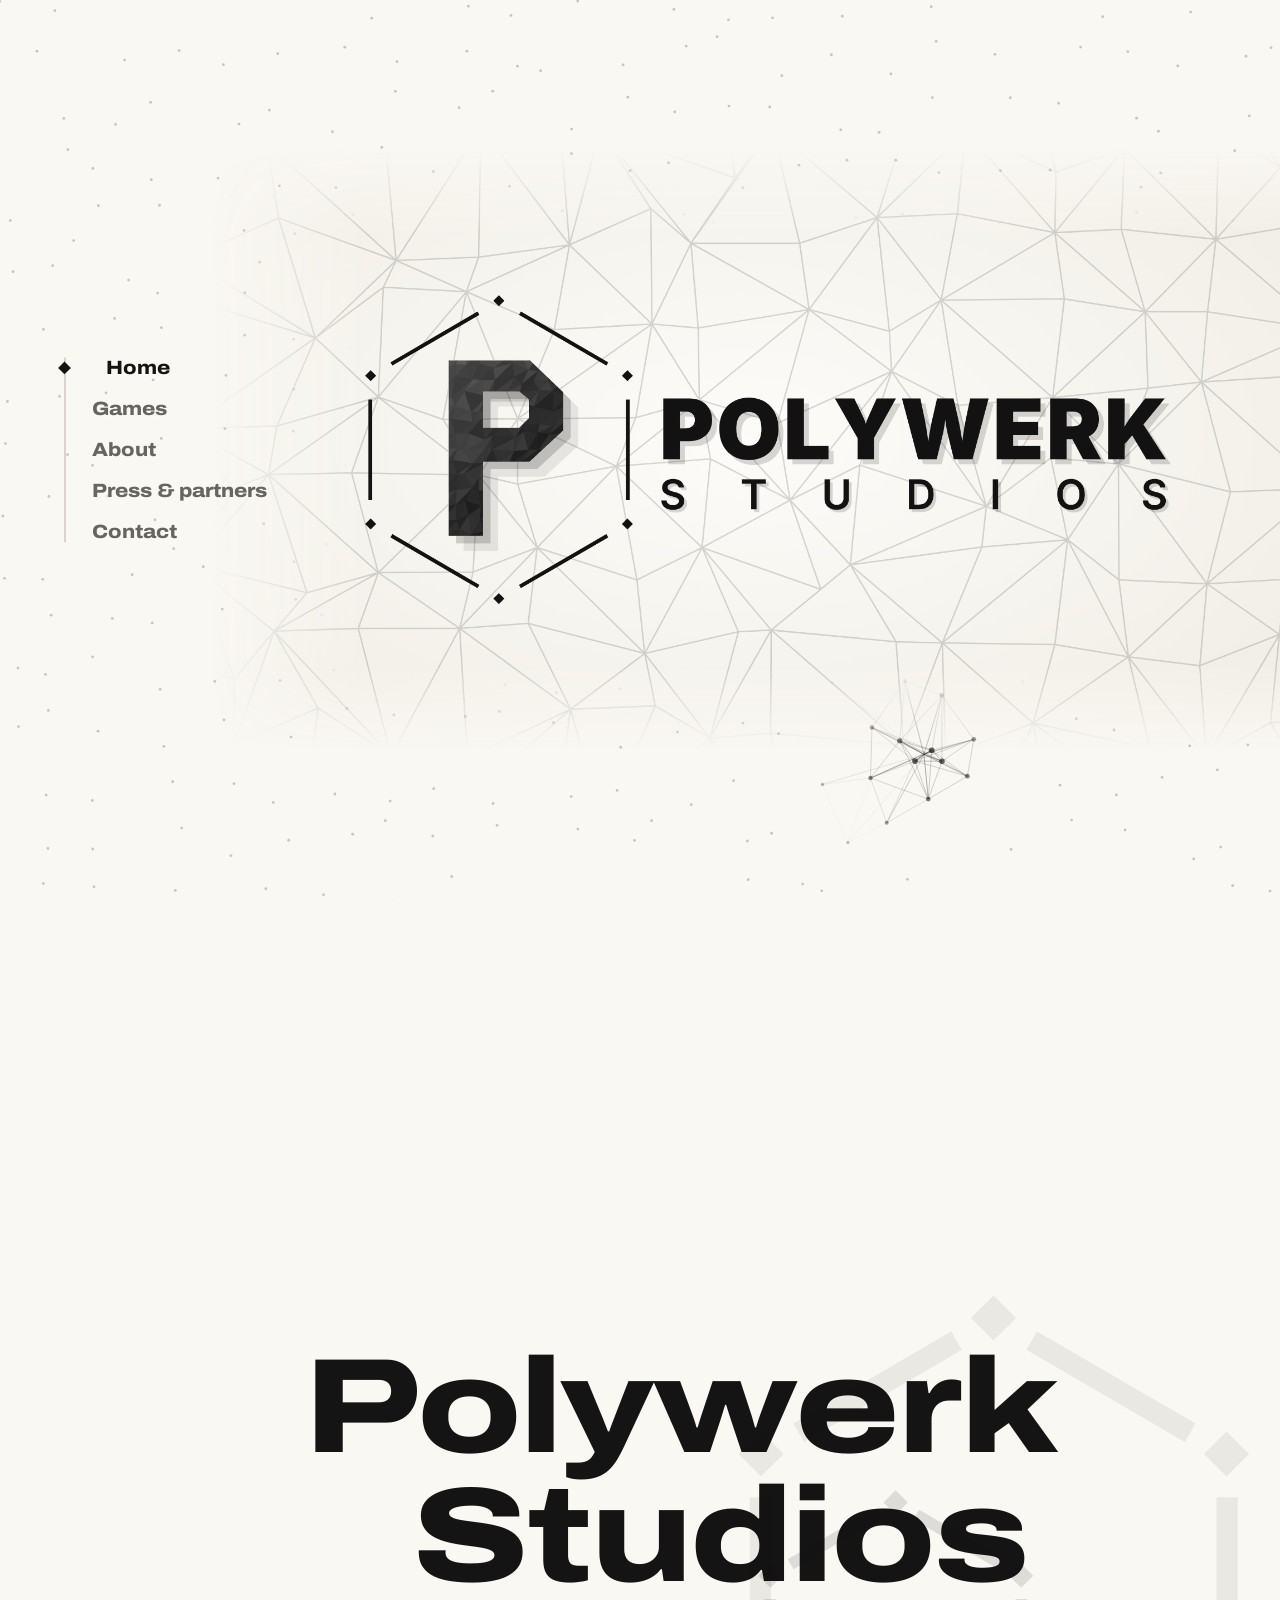
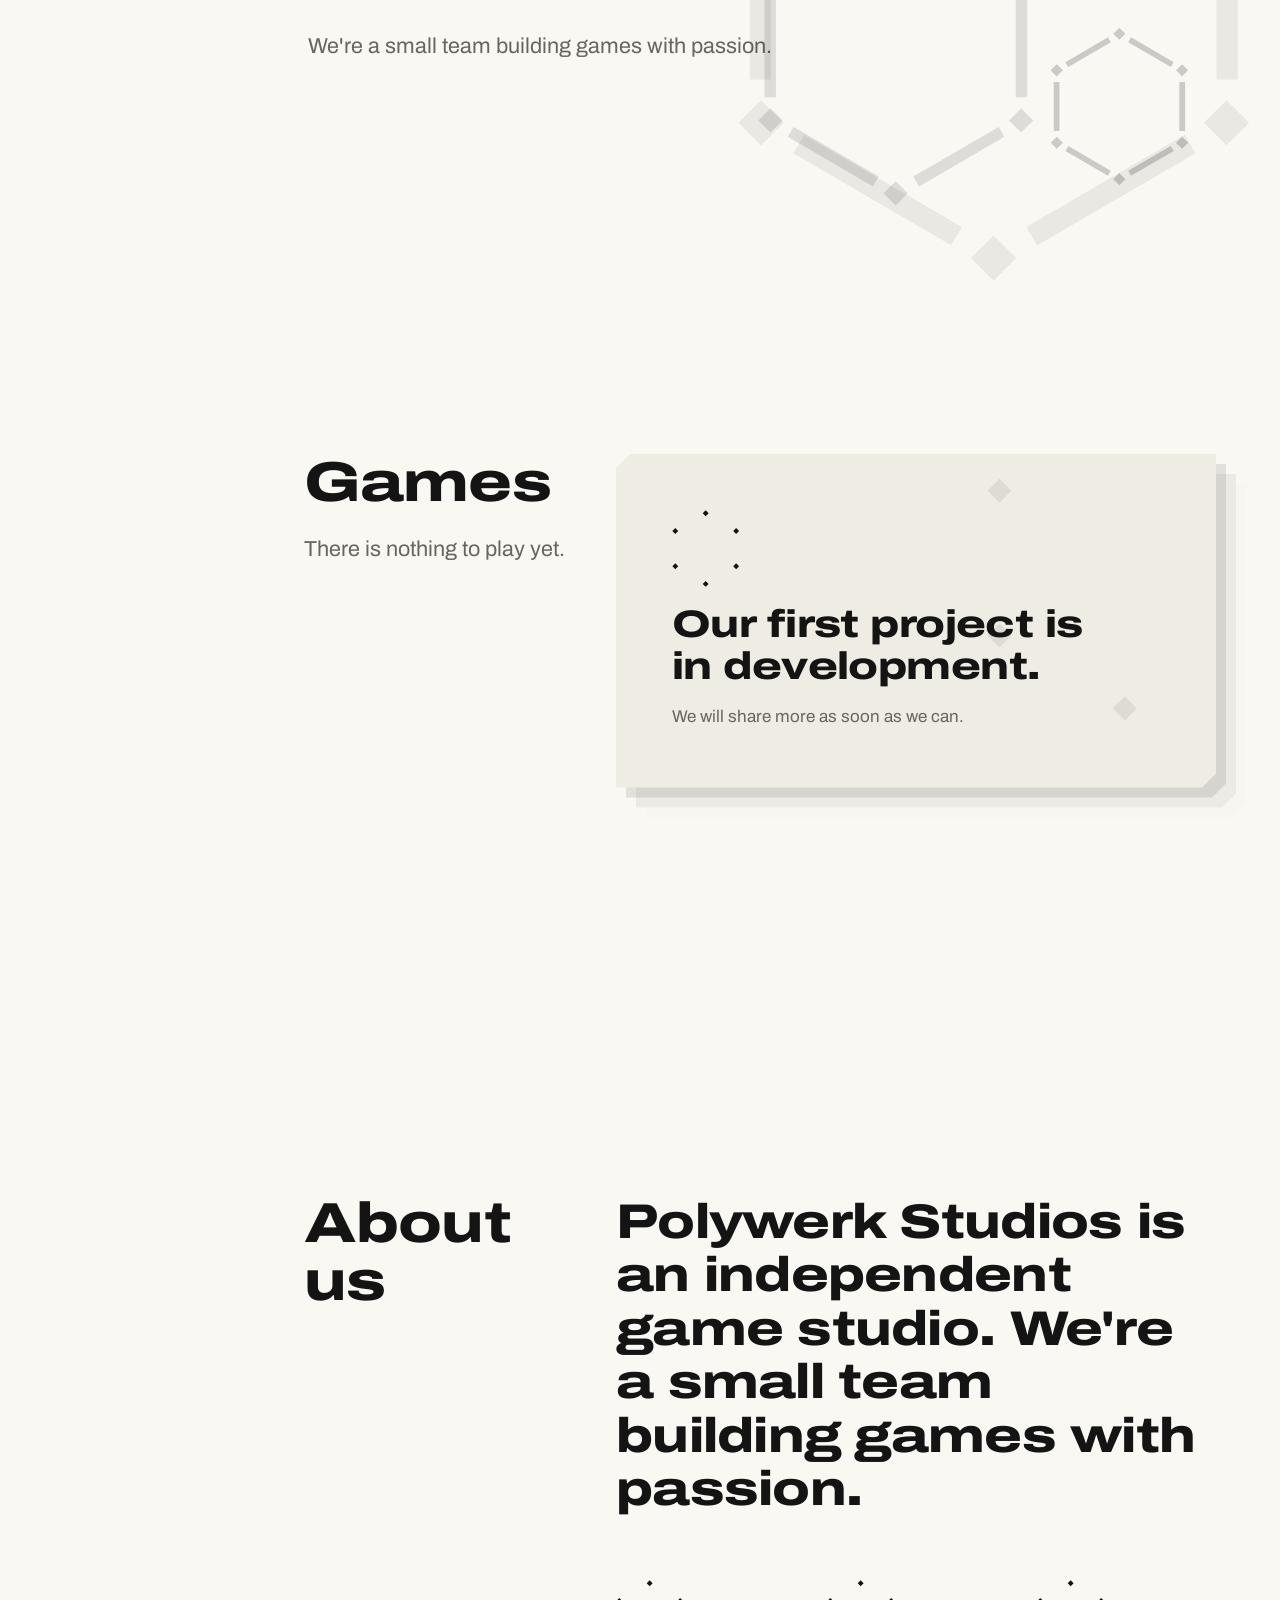
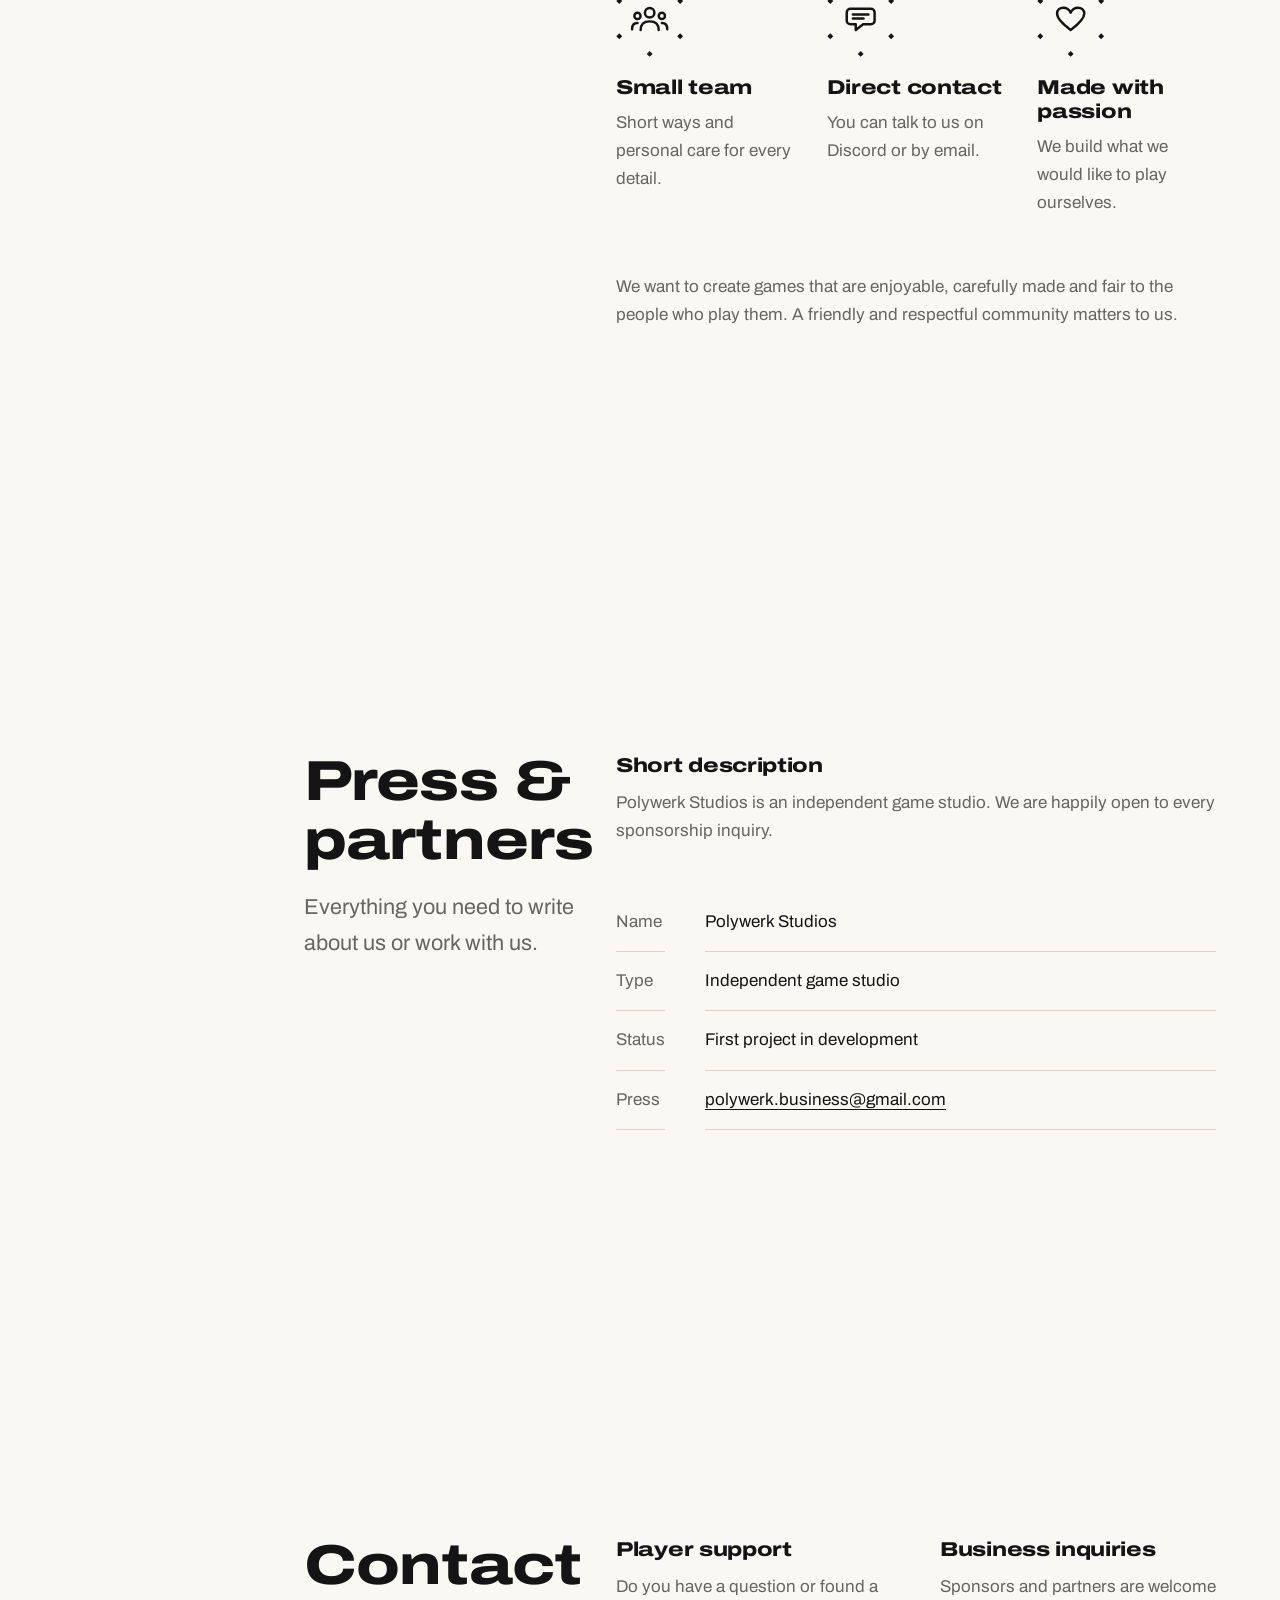
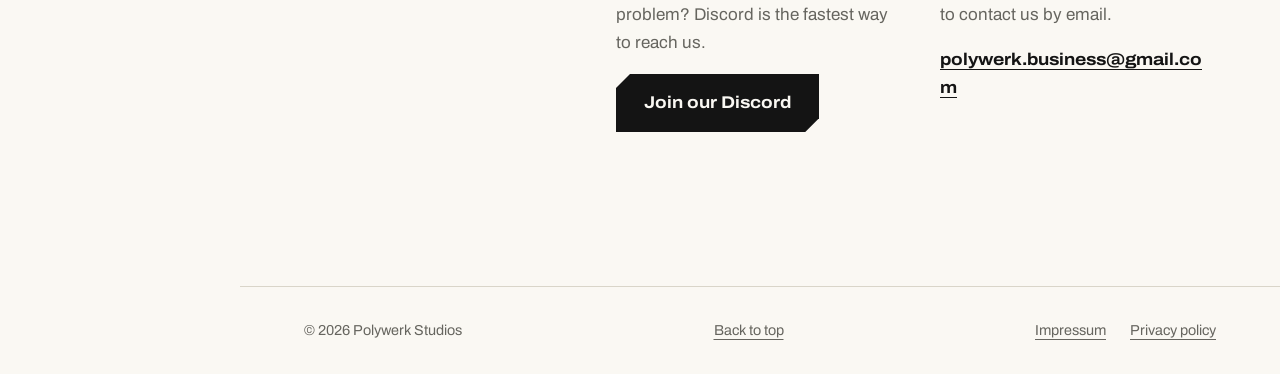
==== index.html @ fc14a281 "Banner intro, permanent animated left TOC, contact shortcut button, icons in hexagons; remove scroll" ====
<!doctype html>
<html lang="en"><head><meta charset="utf-8"><meta name="viewport" content="width=device-width,initial-scale=1">
<title>Polywerk Studios</title><meta name="description" content="We're a small team building games with passion.">
<meta name="robots" content="noindex"><!-- remove before launch -->
<meta property="og:title" content="Polywerk Studios"><meta property="og:description" content="We're a small team building games with passion."><meta property="og:image" content="assets/polywerk-banner.png">
<meta name="theme-color" content="#FAF8F3">
<script>document.documentElement.className+=" js"</script>
<link rel="icon" href="assets/polywerk-icon.svg" type="image/svg+xml"><link rel="preload" href="assets/archivo.woff2" as="font" type="font/woff2" crossorigin>
<link rel="stylesheet" href="assets/style.css"></head>
<body>
<canvas id="net" aria-hidden="true"></canvas><div class="progress" aria-hidden="true"></div>
<a class="logo" href="#home" aria-label="Polywerk Studios, home"><img src="assets/polywerk-mark.svg" alt="" width="52" height="58"></a>
<nav class="rail" aria-label="Main"><button class="rail-btn" type="button" aria-expanded="false">Menu</button><ul><li style="--i:0"><a href="#home"><span class="lbl">Home</span><i></i></a></li><li style="--i:1"><a href="#games"><span class="lbl">Games</span><i></i></a></li><li style="--i:2"><a href="#about"><span class="lbl">About</span><i></i></a></li><li style="--i:3"><a href="#press"><span class="lbl">Press & partners</span><i></i></a></li><li style="--i:4"><a href="#contact"><span class="lbl">Contact</span><i></i></a></li></ul></nav>
<a class="fab" href="#contact">Contact us <svg viewBox="0 0 24 24" fill="none" stroke="currentColor" stroke-width="2.6" stroke-linecap="round" stroke-linejoin="round" aria-hidden="true"><path d="M12 4v15M6 13l6 6 6-6"/></svg></a>
<main>

<section id="home">
<div class="intro"><img src="assets/polywerk-banner.png" alt="Polywerk Studios" width="1920" height="1080" fetchpriority="high"></div>
<div class="hero"><div class="wrap">
<div class="hx hx1" data-depth="0.5" aria-hidden="true"><svg class="hexmark" viewBox="100 40 830 940" aria-hidden="true"><g stroke="currentColor" stroke-width="34" fill="none"><path pathLength="1" d="M200,263 L452,116M572,116 L825,263M139,366 L139,657M884,366 L884,657M200,760 L452,907M572,907 L825,760"/></g><g fill="currentColor"><path d="M511,44 L547,80 L511,116 L475,80Z M140,261 L176,297 L140,333 L104,297Z M883,261 L919,297 L883,333 L847,297Z M140,690 L176,726 L140,762 L104,726Z M883,690 L919,726 L883,762 L847,726Z M511,906 L547,942 L511,978 L475,942Z"/></g></svg></div>
<div class="hx hx2" data-depth="1" aria-hidden="true"><svg class="hexmark" viewBox="100 40 830 940" aria-hidden="true"><g stroke="currentColor" stroke-width="34" fill="none"><path pathLength="1" d="M200,263 L452,116M572,116 L825,263M139,366 L139,657M884,366 L884,657M200,760 L452,907M572,907 L825,760"/></g><g fill="currentColor"><path d="M511,44 L547,80 L511,116 L475,80Z M140,261 L176,297 L140,333 L104,297Z M883,261 L919,297 L883,333 L847,297Z M140,690 L176,726 L140,762 L104,726Z M883,690 L919,726 L883,762 L847,726Z M511,906 L547,942 L511,978 L475,942Z"/></g></svg></div>
<div class="hx hx3" data-depth="1.8" aria-hidden="true"><svg class="hexmark" viewBox="100 40 830 940" aria-hidden="true"><g stroke="currentColor" stroke-width="34" fill="none"><path pathLength="1" d="M200,263 L452,116M572,116 L825,263M139,366 L139,657M884,366 L884,657M200,760 L452,907M572,907 L825,760"/></g><g fill="currentColor"><path d="M511,44 L547,80 L511,116 L475,80Z M140,261 L176,297 L140,333 L104,297Z M883,261 L919,297 L883,333 L847,297Z M140,690 L176,726 L140,762 L104,726Z M883,690 L919,726 L883,762 L847,726Z M511,906 L547,942 L511,978 L475,942Z"/></g></svg></div>
<h1 data-r><span>Polywerk</span><span>Studios</span></h1>
<p class="lead" data-r style="--d:.15s">We're a small team building games with passion.</p>
</div></div>
</section>

<section id="games"><div class="wrap sec">
<span class="rule" data-r></span>
<div class="col-s"><h2 data-r>Games</h2><p class="lead" data-r style="--d:.1s;margin-top:20px">There is nothing to play yet.</p></div>
<div class="col-m"><div class="tile3d" data-r style="--d:.15s"><div class="tile"><span class="ghost" aria-hidden="true"><svg class="hexmark" viewBox="100 40 830 940" aria-hidden="true"><g stroke="currentColor" stroke-width="34" fill="none"><path pathLength="1" d="M200,263 L452,116M572,116 L825,263M139,366 L139,657M884,366 L884,657M200,760 L452,907M572,907 L825,760"/></g><g fill="currentColor"><path d="M511,44 L547,80 L511,116 L475,80Z M140,261 L176,297 L140,333 L104,297Z M883,261 L919,297 L883,333 L847,297Z M140,690 L176,726 L140,762 L104,726Z M883,690 L919,726 L883,762 L847,726Z M511,906 L547,942 L511,978 L475,942Z"/></g></svg></span><svg class="hexmark" viewBox="100 40 830 940" aria-hidden="true"><g stroke="currentColor" stroke-width="34" fill="none"><path pathLength="1" d="M200,263 L452,116M572,116 L825,263M139,366 L139,657M884,366 L884,657M200,760 L452,907M572,907 L825,760"/></g><g fill="currentColor"><path d="M511,44 L547,80 L511,116 L475,80Z M140,261 L176,297 L140,333 L104,297Z M883,261 L919,297 L883,333 L847,297Z M140,690 L176,726 L140,762 L104,726Z M883,690 L919,726 L883,762 L847,726Z M511,906 L547,942 L511,978 L475,942Z"/></g></svg><h3 class="statement" style="font-size:clamp(1.5rem,3vw,2.4rem)">Our first project is in development.</h3><p class="muted">We will share more as soon as we can.</p></div></div></div>
</div></section>

<section id="about"><div class="wrap sec">
<span class="rule" data-r></span>
<div class="col-s"><h2 data-r>About us</h2></div>
<div class="col-m">
<p class="statement" data-r style="--d:.1s">Polywerk Studios is an independent game studio. We're a small team building games with passion.</p>
<div class="three">
<div class="princ" data-r><svg class="hexmark" viewBox="100 40 830 940" aria-hidden="true"><g stroke="currentColor" stroke-width="34" fill="none"><path pathLength="1" d="M200,263 L452,116M572,116 L825,263M139,366 L139,657M884,366 L884,657M200,760 L452,907M572,907 L825,760"/></g><g class="ic" fill="none" stroke="currentColor" stroke-width="30" stroke-linecap="round" stroke-linejoin="round"><circle cx="511" cy="440" r="58"/><path d="M401,650 C401,570 450,545 511,545 C572,545 621,570 621,650"/><circle cx="362" cy="478" r="38"/><path d="M296,640 C296,590 322,566 362,566"/><circle cx="660" cy="478" r="38"/><path d="M726,640 C726,590 700,566 660,566"/></g><g fill="currentColor"><path d="M511,44 L547,80 L511,116 L475,80Z M140,261 L176,297 L140,333 L104,297Z M883,261 L919,297 L883,333 L847,297Z M140,690 L176,726 L140,762 L104,726Z M883,690 L919,726 L883,762 L847,726Z M511,906 L547,942 L511,978 L475,942Z"/></g></svg><h3>Small team</h3><p class="muted">Short ways and personal care for every detail.</p></div>
<div class="princ" data-r style="--d:.12s"><svg class="hexmark" viewBox="100 40 830 940" aria-hidden="true"><g stroke="currentColor" stroke-width="34" fill="none"><path pathLength="1" d="M200,263 L452,116M572,116 L825,263M139,366 L139,657M884,366 L884,657M200,760 L452,907M572,907 L825,760"/></g><g class="ic" fill="none" stroke="currentColor" stroke-width="30" stroke-linecap="round" stroke-linejoin="round"><path d="M386,391 H636 A45,45 0 0 1 681,436 V536 A45,45 0 0 1 636,581 H541 L451,651 V581 H386 A45,45 0 0 1 341,536 V436 A45,45 0 0 1 386,391 Z"/><path d="M416,461 H606 M416,511 H546"/></g><g fill="currentColor"><path d="M511,44 L547,80 L511,116 L475,80Z M140,261 L176,297 L140,333 L104,297Z M883,261 L919,297 L883,333 L847,297Z M140,690 L176,726 L140,762 L104,726Z M883,690 L919,726 L883,762 L847,726Z M511,906 L547,942 L511,978 L475,942Z"/></g></svg><h3>Direct contact</h3><p class="muted">You can talk to us on Discord or by email.</p></div>
<div class="princ" data-r style="--d:.24s"><svg class="hexmark" viewBox="100 40 830 940" aria-hidden="true"><g stroke="currentColor" stroke-width="34" fill="none"><path pathLength="1" d="M200,263 L452,116M572,116 L825,263M139,366 L139,657M884,366 L884,657M200,760 L452,907M572,907 L825,760"/></g><g class="ic" fill="none" stroke="currentColor" stroke-width="30" stroke-linecap="round" stroke-linejoin="round"><path d="M511,650 C395,565 345,505 345,450 C345,405 380,378 422,378 C462,378 494,402 511,438 C528,402 560,378 600,378 C642,378 677,405 677,450 C677,505 627,565 511,650 Z"/></g><g fill="currentColor"><path d="M511,44 L547,80 L511,116 L475,80Z M140,261 L176,297 L140,333 L104,297Z M883,261 L919,297 L883,333 L847,297Z M140,690 L176,726 L140,762 L104,726Z M883,690 L919,726 L883,762 L847,726Z M511,906 L547,942 L511,978 L475,942Z"/></g></svg><h3>Made with passion</h3><p class="muted">We build what we would like to play ourselves.</p></div>
</div>
<p class="muted" data-r style="margin-top:56px">We want to create games that are enjoyable, carefully made and fair to the people who play them. A friendly and respectful community matters to us.</p>
</div>
</div></section>

<section id="press"><div class="wrap sec">
<span class="rule" data-r></span>
<div class="col-s"><h2 data-r>Press &amp; partners</h2><p class="lead" data-r style="--d:.1s;margin-top:20px">Everything you need to write about us or work with us.</p></div>
<div class="col-m">
<div data-r><h3>Short description</h3><p class="muted" style="margin-top:12px">Polywerk Studios is an independent game studio. We are happily open to every sponsorship inquiry.</p></div>
<dl class="facts" data-r style="margin-top:48px;--d:.12s">
<dt>Name</dt><dd>Polywerk Studios</dd><dt>Type</dt><dd>Independent game studio</dd>
<dt>Status</dt><dd>First project in development</dd><dt>Press</dt><dd><a href="mailto:polywerk.business@gmail.com">polywerk.business@gmail.com</a></dd></dl>
</div>
</div></section>

<section id="contact"><div class="wrap sec">
<span class="rule" data-r></span>
<div class="col-s"><h2 data-r>Contact</h2></div>
<div class="col-m two">
<div data-r><h3>Player support</h3><p class="muted" style="margin-top:12px">Do you have a question or found a problem? Discord is the fastest way to reach us.</p>
<div class="actions"><a class="btn" href="https://discord.gg/nbb7JpqRh4">Join our Discord</a></div></div>
<div data-r style="--d:.12s"><h3>Business inquiries</h3><p class="muted" style="margin-top:12px">Sponsors and partners are welcome to contact us by email.</p>
<p><a class="mail" href="mailto:polywerk.business@gmail.com">polywerk.business@gmail.com</a></p></div>
</div>
</div></section>

</main>
<footer><div class="wrap"><span>&copy; 2026 Polywerk Studios</span><a class="back" href="#home">Back to top</a><nav aria-label="Legal"><a href="impressum.html">Impressum</a><a href="datenschutz.html">Privacy policy</a></nav></div></footer>
<script src="assets/site.js" defer></script>
</body></html>
---- assets/style.css ----
@font-face{font-family:Archivo;src:url(archivo.woff2) format("woff2");font-weight:100 900;font-stretch:62% 125%;font-display:swap}
:root{
  --bg:#FAF8F3;--surface:#EFECE3;--line:#D9D5C9;
  --text:#141414;--muted:#66655F;
  --wide:125%;--pad:clamp(20px,5vw,64px);--max:1180px;
  --chamfer:polygon(14px 0,100% 0,100% calc(100% - 14px),calc(100% - 14px) 100%,0 100%,0 14px);
  --ease:cubic-bezier(.2,.7,.2,1);
}
*{box-sizing:border-box}
html{background:var(--bg)}
body{margin:0;background:var(--bg);color:var(--text);font:400 1.0625rem/1.65 Archivo,system-ui,sans-serif;-webkit-font-smoothing:antialiased;overflow-x:hidden}
a{color:inherit;text-decoration-thickness:1px;text-underline-offset:.25em}
a:hover{text-decoration-thickness:2px}
:focus-visible{outline:2px solid var(--text);outline-offset:4px}
.wrap{max-width:var(--max);margin:0 auto;padding:0 var(--pad)}
#net{position:fixed;inset:0;width:100%;height:100%;z-index:0;pointer-events:none}
main,footer,.logo,.bar{position:relative;z-index:1}

/* type */
h1,h2,h3{font-stretch:var(--wide);font-weight:800;line-height:1.04;letter-spacing:-.015em;margin:0;text-wrap:balance}
h1{font-size:clamp(3rem,10.5vw,9rem);line-height:.96}
h2{font-size:clamp(2rem,4.4vw,3.6rem)}
h3{font-size:1.25rem;line-height:1.2}
p{margin:0 0 1em;max-width:36em}
.lead{font-size:clamp(1.1rem,1.8vw,1.35rem);color:var(--muted)}
.muted{color:var(--muted)}
.statement{font-size:clamp(1.7rem,3.8vw,3.1rem);font-stretch:var(--wide);font-weight:800;line-height:1.1;letter-spacing:-.015em;max-width:15em;margin:0}

/* corner logo + side rail */
.logo{position:fixed;top:22px;left:var(--pad);z-index:25;display:block;line-height:0;opacity:0;pointer-events:none;transition:opacity .5s}
body.past .logo{opacity:1;pointer-events:auto}
.logo img{width:52px;height:58px;display:block}
.rail{position:fixed;left:var(--pad);top:50%;transform:translateY(-50%);z-index:20}
.rail ul{--p:0;list-style:none;margin:0;padding:0 0 0 28px;position:relative;display:flex;flex-direction:column;gap:4px}
.rail ul::before,.rail ul::after{content:"";position:absolute;left:0;top:8px;bottom:8px;width:2px}
.rail ul::before{background:var(--line)}
.rail ul::after{background:var(--text);transform-origin:top;transform:scaleY(var(--p));transition:transform .2s linear}
.rail li{position:relative;opacity:0;transform:translateX(-34px);animation:railIn .8s var(--ease) forwards;animation-delay:calc(.5s + var(--i)*.09s)}
@keyframes railIn{to{opacity:1;transform:none}}
.rail li::before{content:"";position:absolute;left:-32px;top:50%;width:9px;height:9px;margin-top:-4.5px;background:var(--text);transform:rotate(45deg) scale(0);transition:transform .5s cubic-bezier(.34,1.56,.64,1)}
.rail li:has(a.on)::before{transform:rotate(45deg) scale(1)}
.rail a{display:block;padding:7px 0;font-weight:800;font-stretch:112%;font-size:1.2rem;line-height:1.2;text-decoration:none;color:var(--muted);text-shadow:0 0 10px var(--bg),0 0 3px var(--bg);transition:color .25s,transform .5s cubic-bezier(.34,1.56,.64,1)}
.rail a:hover{color:var(--text);transform:translateX(8px)}
.rail a.on{color:var(--text);transform:translateX(14px)}
.rail-btn{display:none;font:inherit;font-weight:700;font-stretch:112%;font-size:.9rem;color:var(--text);background:var(--bg);border:1px solid var(--text);padding:8px 16px;cursor:pointer}
@media (min-width:1000px){main>section:not(#home),.hero,footer{padding-left:240px}}
@media (max-width:999px){
  .rail{left:auto;top:14px;right:14px;transform:none}
  .rail-btn{display:block;margin-left:auto}
  .rail ul{display:none;margin-top:8px;padding:18px 22px;background:var(--bg);border:1px solid var(--text)}
  .rail ul::before,.rail ul::after,.rail li::before{display:none}
  .rail.open ul{display:flex}
  .rail li{animation:none;opacity:1;transform:none}
  .rail a{font-size:1.05rem}
}

/* contact shortcut */
.fab{position:fixed;right:var(--pad);bottom:26px;z-index:20;display:flex;align-items:center;gap:12px;padding:14px 22px;isolation:isolate;color:var(--bg);font-weight:700;font-stretch:112%;text-decoration:none;opacity:0;transform:translateY(28px);pointer-events:none;transition:opacity .5s var(--ease),transform .5s var(--ease)}
.fab::before{content:"";position:absolute;inset:0;z-index:-1;background:var(--text);clip-path:var(--chamfer);transition:transform .2s var(--ease)}
.fab:hover::before{transform:scale(1.06)}
body.past .fab{opacity:1;transform:none;pointer-events:auto}
body.at-contact .fab{opacity:0;transform:translateY(28px);pointer-events:none}
.fab svg{width:18px;height:18px;animation:bob 1.6s ease-in-out infinite}
.fab:hover svg{animation-duration:.6s}
@keyframes bob{50%{transform:translateY(5px)}}

/* banner intro */
#home{padding:0}
.intro{position:relative;height:100svh;overflow:hidden}
.intro img{position:absolute;inset:0;width:100%;height:100%;object-fit:cover;will-change:transform,opacity}
@media (max-aspect-ratio:1/1){.intro img{object-fit:contain;-webkit-mask-image:linear-gradient(transparent,#000 14%,#000 86%,transparent);mask-image:linear-gradient(transparent,#000 14%,#000 86%,transparent)}}

/* hero */
.hero{min-height:100svh;display:flex;align-items:flex-end}
.hero .wrap{width:100%;padding-block:120px 11vh}
.hero h1 span{display:block}
.hero h1 span+span{margin-left:.8em}
.hero .lead{margin:28px 0 36px 4px}

/* actions */
.actions{display:flex;flex-wrap:wrap;align-items:center;gap:16px 28px}
.btn{position:relative;isolation:isolate;display:inline-block;padding:15px 28px;color:var(--bg);font-weight:700;font-stretch:112%;text-decoration:none}
.btn::before{content:"";position:absolute;inset:0;z-index:-1;background:var(--text);clip-path:var(--chamfer);transition:transform .2s var(--ease)}
.btn:hover::before{transform:scale(1.05)}

/* sections: 12-column grid, items sit at different offsets */
section{padding-block:clamp(88px,12vw,170px)}
.sec{display:grid;grid-template-columns:repeat(12,1fr);column-gap:24px;row-gap:48px}
.col-s{grid-column:1/5}
.col-m{grid-column:5/13}
.hexmark{width:68px;height:77px;display:block;color:var(--text)}
.three{display:grid;grid-template-columns:repeat(3,1fr);gap:32px;margin-top:64px}
.two{display:grid;grid-template-columns:1fr 1fr;gap:48px}
.princ h3{margin:18px 0 10px}
.princ p{margin:0}
.tile{background:var(--surface);clip-path:var(--chamfer);padding:clamp(28px,5vw,56px);min-height:300px;display:flex;flex-direction:column;justify-content:flex-end;gap:16px}
.tile p{margin:0}
.facts{margin:0;display:grid;grid-template-columns:max-content 1fr;gap:0 40px}
.facts dt,.facts dd{margin:0;padding:15px 0;border-bottom:1px solid var(--line)}
.facts dt{color:var(--muted)}
.mail{font-weight:700;font-stretch:112%;word-break:break-all}

footer .wrap{display:flex;flex-wrap:wrap;justify-content:space-between;gap:12px 24px;padding-block:32px;color:var(--muted);font-size:.9rem;border-top:1px solid var(--line)}
footer nav{display:flex;gap:24px}

/* legal pages */
.bar{display:flex;align-items:center;justify-content:space-between;padding-block:22px}
.bar .logo{position:static;opacity:1;pointer-events:auto}
.legal{padding-block:56px 120px}
.legal h1{font-size:clamp(2.4rem,6vw,4.6rem);margin-bottom:28px}

/* scroll reveal: plays every time an element enters the screen */
.js [data-r]{opacity:0;transform:translateY(36px);transition:opacity .8s var(--ease),transform .8s var(--ease);transition-delay:var(--d,0s)}
.js [data-r].in{opacity:1;transform:none}

@media (max-width:760px){
  .col-s,.col-m{grid-column:1/-1}
  .sec{row-gap:32px}
  .three,.two{grid-template-columns:1fr}
  .three{gap:36px;margin-top:48px}
  .facts{grid-template-columns:1fr}
  .facts dt{border-bottom:0;padding-bottom:0}
}
@media (prefers-reduced-motion:reduce){
  .js [data-r]{opacity:1;transform:none;transition:none}
  .btn::before,.lbl,.rail a i{transition:none}
}

/* depth */
.progress{position:fixed;left:0;top:0;height:2px;width:100%;background:var(--text);transform:scaleX(0);transform-origin:left;z-index:30;pointer-events:none}
.hero .wrap{position:relative}
.hx{position:absolute;pointer-events:none;color:var(--text);will-change:transform}
.hx svg{display:block;width:100%;height:auto}
.hx1{right:calc(var(--pad) - 40px);top:12%;width:min(46vw,520px);opacity:.07}
.hx2{right:calc(var(--pad) + 14vw);top:46%;width:min(24vw,280px);opacity:.12}
.hx3{right:calc(var(--pad) + 2vw);top:70%;width:min(12vw,140px);opacity:.2}
.rule{grid-column:1/-1;display:block;height:1px;background:var(--text);opacity:.22;margin-bottom:clamp(24px,4vw,56px)}
.js .rule[data-r]{opacity:.22;transform:scaleX(0);transform-origin:left;transition:transform 1.2s var(--ease)}
.js .rule[data-r].in{transform:none}
.tile3d{filter:drop-shadow(10px 10px 0 rgba(20,20,20,.1)) drop-shadow(20px 20px 0 rgba(20,20,20,.06));transition:transform .5s var(--ease);will-change:transform}
.tile{position:relative;overflow:hidden}
.tile .ghost{position:absolute;right:-50px;top:-50px;width:280px;opacity:.07;color:var(--text)}
.tile>*{position:relative}
.tile>.ghost{position:absolute}
.hexmark{transition:transform .8s var(--ease)}
.princ:hover .hexmark{transform:rotate(60deg)}
.js .hexmark g:first-child path{stroke-dasharray:1;stroke-dashoffset:1;transition:stroke-dashoffset 1.3s var(--ease) .25s}
.js .hexmark g:last-child{opacity:0;transition:opacity .6s .9s}
.js .in .hexmark g:first-child path,.js .hexmark.in g:first-child path{stroke-dashoffset:0}
.js .in .hexmark g:last-child{opacity:1}
.back{color:var(--muted)}
@media (max-width:760px){.hx1{opacity:.05}.hx2,.hx3{display:none}}
@media (prefers-reduced-motion:reduce){
  .js .rule[data-r]{transform:none}.rail li{animation:none;opacity:1;transform:none}
  .js .hexmark g:first-child path{stroke-dashoffset:0;transition:none}.js .hexmark g:last-child{opacity:1;transition:none}
  .tile3d{transition:none}
}
.js .hx g:first-child path{stroke-dashoffset:0;transition:none}
.js .hx g:last-child{opacity:1;transition:none}
.ghost svg{width:100%;height:auto}
.js .hexmark .ic{opacity:0;transition:opacity .7s 1.1s}
.js .in .hexmark .ic{opacity:1}
.js .hx .ic{opacity:1}
@media (prefers-reduced-motion:reduce){.js .hexmark .ic{opacity:1;transition:none}}
.hero{overflow-x:clip}
@media (min-width:1000px){.intro img{inset:auto;left:210px;width:calc(100% - 210px);height:auto;aspect-ratio:16/9;max-height:100svh;object-fit:cover;top:calc(50% - (100vw - 210px) * 9 / 32);-webkit-mask-image:linear-gradient(90deg,transparent,#000 150px),linear-gradient(transparent,#000 14%,#000 86%,transparent);-webkit-mask-composite:source-in;mask-image:linear-gradient(90deg,transparent,#000 150px),linear-gradient(transparent,#000 14%,#000 86%,transparent);mask-composite:intersect}}
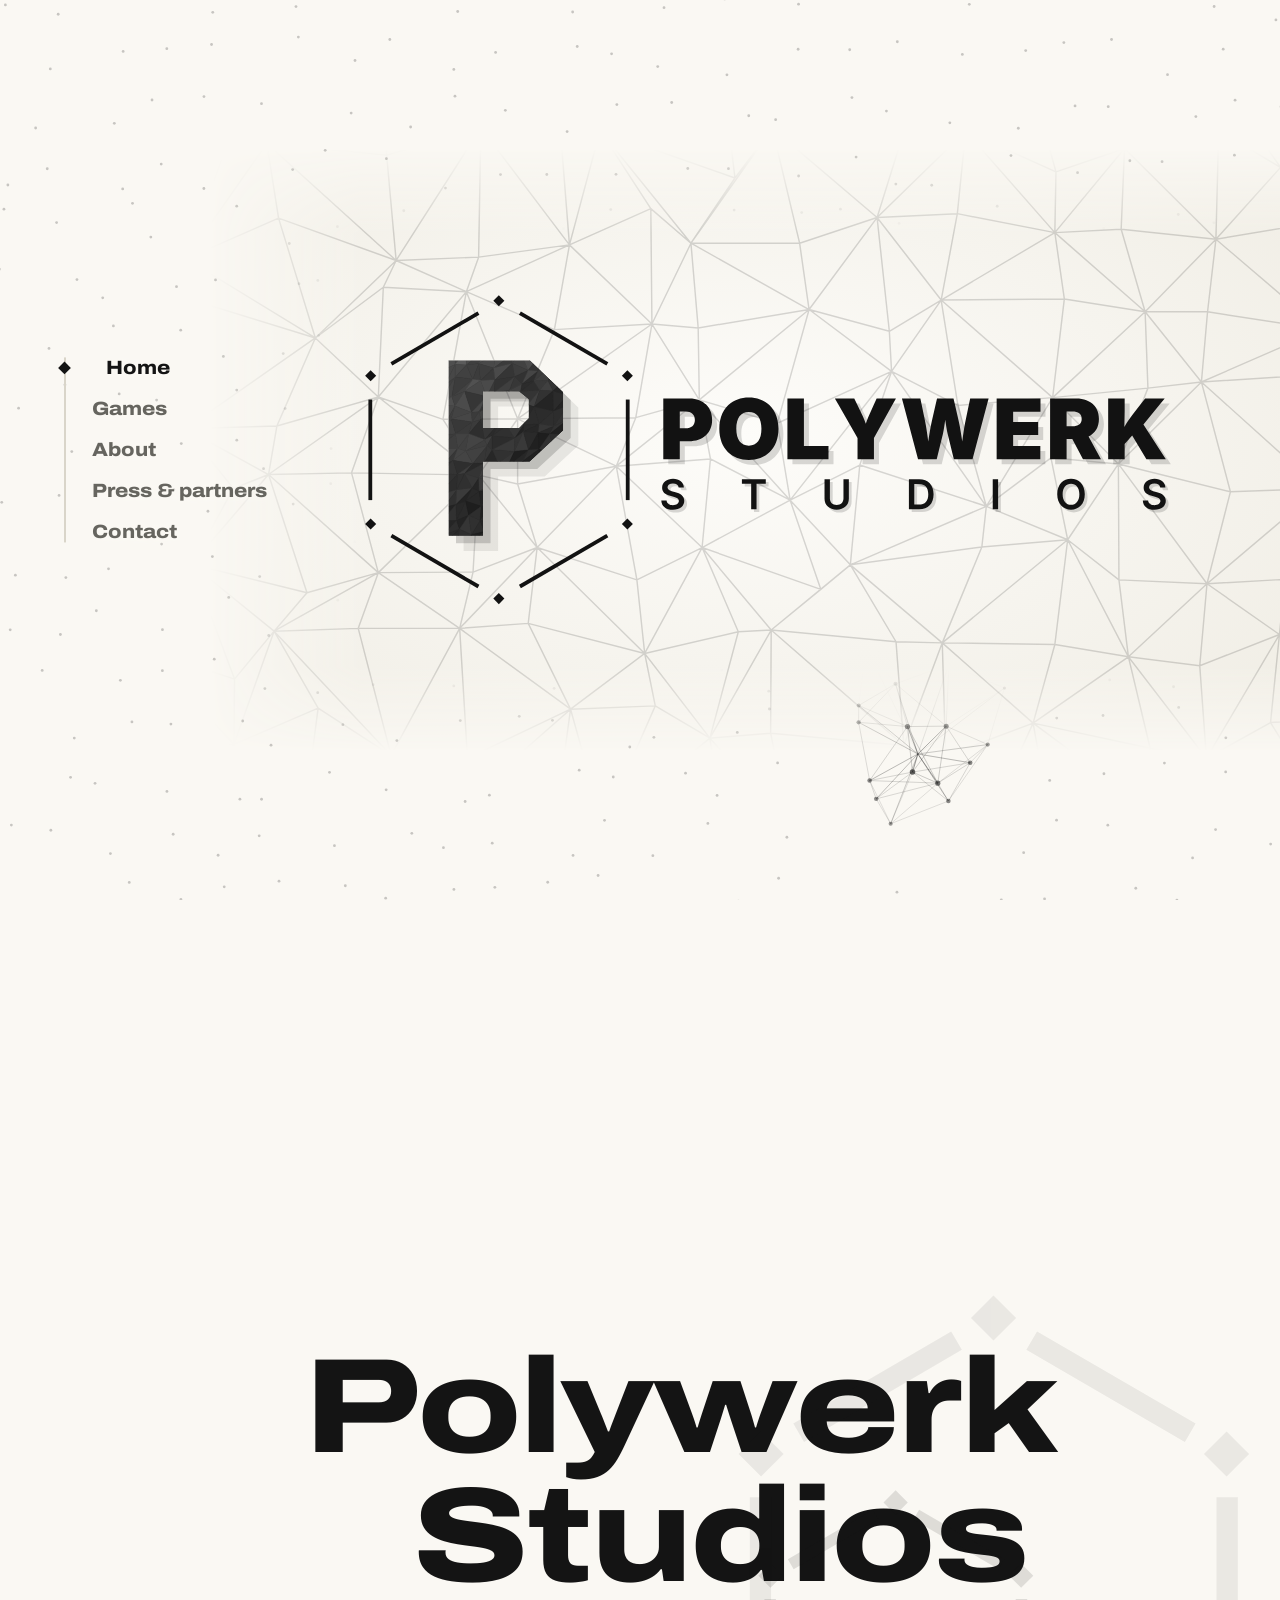
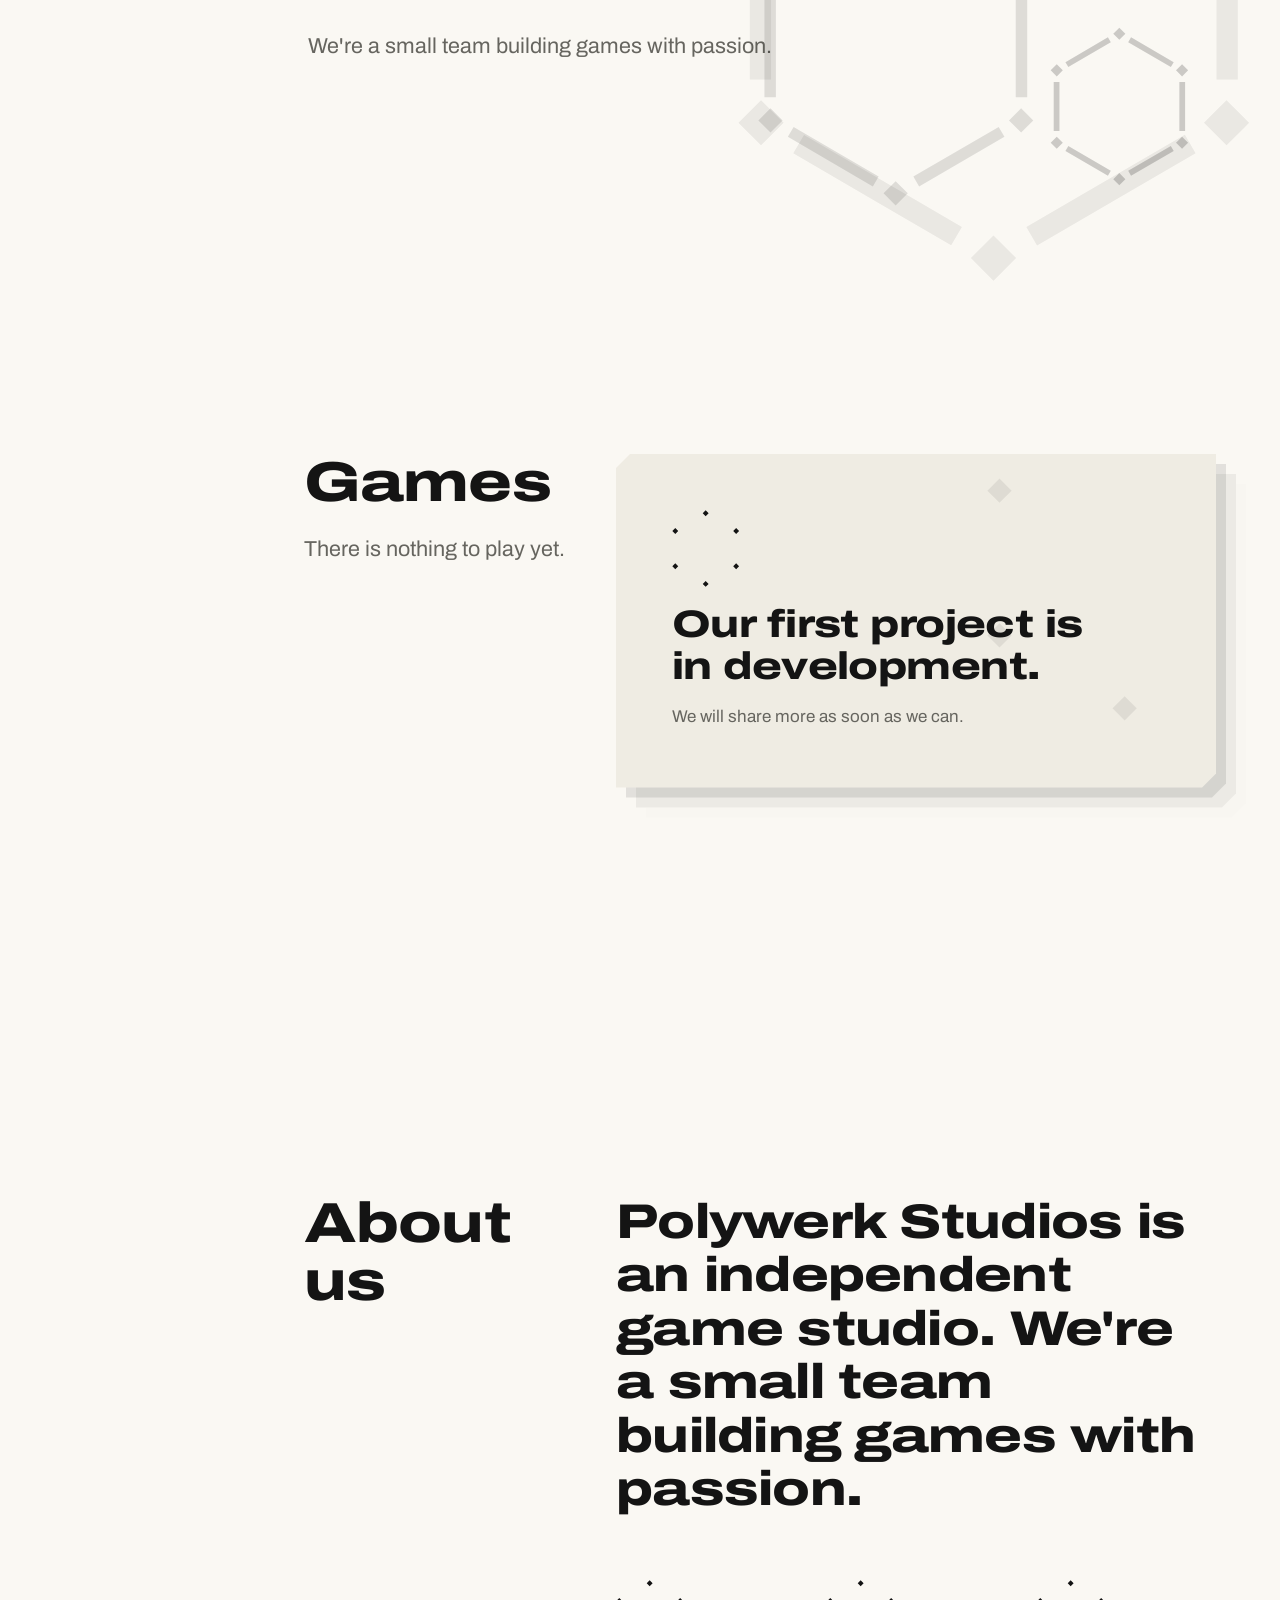
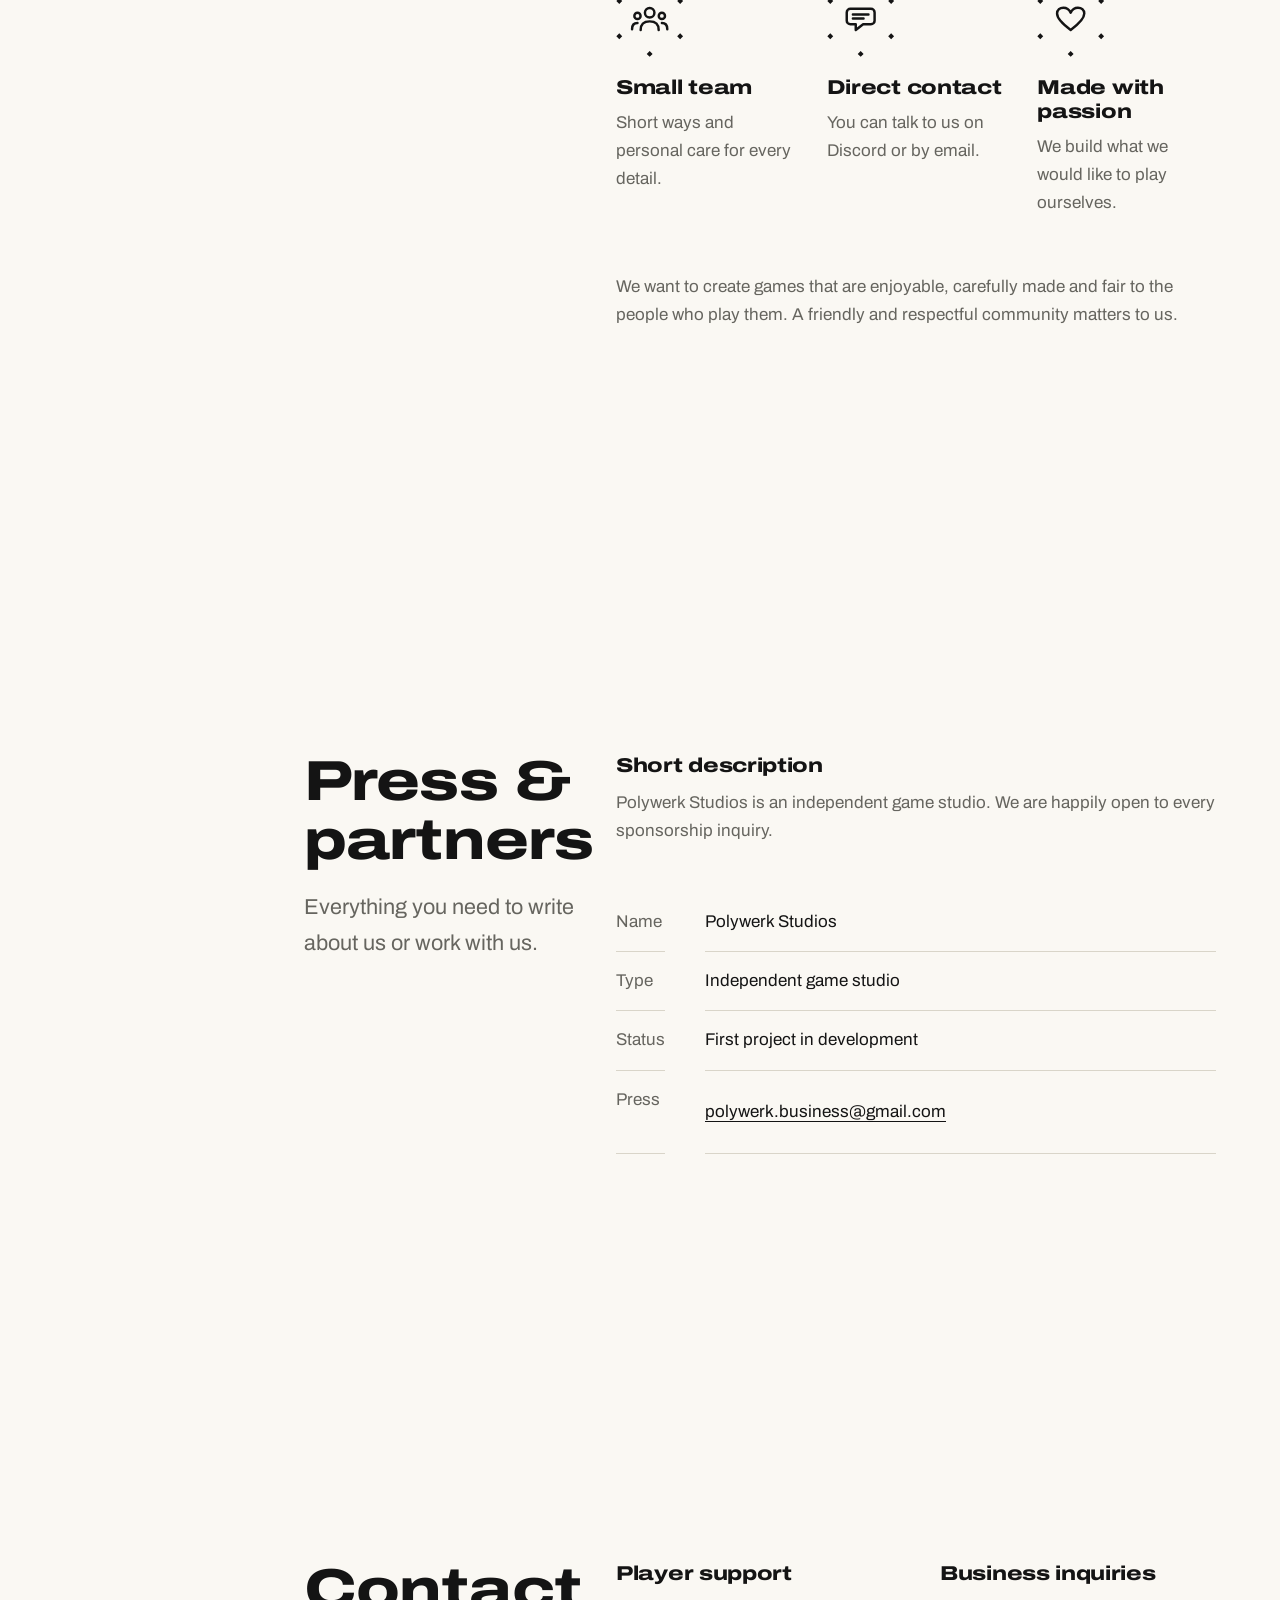
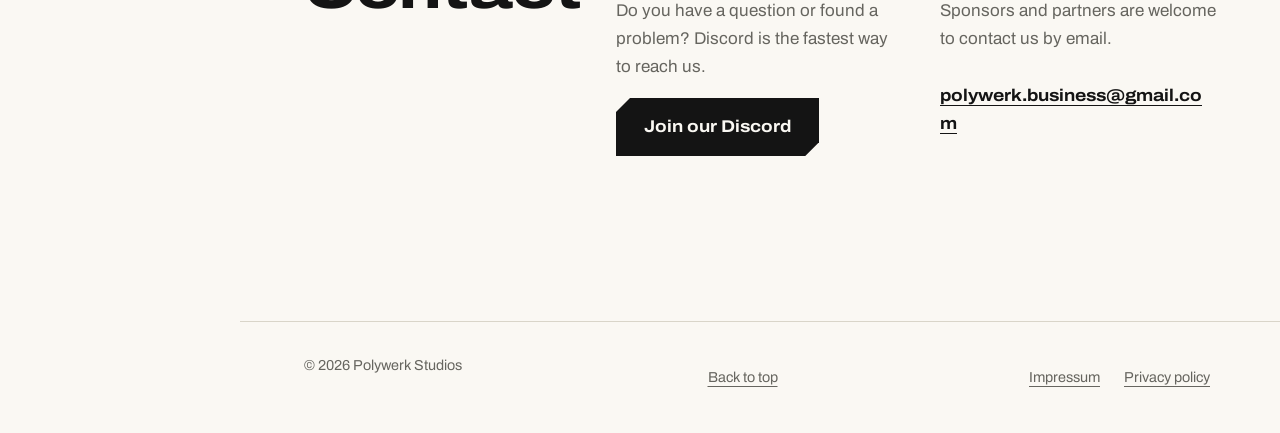
==== commit 107071e5: "Review fixes: phone/tablet intro with big mark, SVG banner, small contact button, hidden fab not foc" ====
--- a/index.html
+++ b/index.html
@@ -11,11 +11,11 @@
 <canvas id="net" aria-hidden="true"></canvas><div class="progress" aria-hidden="true"></div>
 <a class="logo" href="#home" aria-label="Polywerk Studios, home"><img src="assets/polywerk-mark.svg" alt="" width="52" height="58"></a>
 <nav class="rail" aria-label="Main"><button class="rail-btn" type="button" aria-expanded="false">Menu</button><ul><li style="--i:0"><a href="#home"><span class="lbl">Home</span><i></i></a></li><li style="--i:1"><a href="#games"><span class="lbl">Games</span><i></i></a></li><li style="--i:2"><a href="#about"><span class="lbl">About</span><i></i></a></li><li style="--i:3"><a href="#press"><span class="lbl">Press & partners</span><i></i></a></li><li style="--i:4"><a href="#contact"><span class="lbl">Contact</span><i></i></a></li></ul></nav>
-<a class="fab" href="#contact">Contact us <svg viewBox="0 0 24 24" fill="none" stroke="currentColor" stroke-width="2.6" stroke-linecap="round" stroke-linejoin="round" aria-hidden="true"><path d="M12 4v15M6 13l6 6 6-6"/></svg></a>
+<a class="fab" href="#contact" aria-label="Contact us"><span>Contact us</span> <svg viewBox="0 0 24 24" fill="none" stroke="currentColor" stroke-width="2.6" stroke-linecap="round" stroke-linejoin="round" aria-hidden="true"><path d="M12 4v15M6 13l6 6 6-6"/></svg></a>
 <main>
 
 <section id="home">
-<div class="intro"><img src="assets/polywerk-banner.png" alt="Polywerk Studios" width="1920" height="1080" fetchpriority="high"></div>
+<div class="intro"><img data-fade class="intro-d" src="assets/polywerk-banner.svg" alt="Polywerk Studios" width="1920" height="1080" fetchpriority="high"><div class="intro-m"><img data-fade src="assets/polywerk-mark.svg" alt="Polywerk Studios" width="1024" height="1024"></div></div>
 <div class="hero"><div class="wrap">
 <div class="hx hx1" data-depth="0.5" aria-hidden="true"><svg class="hexmark" viewBox="100 40 830 940" aria-hidden="true"><g stroke="currentColor" stroke-width="34" fill="none"><path pathLength="1" d="M200,263 L452,116M572,116 L825,263M139,366 L139,657M884,366 L884,657M200,760 L452,907M572,907 L825,760"/></g><g fill="currentColor"><path d="M511,44 L547,80 L511,116 L475,80Z M140,261 L176,297 L140,333 L104,297Z M883,261 L919,297 L883,333 L847,297Z M140,690 L176,726 L140,762 L104,726Z M883,690 L919,726 L883,762 L847,726Z M511,906 L547,942 L511,978 L475,942Z"/></g></svg></div>
 <div class="hx hx2" data-depth="1" aria-hidden="true"><svg class="hexmark" viewBox="100 40 830 940" aria-hidden="true"><g stroke="currentColor" stroke-width="34" fill="none"><path pathLength="1" d="M200,263 L452,116M572,116 L825,263M139,366 L139,657M884,366 L884,657M200,760 L452,907M572,907 L825,760"/></g><g fill="currentColor"><path d="M511,44 L547,80 L511,116 L475,80Z M140,261 L176,297 L140,333 L104,297Z M883,261 L919,297 L883,333 L847,297Z M140,690 L176,726 L140,762 L104,726Z M883,690 L919,726 L883,762 L847,726Z M511,906 L547,942 L511,978 L475,942Z"/></g></svg></div>
--- a/assets/style.css
+++ b/assets/style.css
@@ -55,11 +55,11 @@
 }
 
 /* contact shortcut */
-.fab{position:fixed;right:var(--pad);bottom:26px;z-index:20;display:flex;align-items:center;gap:12px;padding:14px 22px;isolation:isolate;color:var(--bg);font-weight:700;font-stretch:112%;text-decoration:none;opacity:0;transform:translateY(28px);pointer-events:none;transition:opacity .5s var(--ease),transform .5s var(--ease)}
+.fab{visibility:hidden;position:fixed;right:var(--pad);bottom:26px;z-index:20;display:flex;align-items:center;gap:12px;padding:14px 22px;isolation:isolate;color:var(--bg);font-weight:700;font-stretch:112%;text-decoration:none;opacity:0;transform:translateY(28px);pointer-events:none;transition:opacity .5s var(--ease),transform .5s var(--ease),visibility 0s .5s}
 .fab::before{content:"";position:absolute;inset:0;z-index:-1;background:var(--text);clip-path:var(--chamfer);transition:transform .2s var(--ease)}
 .fab:hover::before{transform:scale(1.06)}
-body.past .fab{opacity:1;transform:none;pointer-events:auto}
-body.at-contact .fab{opacity:0;transform:translateY(28px);pointer-events:none}
+body.past .fab{visibility:visible;opacity:1;transform:none;pointer-events:auto;transition-delay:0s}
+body.at-contact .fab{visibility:hidden;opacity:0;transform:translateY(28px);pointer-events:none;transition-delay:0s,0s,.5s}
 .fab svg{width:18px;height:18px;animation:bob 1.6s ease-in-out infinite}
 .fab:hover svg{animation-duration:.6s}
 @keyframes bob{50%{transform:translateY(5px)}}
@@ -164,3 +164,23 @@
 @media (prefers-reduced-motion:reduce){.js .hexmark .ic{opacity:1;transition:none}}
 .hero{overflow-x:clip}
 @media (min-width:1000px){.intro img{inset:auto;left:210px;width:calc(100% - 210px);height:auto;aspect-ratio:16/9;max-height:100svh;object-fit:cover;top:calc(50% - (100vw - 210px) * 9 / 32);-webkit-mask-image:linear-gradient(90deg,transparent,#000 150px),linear-gradient(transparent,#000 14%,#000 86%,transparent);-webkit-mask-composite:source-in;mask-image:linear-gradient(90deg,transparent,#000 150px),linear-gradient(transparent,#000 14%,#000 86%,transparent);mask-composite:intersect}}
+
+/* review fixes: phone/tablet intro, small contact button, bigger tap targets */
+.intro-m{display:none}
+@media (max-width:999px){
+  .intro .intro-d{display:none}
+  .intro-m{display:flex;position:absolute;inset:0;align-items:center;justify-content:center}
+  .intro .intro-m img{position:static;inset:auto;width:min(64vw,380px);height:auto;object-fit:contain;-webkit-mask-image:none;mask-image:none}
+  .js .intro-m img{animation:markIn 1.3s var(--ease) both}
+}
+@keyframes markIn{from{opacity:0;transform:scale(.9)}}
+@media (max-width:760px){
+  .fab{padding:15px;right:16px;bottom:16px}
+  .fab span{position:absolute;width:1px;height:1px;overflow:hidden;clip:rect(0 0 0 0);white-space:nowrap}
+  .fab svg{width:22px;height:22px}
+}
+.mail,.facts dd a{display:inline-block;padding-block:12px}
+footer nav a,.back{display:inline-block;padding:12px 6px}
+footer nav{gap:12px}
+@media (prefers-reduced-motion:reduce){.js .intro-m img{animation:none}.fab{transition:none}}
+@media (max-width:999px){body.past>.logo{opacity:0;pointer-events:none}}
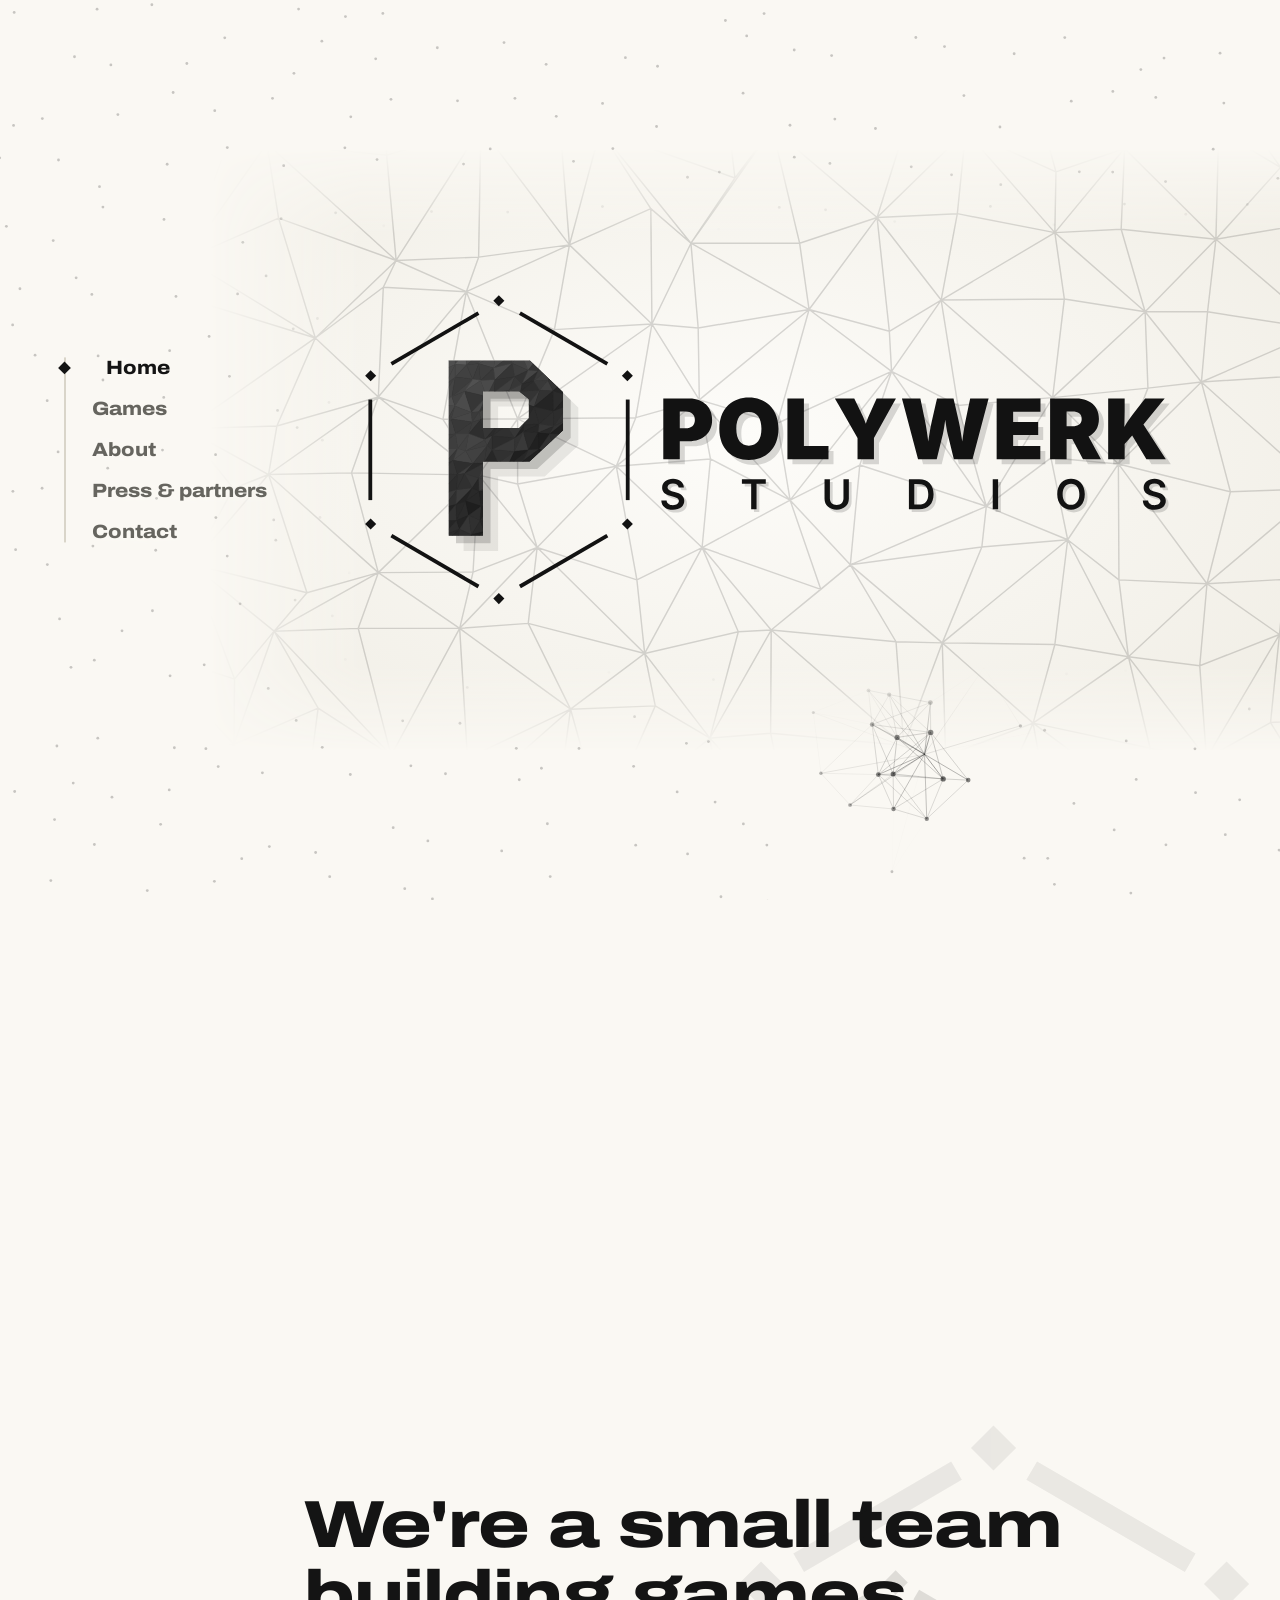
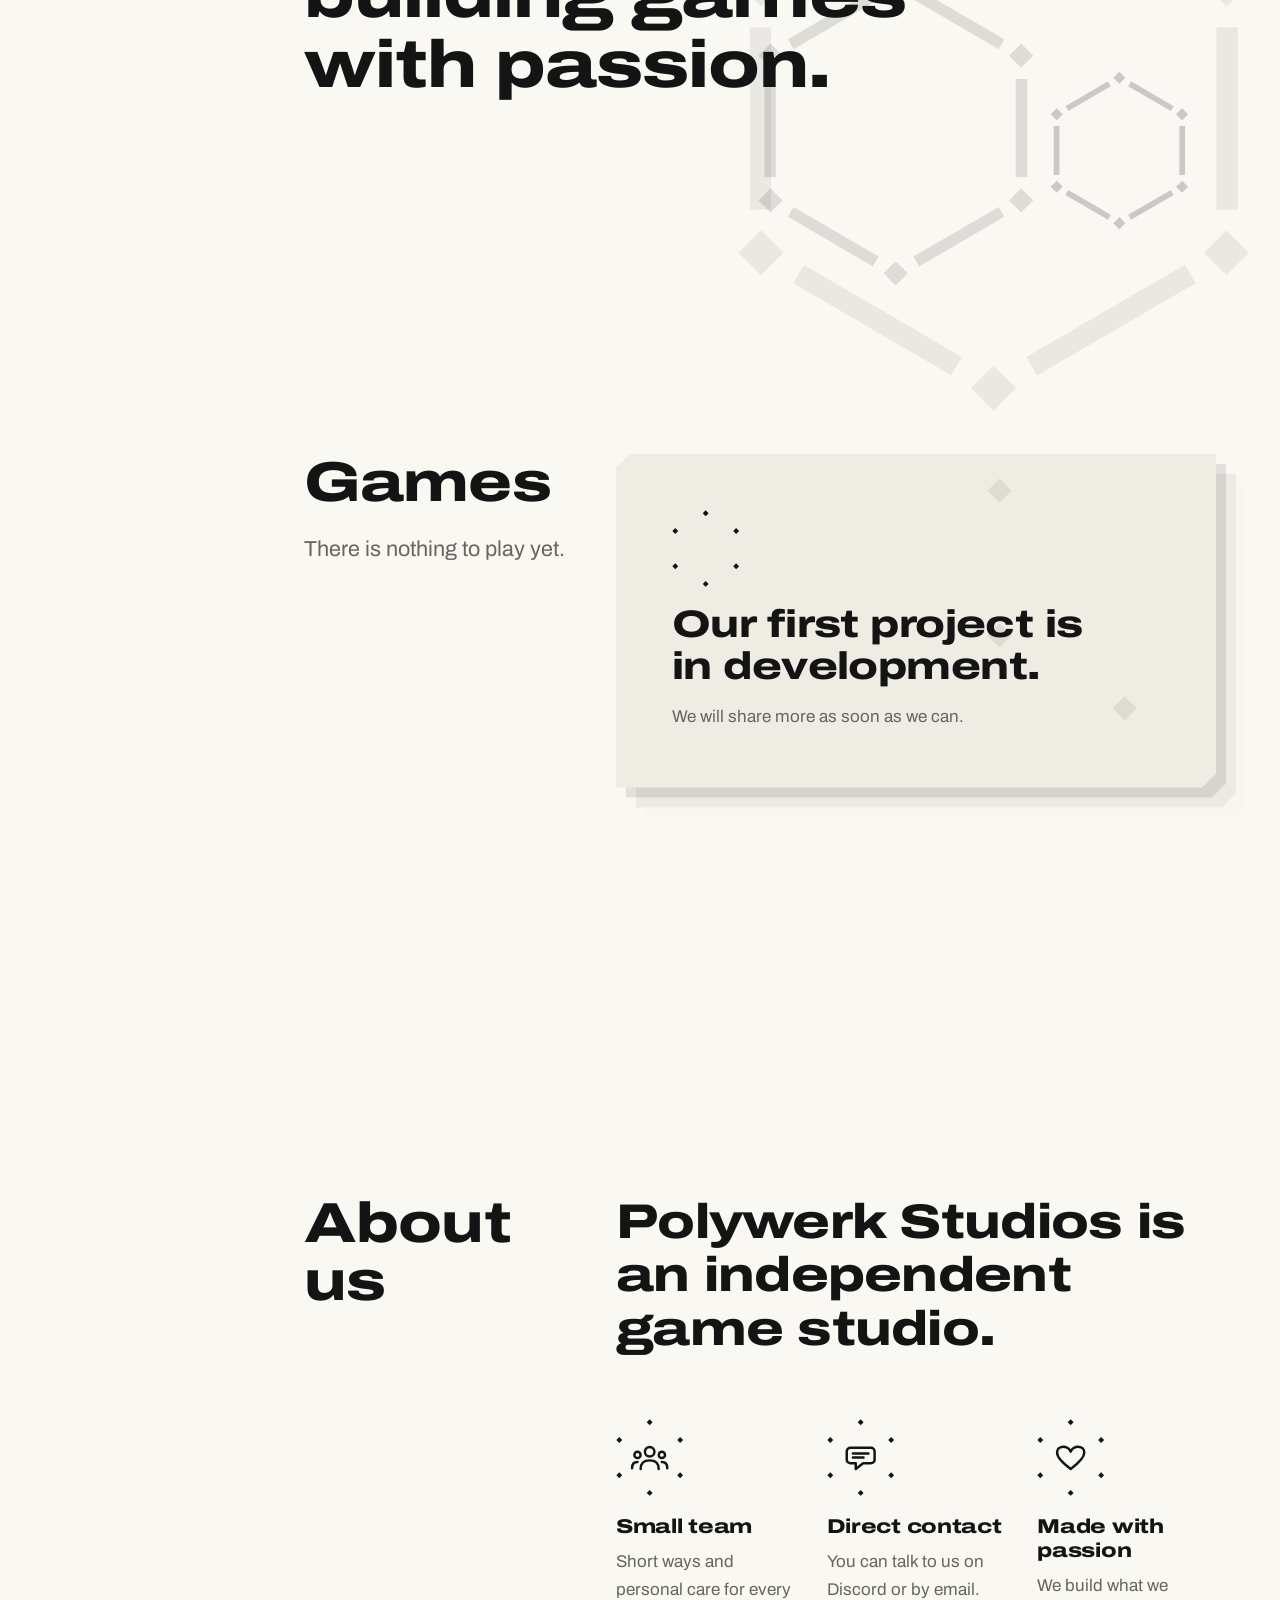
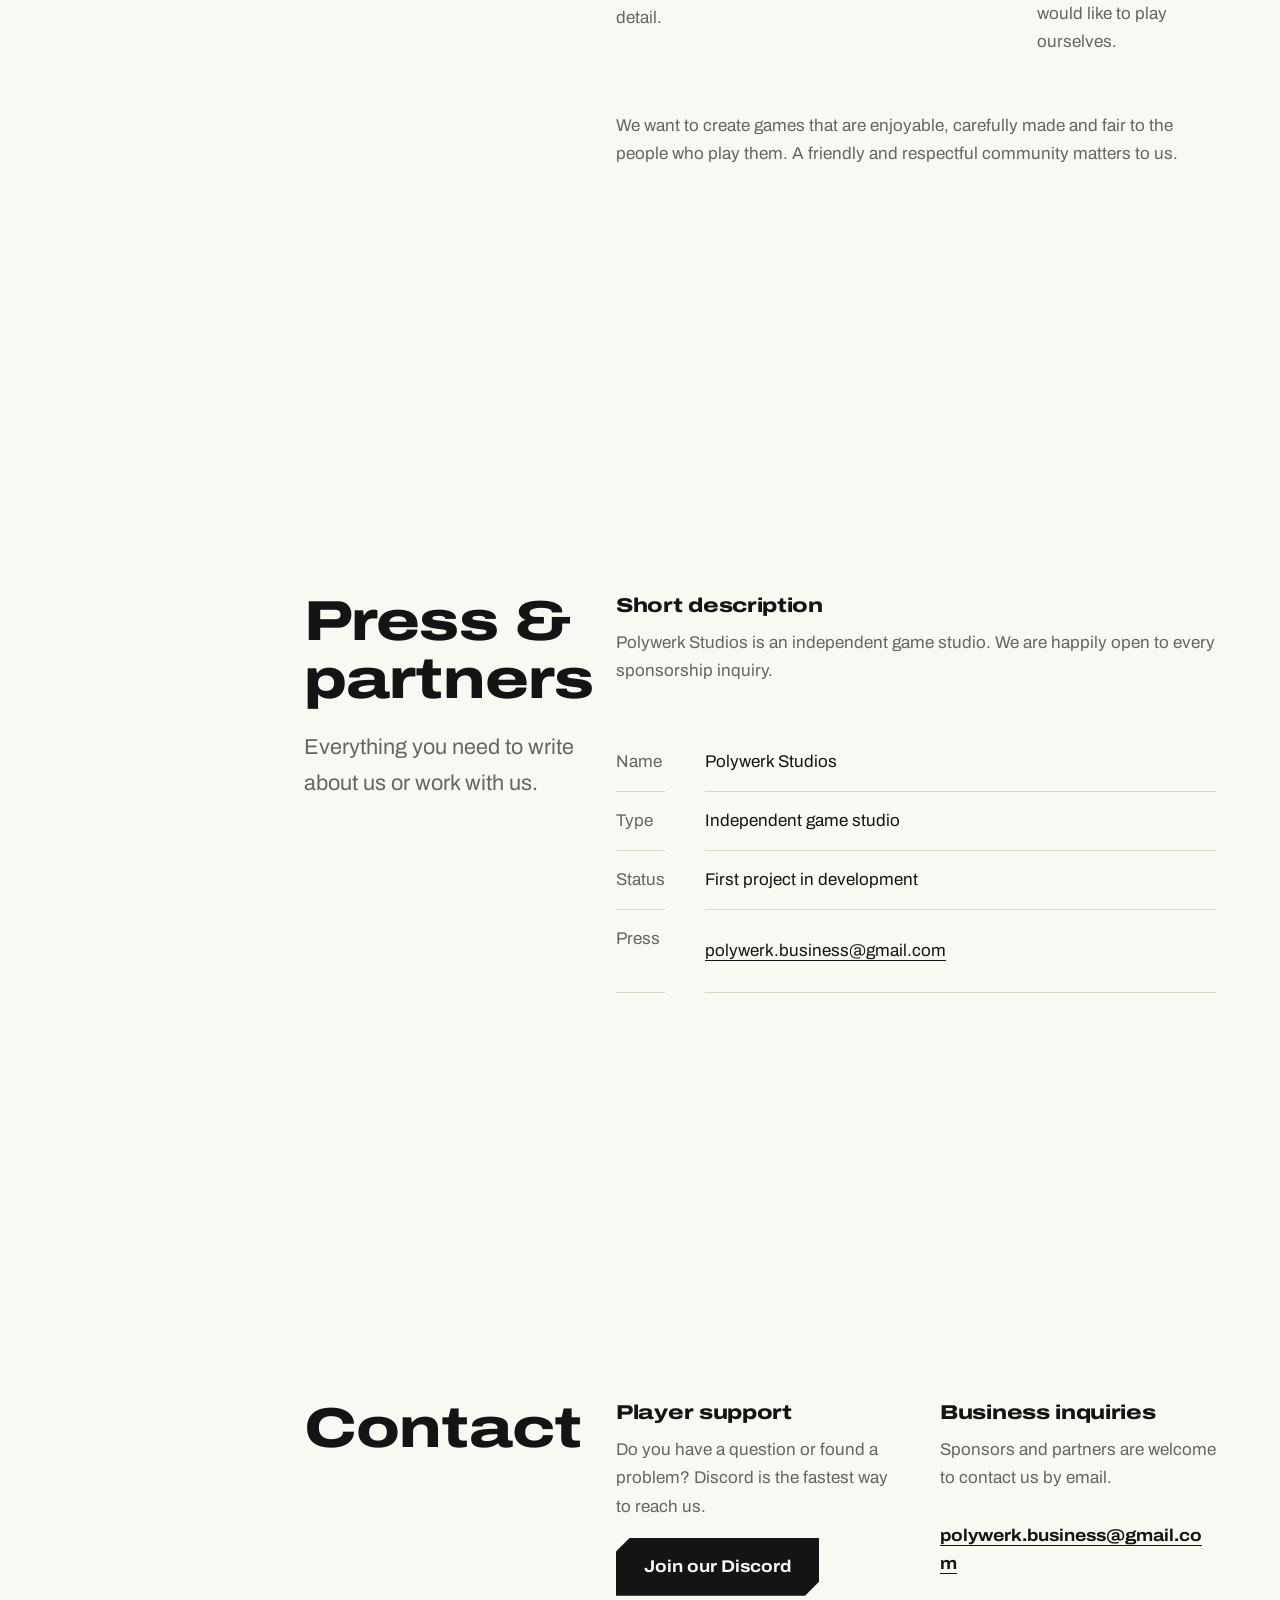
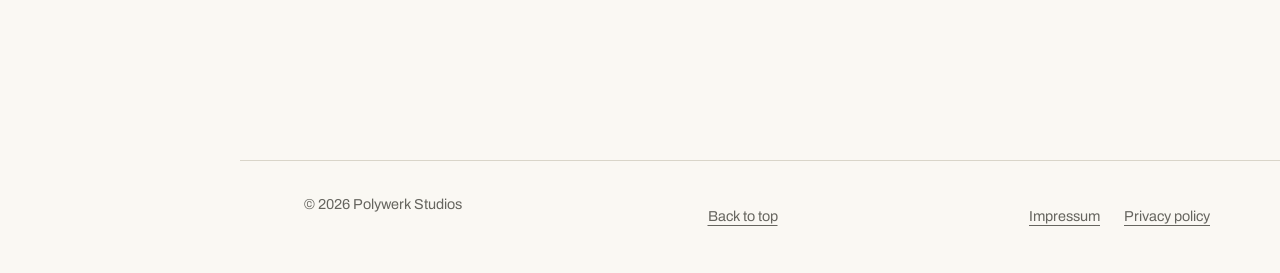
==== commit 33d10e36: "Headline shows slogan instead of repeating the name; drop slogan duplicate in About Co-Authored-By: " ====
--- a/index.html
+++ b/index.html
@@ -20,8 +20,7 @@
 <div class="hx hx1" data-depth="0.5" aria-hidden="true"><svg class="hexmark" viewBox="100 40 830 940" aria-hidden="true"><g stroke="currentColor" stroke-width="34" fill="none"><path pathLength="1" d="M200,263 L452,116M572,116 L825,263M139,366 L139,657M884,366 L884,657M200,760 L452,907M572,907 L825,760"/></g><g fill="currentColor"><path d="M511,44 L547,80 L511,116 L475,80Z M140,261 L176,297 L140,333 L104,297Z M883,261 L919,297 L883,333 L847,297Z M140,690 L176,726 L140,762 L104,726Z M883,690 L919,726 L883,762 L847,726Z M511,906 L547,942 L511,978 L475,942Z"/></g></svg></div>
 <div class="hx hx2" data-depth="1" aria-hidden="true"><svg class="hexmark" viewBox="100 40 830 940" aria-hidden="true"><g stroke="currentColor" stroke-width="34" fill="none"><path pathLength="1" d="M200,263 L452,116M572,116 L825,263M139,366 L139,657M884,366 L884,657M200,760 L452,907M572,907 L825,760"/></g><g fill="currentColor"><path d="M511,44 L547,80 L511,116 L475,80Z M140,261 L176,297 L140,333 L104,297Z M883,261 L919,297 L883,333 L847,297Z M140,690 L176,726 L140,762 L104,726Z M883,690 L919,726 L883,762 L847,726Z M511,906 L547,942 L511,978 L475,942Z"/></g></svg></div>
 <div class="hx hx3" data-depth="1.8" aria-hidden="true"><svg class="hexmark" viewBox="100 40 830 940" aria-hidden="true"><g stroke="currentColor" stroke-width="34" fill="none"><path pathLength="1" d="M200,263 L452,116M572,116 L825,263M139,366 L139,657M884,366 L884,657M200,760 L452,907M572,907 L825,760"/></g><g fill="currentColor"><path d="M511,44 L547,80 L511,116 L475,80Z M140,261 L176,297 L140,333 L104,297Z M883,261 L919,297 L883,333 L847,297Z M140,690 L176,726 L140,762 L104,726Z M883,690 L919,726 L883,762 L847,726Z M511,906 L547,942 L511,978 L475,942Z"/></g></svg></div>
-<h1 data-r><span>Polywerk</span><span>Studios</span></h1>
-<p class="lead" data-r style="--d:.15s">We're a small team building games with passion.</p>
+<h1 data-r>We're a small team building games with passion.</h1>
 </div></div>
 </section>
 
@@ -35,7 +34,7 @@
 <span class="rule" data-r></span>
 <div class="col-s"><h2 data-r>About us</h2></div>
 <div class="col-m">
-<p class="statement" data-r style="--d:.1s">Polywerk Studios is an independent game studio. We're a small team building games with passion.</p>
+<p class="statement" data-r style="--d:.1s">Polywerk Studios is an independent game studio.</p>
 <div class="three">
 <div class="princ" data-r><svg class="hexmark" viewBox="100 40 830 940" aria-hidden="true"><g stroke="currentColor" stroke-width="34" fill="none"><path pathLength="1" d="M200,263 L452,116M572,116 L825,263M139,366 L139,657M884,366 L884,657M200,760 L452,907M572,907 L825,760"/></g><g class="ic" fill="none" stroke="currentColor" stroke-width="30" stroke-linecap="round" stroke-linejoin="round"><circle cx="511" cy="440" r="58"/><path d="M401,650 C401,570 450,545 511,545 C572,545 621,570 621,650"/><circle cx="362" cy="478" r="38"/><path d="M296,640 C296,590 322,566 362,566"/><circle cx="660" cy="478" r="38"/><path d="M726,640 C726,590 700,566 660,566"/></g><g fill="currentColor"><path d="M511,44 L547,80 L511,116 L475,80Z M140,261 L176,297 L140,333 L104,297Z M883,261 L919,297 L883,333 L847,297Z M140,690 L176,726 L140,762 L104,726Z M883,690 L919,726 L883,762 L847,726Z M511,906 L547,942 L511,978 L475,942Z"/></g></svg><h3>Small team</h3><p class="muted">Short ways and personal care for every detail.</p></div>
 <div class="princ" data-r style="--d:.12s"><svg class="hexmark" viewBox="100 40 830 940" aria-hidden="true"><g stroke="currentColor" stroke-width="34" fill="none"><path pathLength="1" d="M200,263 L452,116M572,116 L825,263M139,366 L139,657M884,366 L884,657M200,760 L452,907M572,907 L825,760"/></g><g class="ic" fill="none" stroke="currentColor" stroke-width="30" stroke-linecap="round" stroke-linejoin="round"><path d="M386,391 H636 A45,45 0 0 1 681,436 V536 A45,45 0 0 1 636,581 H541 L451,651 V581 H386 A45,45 0 0 1 341,536 V436 A45,45 0 0 1 386,391 Z"/><path d="M416,461 H606 M416,511 H546"/></g><g fill="currentColor"><path d="M511,44 L547,80 L511,116 L475,80Z M140,261 L176,297 L140,333 L104,297Z M883,261 L919,297 L883,333 L847,297Z M140,690 L176,726 L140,762 L104,726Z M883,690 L919,726 L883,762 L847,726Z M511,906 L547,942 L511,978 L475,942Z"/></g></svg><h3>Direct contact</h3><p class="muted">You can talk to us on Discord or by email.</p></div>
--- a/assets/style.css
+++ b/assets/style.css
@@ -184,3 +184,4 @@
 footer nav{gap:12px}
 @media (prefers-reduced-motion:reduce){.js .intro-m img{animation:none}.fab{transition:none}}
 @media (max-width:999px){body.past>.logo{opacity:0;pointer-events:none}}
+.hero h1{font-size:clamp(2.2rem,5.2vw,4.6rem);line-height:1.05;max-width:12em}
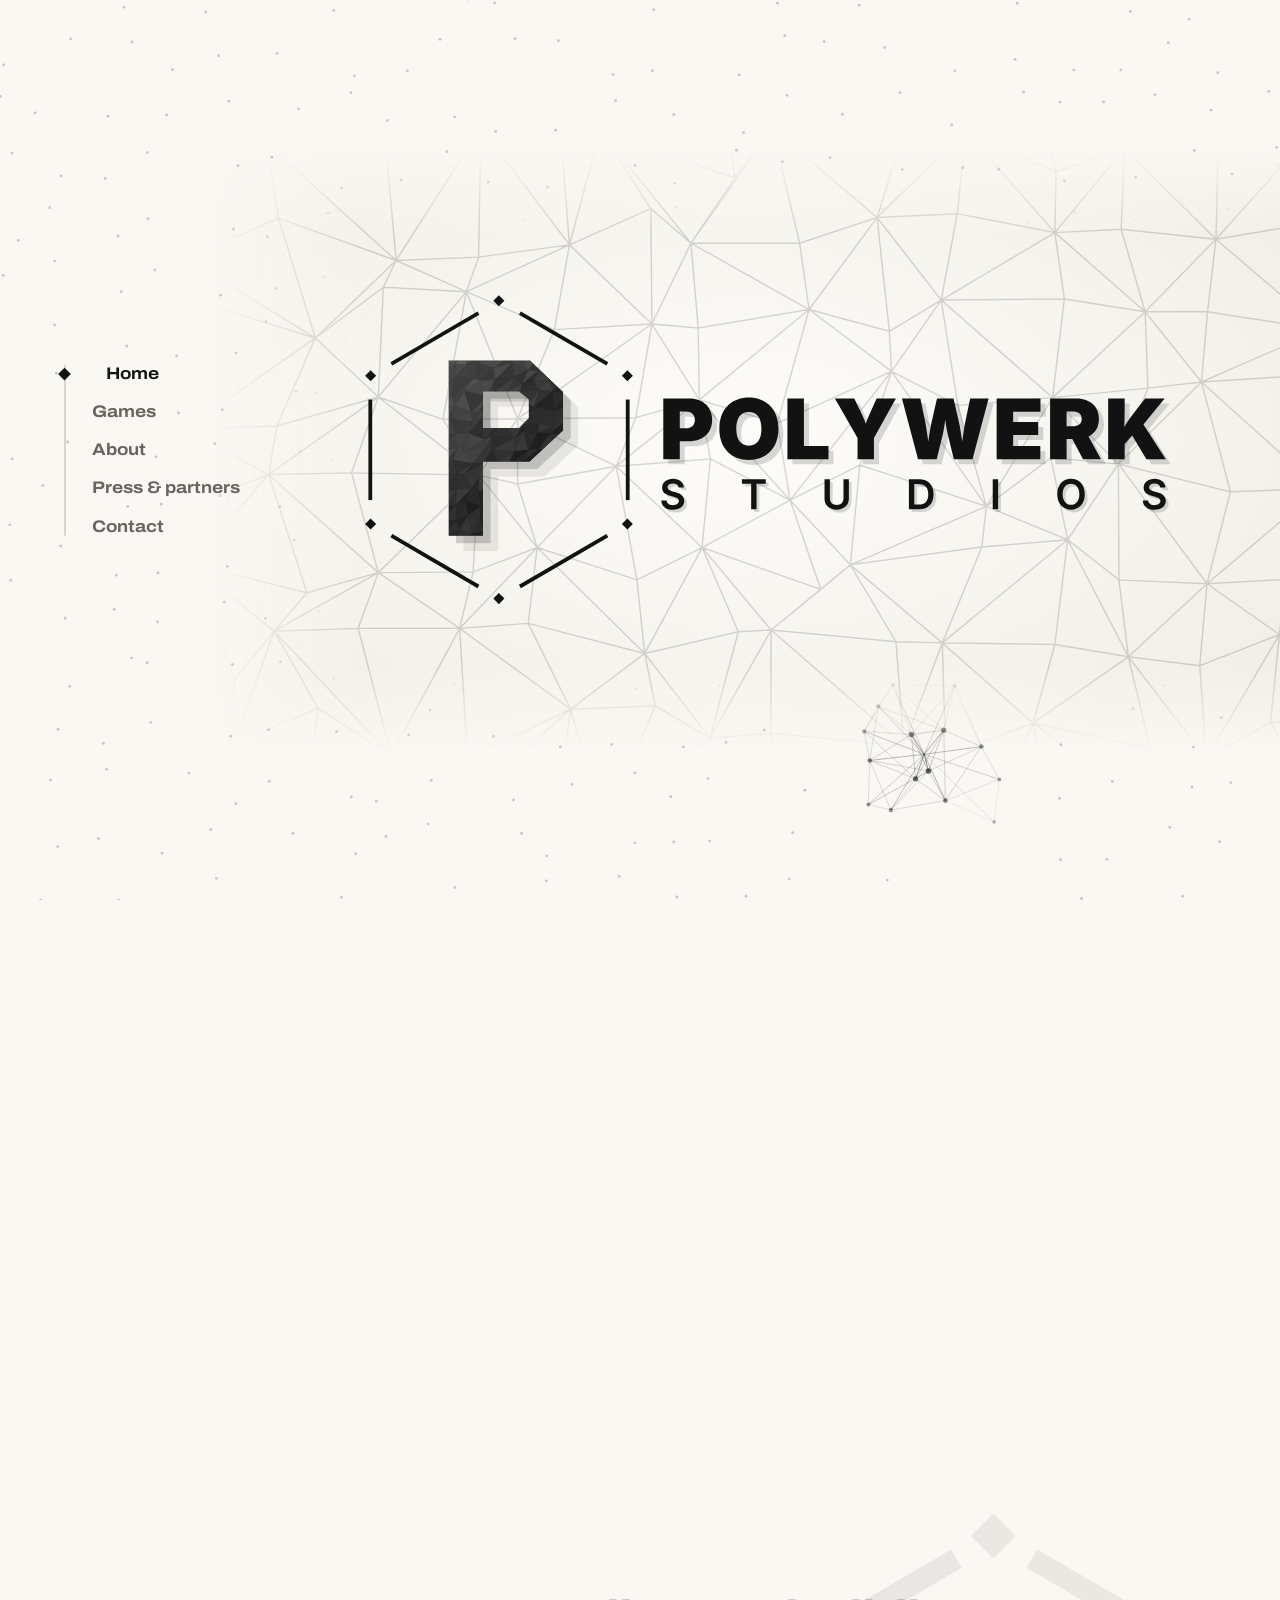
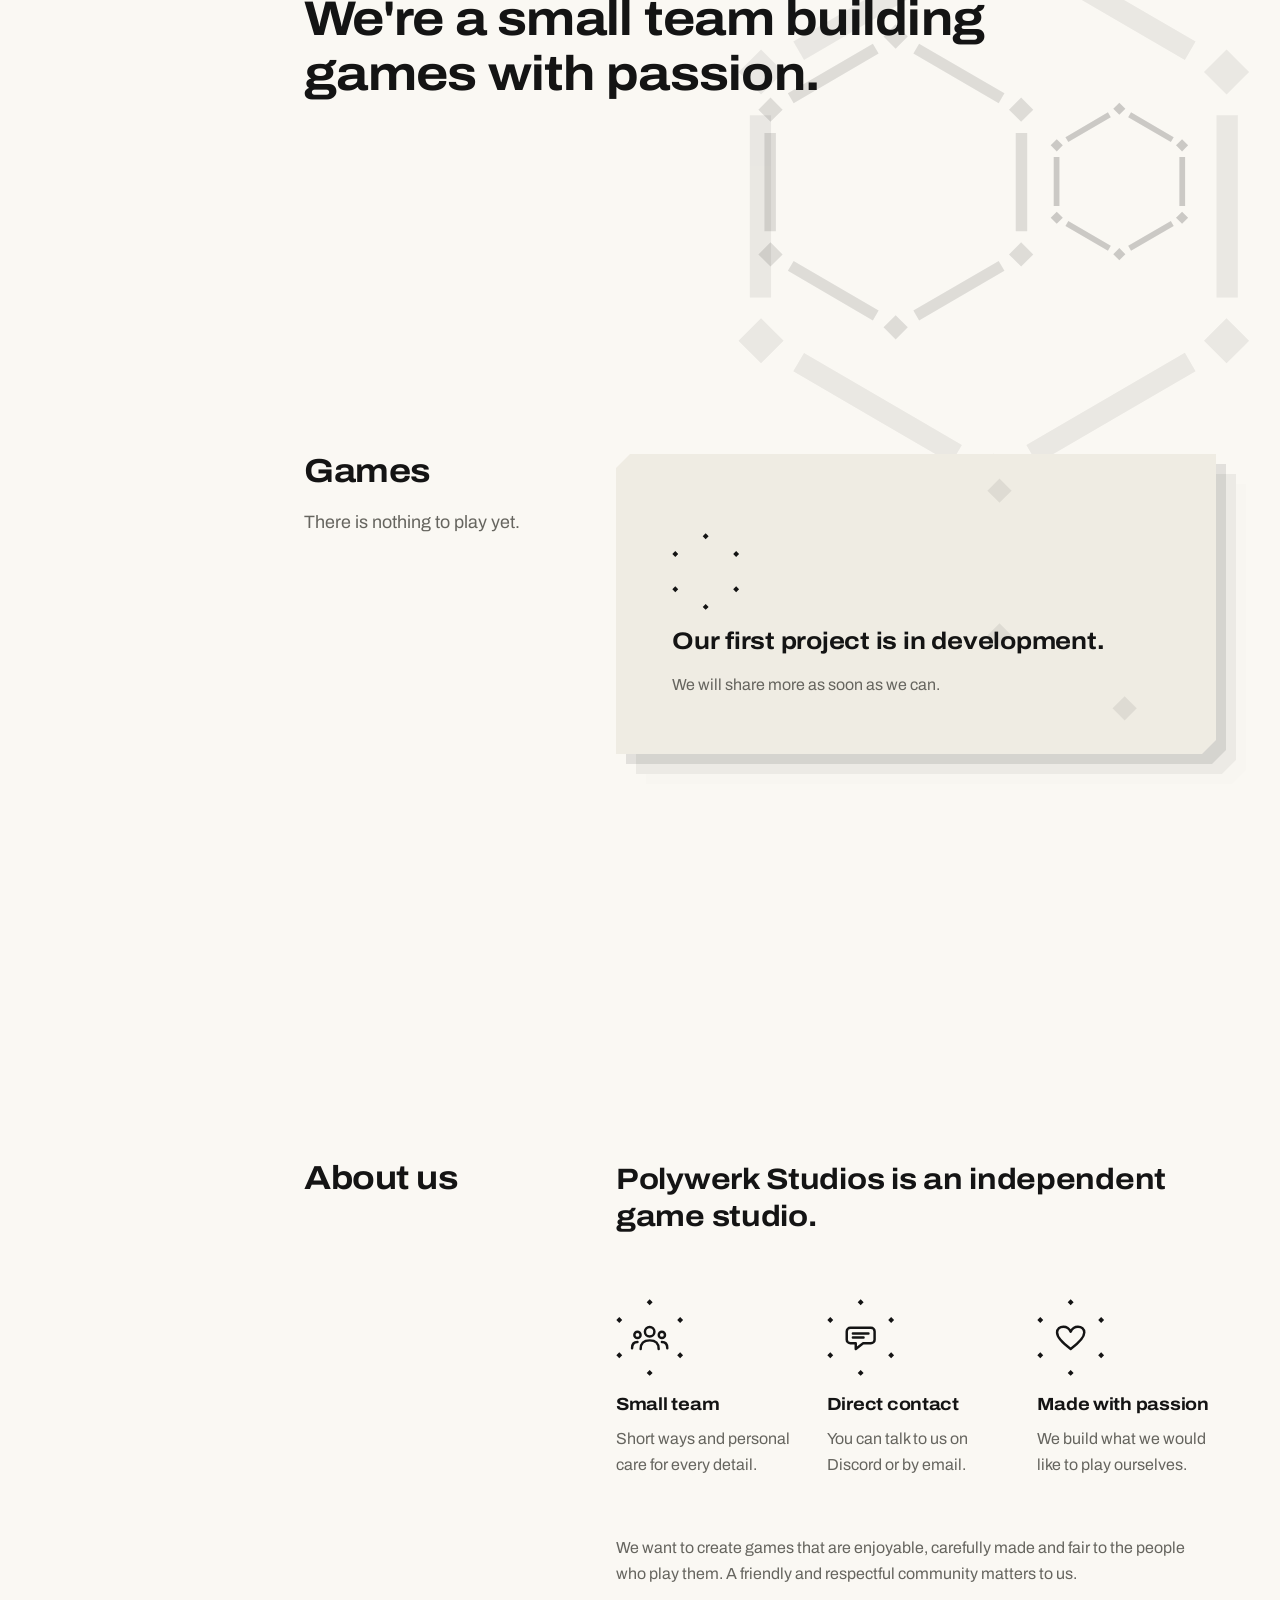
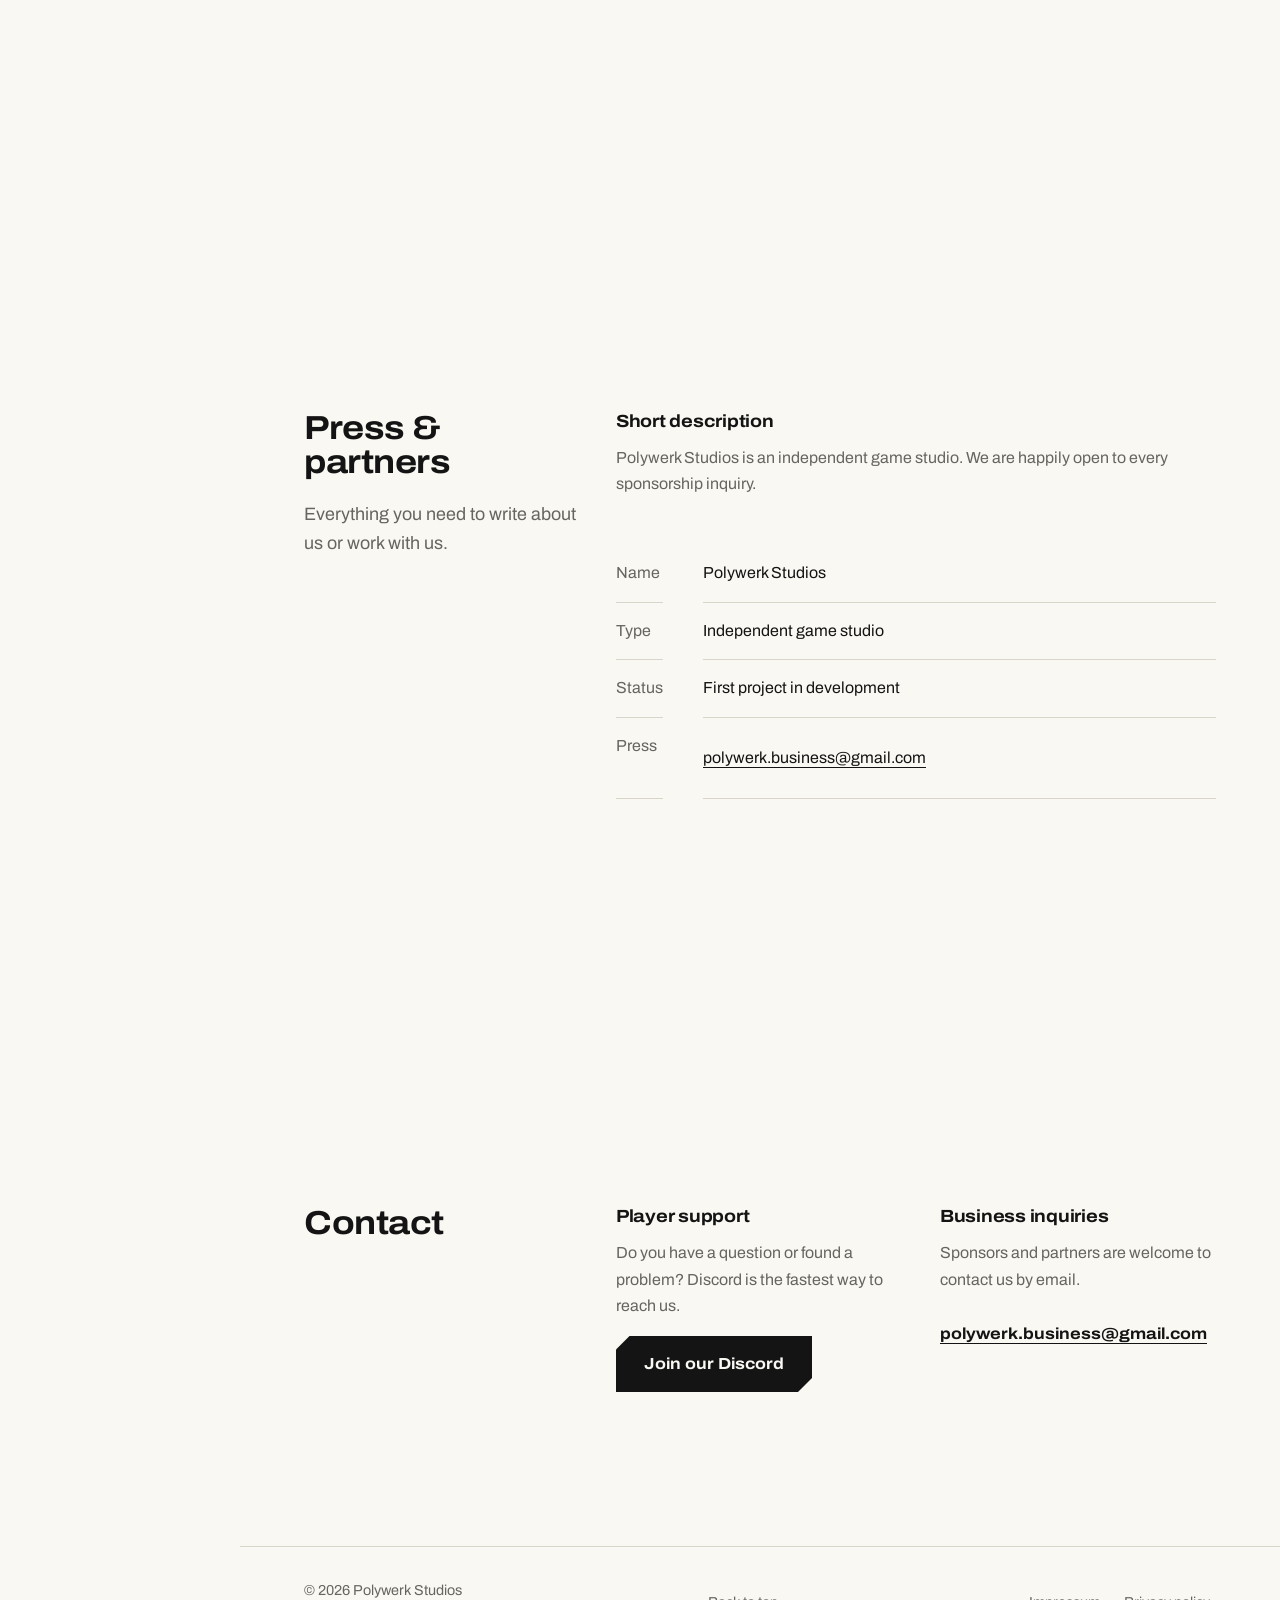
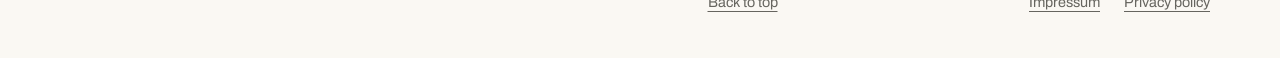
==== commit 9383f7b1: "Calmer typography: smaller, lighter headings and body Co-Authored-By: Claude Sonnet 5.5 <noreply@ant" ====
--- a/index.html
+++ b/index.html
@@ -27,7 +27,7 @@
 <section id="games"><div class="wrap sec">
 <span class="rule" data-r></span>
 <div class="col-s"><h2 data-r>Games</h2><p class="lead" data-r style="--d:.1s;margin-top:20px">There is nothing to play yet.</p></div>
-<div class="col-m"><div class="tile3d" data-r style="--d:.15s"><div class="tile"><span class="ghost" aria-hidden="true"><svg class="hexmark" viewBox="100 40 830 940" aria-hidden="true"><g stroke="currentColor" stroke-width="34" fill="none"><path pathLength="1" d="M200,263 L452,116M572,116 L825,263M139,366 L139,657M884,366 L884,657M200,760 L452,907M572,907 L825,760"/></g><g fill="currentColor"><path d="M511,44 L547,80 L511,116 L475,80Z M140,261 L176,297 L140,333 L104,297Z M883,261 L919,297 L883,333 L847,297Z M140,690 L176,726 L140,762 L104,726Z M883,690 L919,726 L883,762 L847,726Z M511,906 L547,942 L511,978 L475,942Z"/></g></svg></span><svg class="hexmark" viewBox="100 40 830 940" aria-hidden="true"><g stroke="currentColor" stroke-width="34" fill="none"><path pathLength="1" d="M200,263 L452,116M572,116 L825,263M139,366 L139,657M884,366 L884,657M200,760 L452,907M572,907 L825,760"/></g><g fill="currentColor"><path d="M511,44 L547,80 L511,116 L475,80Z M140,261 L176,297 L140,333 L104,297Z M883,261 L919,297 L883,333 L847,297Z M140,690 L176,726 L140,762 L104,726Z M883,690 L919,726 L883,762 L847,726Z M511,906 L547,942 L511,978 L475,942Z"/></g></svg><h3 class="statement" style="font-size:clamp(1.5rem,3vw,2.4rem)">Our first project is in development.</h3><p class="muted">We will share more as soon as we can.</p></div></div></div>
+<div class="col-m"><div class="tile3d" data-r style="--d:.15s"><div class="tile"><span class="ghost" aria-hidden="true"><svg class="hexmark" viewBox="100 40 830 940" aria-hidden="true"><g stroke="currentColor" stroke-width="34" fill="none"><path pathLength="1" d="M200,263 L452,116M572,116 L825,263M139,366 L139,657M884,366 L884,657M200,760 L452,907M572,907 L825,760"/></g><g fill="currentColor"><path d="M511,44 L547,80 L511,116 L475,80Z M140,261 L176,297 L140,333 L104,297Z M883,261 L919,297 L883,333 L847,297Z M140,690 L176,726 L140,762 L104,726Z M883,690 L919,726 L883,762 L847,726Z M511,906 L547,942 L511,978 L475,942Z"/></g></svg></span><svg class="hexmark" viewBox="100 40 830 940" aria-hidden="true"><g stroke="currentColor" stroke-width="34" fill="none"><path pathLength="1" d="M200,263 L452,116M572,116 L825,263M139,366 L139,657M884,366 L884,657M200,760 L452,907M572,907 L825,760"/></g><g fill="currentColor"><path d="M511,44 L547,80 L511,116 L475,80Z M140,261 L176,297 L140,333 L104,297Z M883,261 L919,297 L883,333 L847,297Z M140,690 L176,726 L140,762 L104,726Z M883,690 L919,726 L883,762 L847,726Z M511,906 L547,942 L511,978 L475,942Z"/></g></svg><h3 class="statement" style="font-size:clamp(1.2rem,2vw,1.5rem)">Our first project is in development.</h3><p class="muted">We will share more as soon as we can.</p></div></div></div>
 </div></section>
 
 <section id="about"><div class="wrap sec">
--- a/assets/style.css
+++ b/assets/style.css
@@ -2,13 +2,13 @@
 :root{
   --bg:#FAF8F3;--surface:#EFECE3;--line:#D9D5C9;
   --text:#141414;--muted:#66655F;
-  --wide:125%;--pad:clamp(20px,5vw,64px);--max:1180px;
+  --wide:112%;--pad:clamp(20px,5vw,64px);--max:1180px;
   --chamfer:polygon(14px 0,100% 0,100% calc(100% - 14px),calc(100% - 14px) 100%,0 100%,0 14px);
   --ease:cubic-bezier(.2,.7,.2,1);
 }
 *{box-sizing:border-box}
 html{background:var(--bg)}
-body{margin:0;background:var(--bg);color:var(--text);font:400 1.0625rem/1.65 Archivo,system-ui,sans-serif;-webkit-font-smoothing:antialiased;overflow-x:hidden}
+body{margin:0;background:var(--bg);color:var(--text);font:400 1rem/1.65 Archivo,system-ui,sans-serif;-webkit-font-smoothing:antialiased;overflow-x:hidden}
 a{color:inherit;text-decoration-thickness:1px;text-underline-offset:.25em}
 a:hover{text-decoration-thickness:2px}
 :focus-visible{outline:2px solid var(--text);outline-offset:4px}
@@ -17,14 +17,14 @@
 main,footer,.logo,.bar{position:relative;z-index:1}
 
 /* type */
-h1,h2,h3{font-stretch:var(--wide);font-weight:800;line-height:1.04;letter-spacing:-.015em;margin:0;text-wrap:balance}
-h1{font-size:clamp(3rem,10.5vw,9rem);line-height:.96}
-h2{font-size:clamp(2rem,4.4vw,3.6rem)}
-h3{font-size:1.25rem;line-height:1.2}
+h1,h2,h3{font-stretch:var(--wide);font-weight:700;line-height:1.04;letter-spacing:-.015em;margin:0;text-wrap:balance}
+h1{font-size:clamp(1.9rem,3.8vw,3.1rem);line-height:1.12}
+h2{font-size:clamp(1.6rem,2.6vw,2.3rem)}
+h3{font-size:1.1rem;line-height:1.25}
 p{margin:0 0 1em;max-width:36em}
-.lead{font-size:clamp(1.1rem,1.8vw,1.35rem);color:var(--muted)}
+.lead{font-size:clamp(1rem,1.4vw,1.15rem);color:var(--muted)}
 .muted{color:var(--muted)}
-.statement{font-size:clamp(1.7rem,3.8vw,3.1rem);font-stretch:var(--wide);font-weight:800;line-height:1.1;letter-spacing:-.015em;max-width:15em;margin:0}
+.statement{font-size:clamp(1.35rem,2.3vw,1.9rem);font-stretch:var(--wide);font-weight:700;line-height:1.25;letter-spacing:-.01em;max-width:22em;margin:0}
 
 /* corner logo + side rail */
 .logo{position:fixed;top:22px;left:var(--pad);z-index:25;display:block;line-height:0;opacity:0;pointer-events:none;transition:opacity .5s}
@@ -39,7 +39,7 @@
 @keyframes railIn{to{opacity:1;transform:none}}
 .rail li::before{content:"";position:absolute;left:-32px;top:50%;width:9px;height:9px;margin-top:-4.5px;background:var(--text);transform:rotate(45deg) scale(0);transition:transform .5s cubic-bezier(.34,1.56,.64,1)}
 .rail li:has(a.on)::before{transform:rotate(45deg) scale(1)}
-.rail a{display:block;padding:7px 0;font-weight:800;font-stretch:112%;font-size:1.2rem;line-height:1.2;text-decoration:none;color:var(--muted);text-shadow:0 0 10px var(--bg),0 0 3px var(--bg);transition:color .25s,transform .5s cubic-bezier(.34,1.56,.64,1)}
+.rail a{display:block;padding:7px 0;font-weight:700;font-stretch:112%;font-size:1.05rem;line-height:1.2;text-decoration:none;color:var(--muted);text-shadow:0 0 10px var(--bg),0 0 3px var(--bg);transition:color .25s,transform .5s cubic-bezier(.34,1.56,.64,1)}
 .rail a:hover{color:var(--text);transform:translateX(8px)}
 .rail a.on{color:var(--text);transform:translateX(14px)}
 .rail-btn{display:none;font:inherit;font-weight:700;font-stretch:112%;font-size:.9rem;color:var(--text);background:var(--bg);border:1px solid var(--text);padding:8px 16px;cursor:pointer}
@@ -107,7 +107,7 @@
 .bar{display:flex;align-items:center;justify-content:space-between;padding-block:22px}
 .bar .logo{position:static;opacity:1;pointer-events:auto}
 .legal{padding-block:56px 120px}
-.legal h1{font-size:clamp(2.4rem,6vw,4.6rem);margin-bottom:28px}
+.legal h1{font-size:clamp(1.9rem,3.8vw,3.1rem);margin-bottom:28px}
 
 /* scroll reveal: plays every time an element enters the screen */
 .js [data-r]{opacity:0;transform:translateY(36px);transition:opacity .8s var(--ease),transform .8s var(--ease);transition-delay:var(--d,0s)}
@@ -184,4 +184,4 @@
 footer nav{gap:12px}
 @media (prefers-reduced-motion:reduce){.js .intro-m img{animation:none}.fab{transition:none}}
 @media (max-width:999px){body.past>.logo{opacity:0;pointer-events:none}}
-.hero h1{font-size:clamp(2.2rem,5.2vw,4.6rem);line-height:1.05;max-width:12em}
+.hero h1{font-size:clamp(1.9rem,3.8vw,3.1rem);line-height:1.12;max-width:15em}
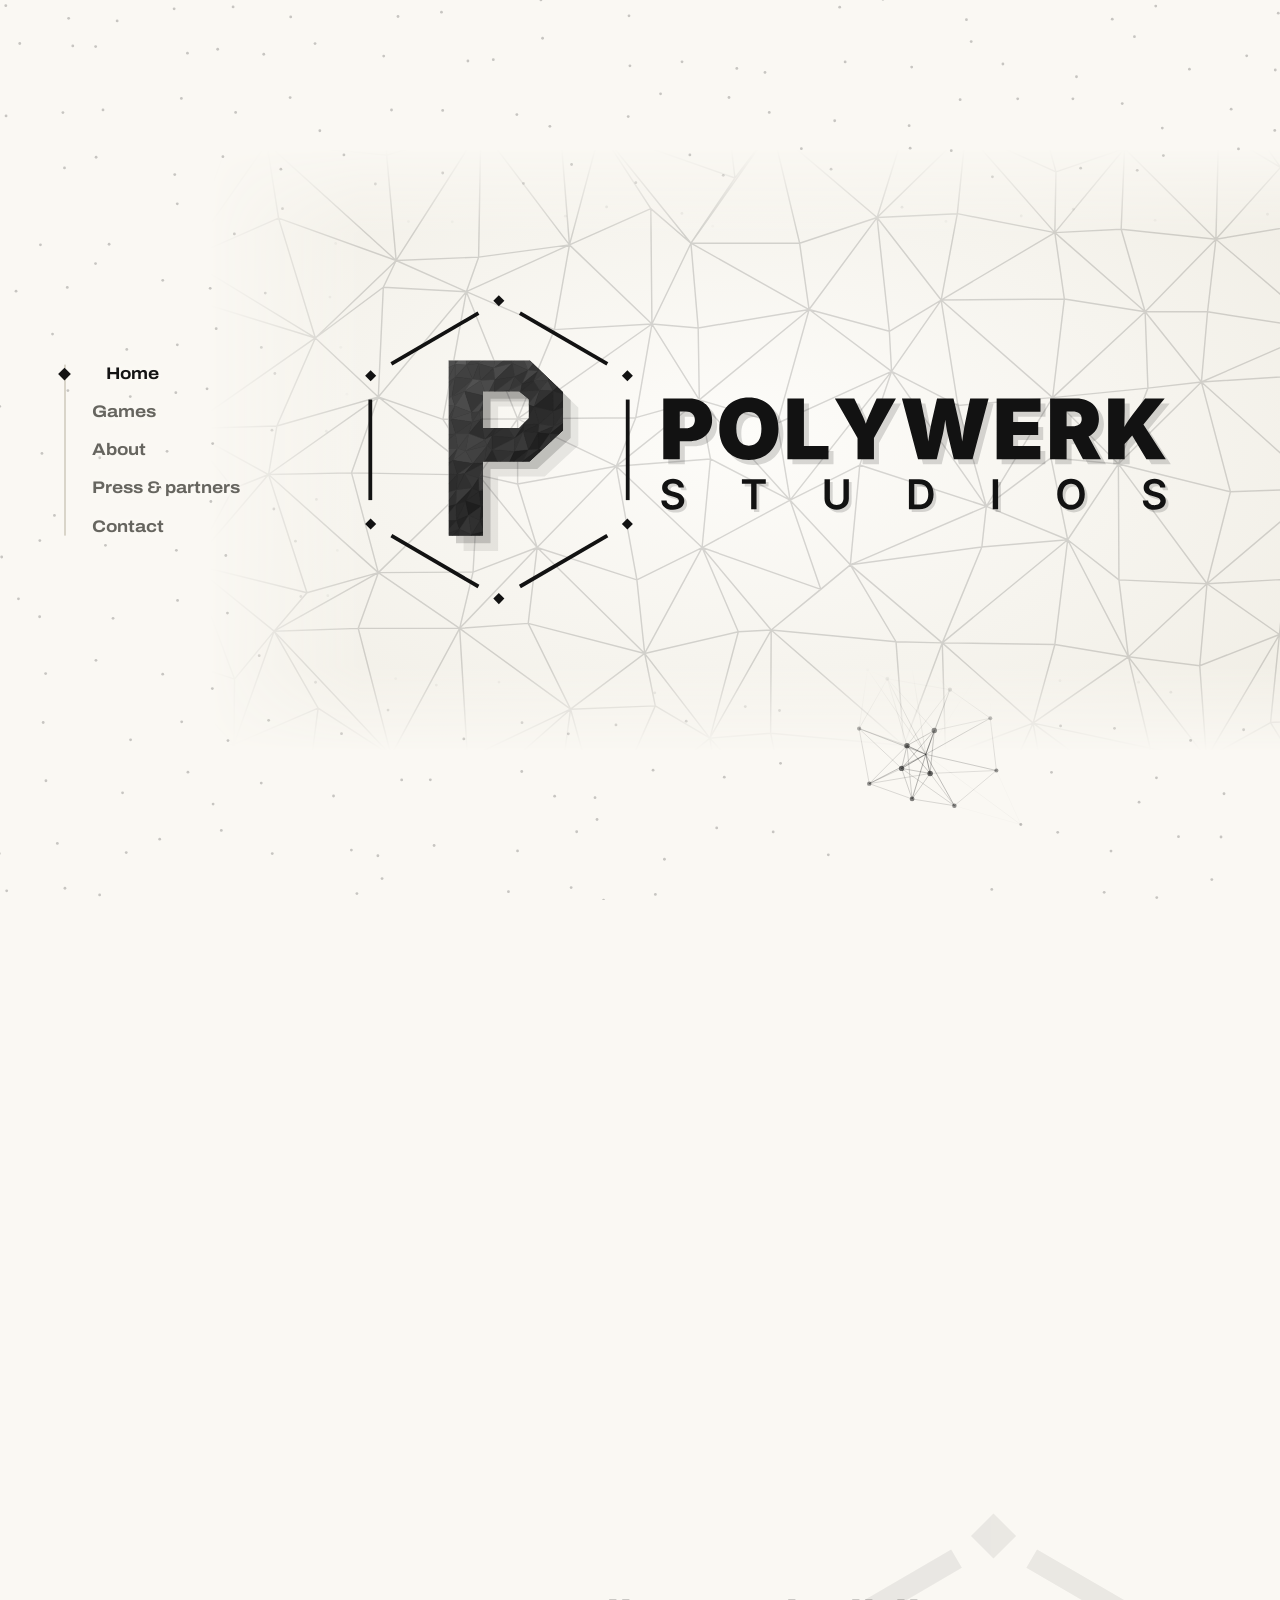
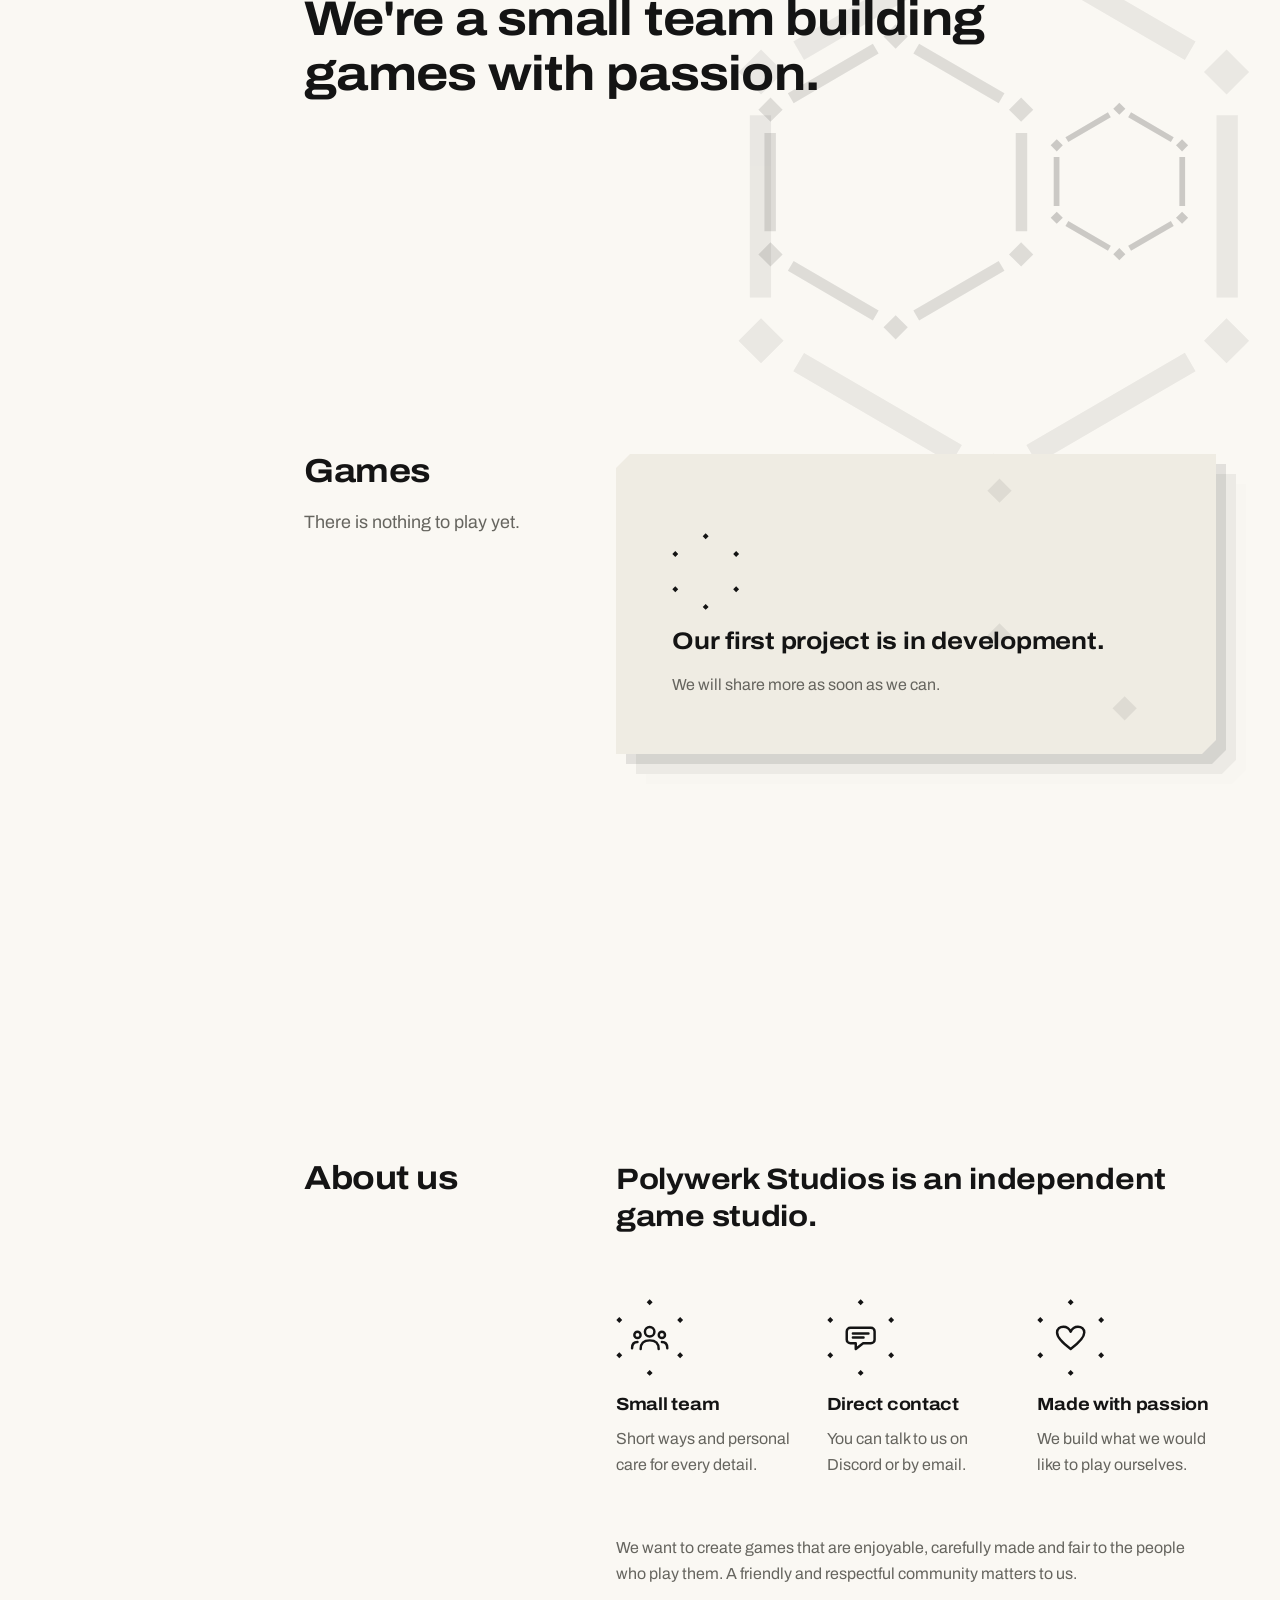
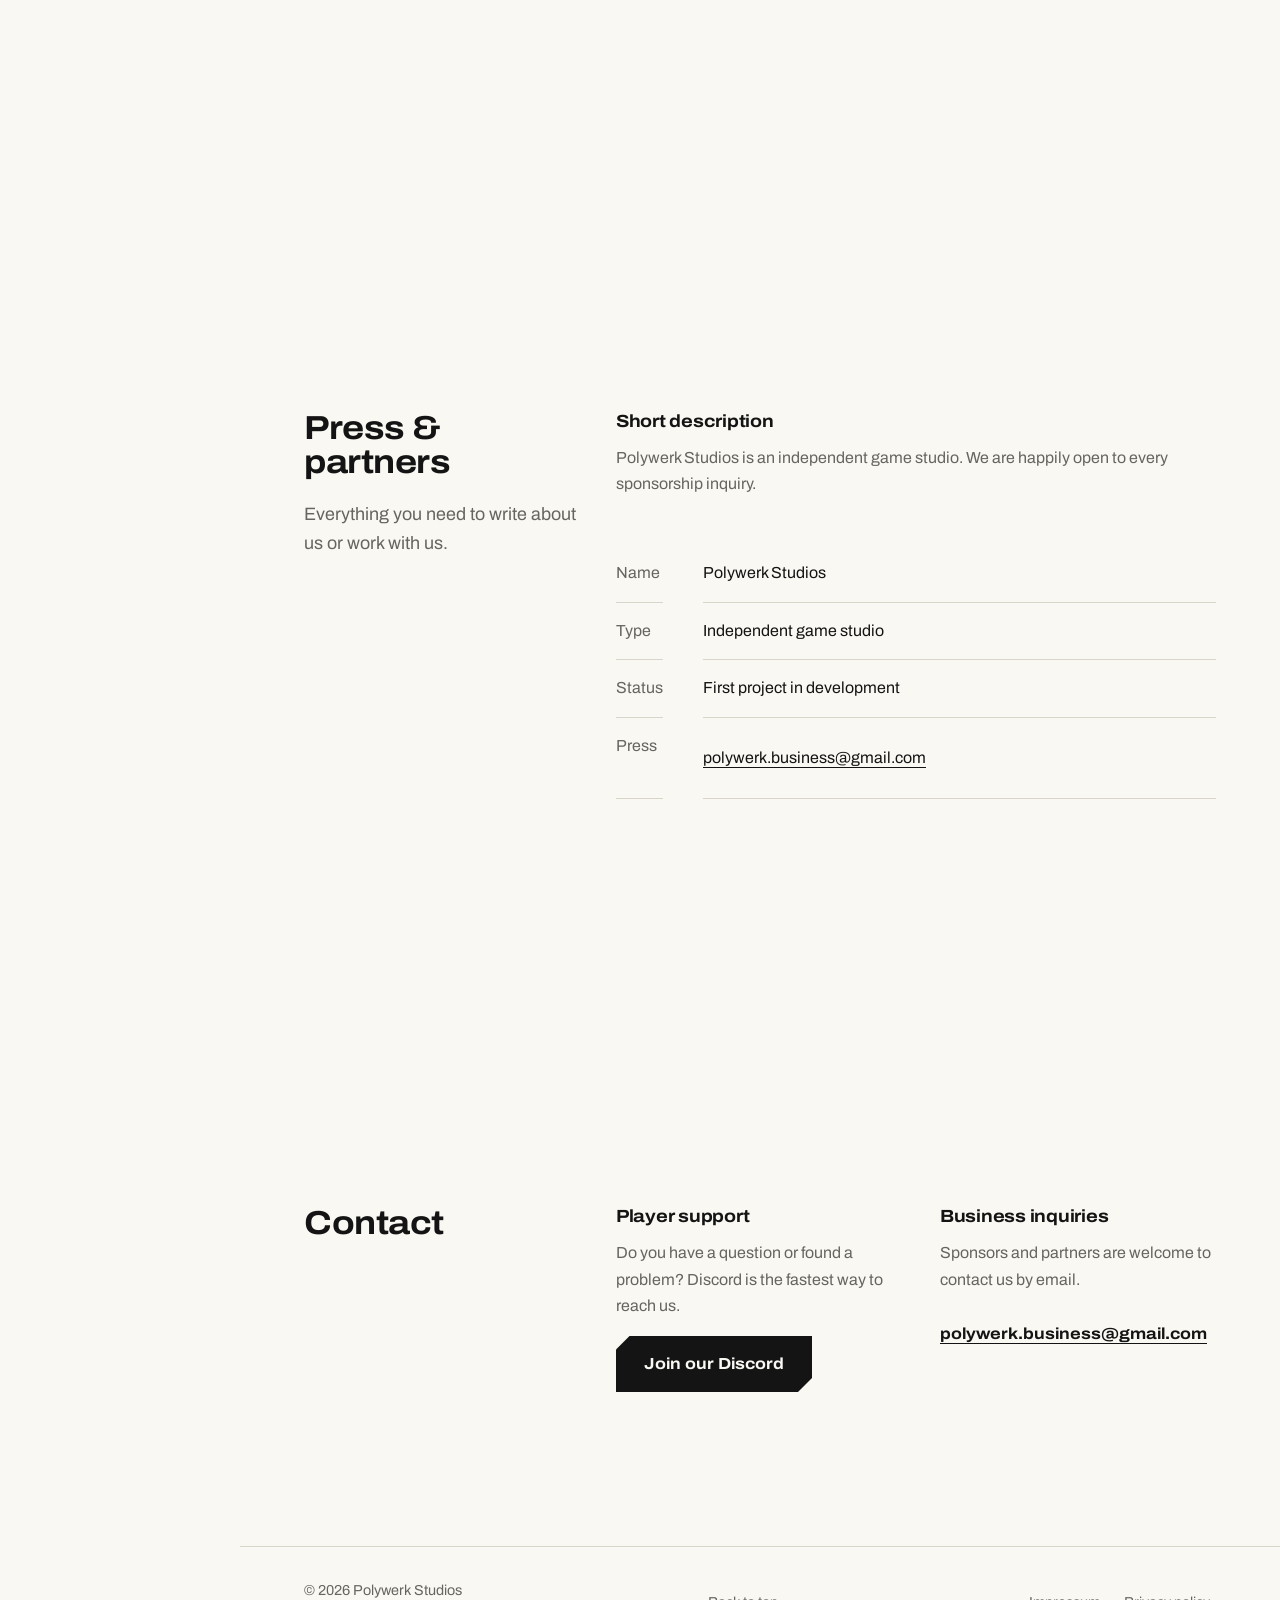
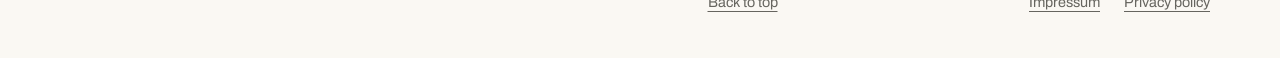
==== commit e2b85ba5: "Add 404 page, playful tab title; footer padding only on home Co-Authored-By: Claude Sonnet 5.5 <nore" ====
--- a/index.html
+++ b/index.html
@@ -67,6 +67,6 @@
 </div></section>
 
 </main>
-<footer><div class="wrap"><span>&copy; 2026 Polywerk Studios</span><a class="back" href="#home">Back to top</a><nav aria-label="Legal"><a href="impressum.html">Impressum</a><a href="datenschutz.html">Privacy policy</a></nav></div></footer>
+<footer class="side"><div class="wrap"><span>&copy; 2026 Polywerk Studios</span><a class="back" href="#home">Back to top</a><nav aria-label="Legal"><a href="impressum.html">Impressum</a><a href="datenschutz.html">Privacy policy</a></nav></div></footer>
 <script src="assets/site.js" defer></script>
 </body></html>
--- a/assets/style.css
+++ b/assets/style.css
@@ -43,7 +43,7 @@
 .rail a:hover{color:var(--text);transform:translateX(8px)}
 .rail a.on{color:var(--text);transform:translateX(14px)}
 .rail-btn{display:none;font:inherit;font-weight:700;font-stretch:112%;font-size:.9rem;color:var(--text);background:var(--bg);border:1px solid var(--text);padding:8px 16px;cursor:pointer}
-@media (min-width:1000px){main>section:not(#home),.hero,footer{padding-left:240px}}
+@media (min-width:1000px){main>section:not(#home),.hero,footer.side{padding-left:240px}}
 @media (max-width:999px){
   .rail{left:auto;top:14px;right:14px;transform:none}
   .rail-btn{display:block;margin-left:auto}
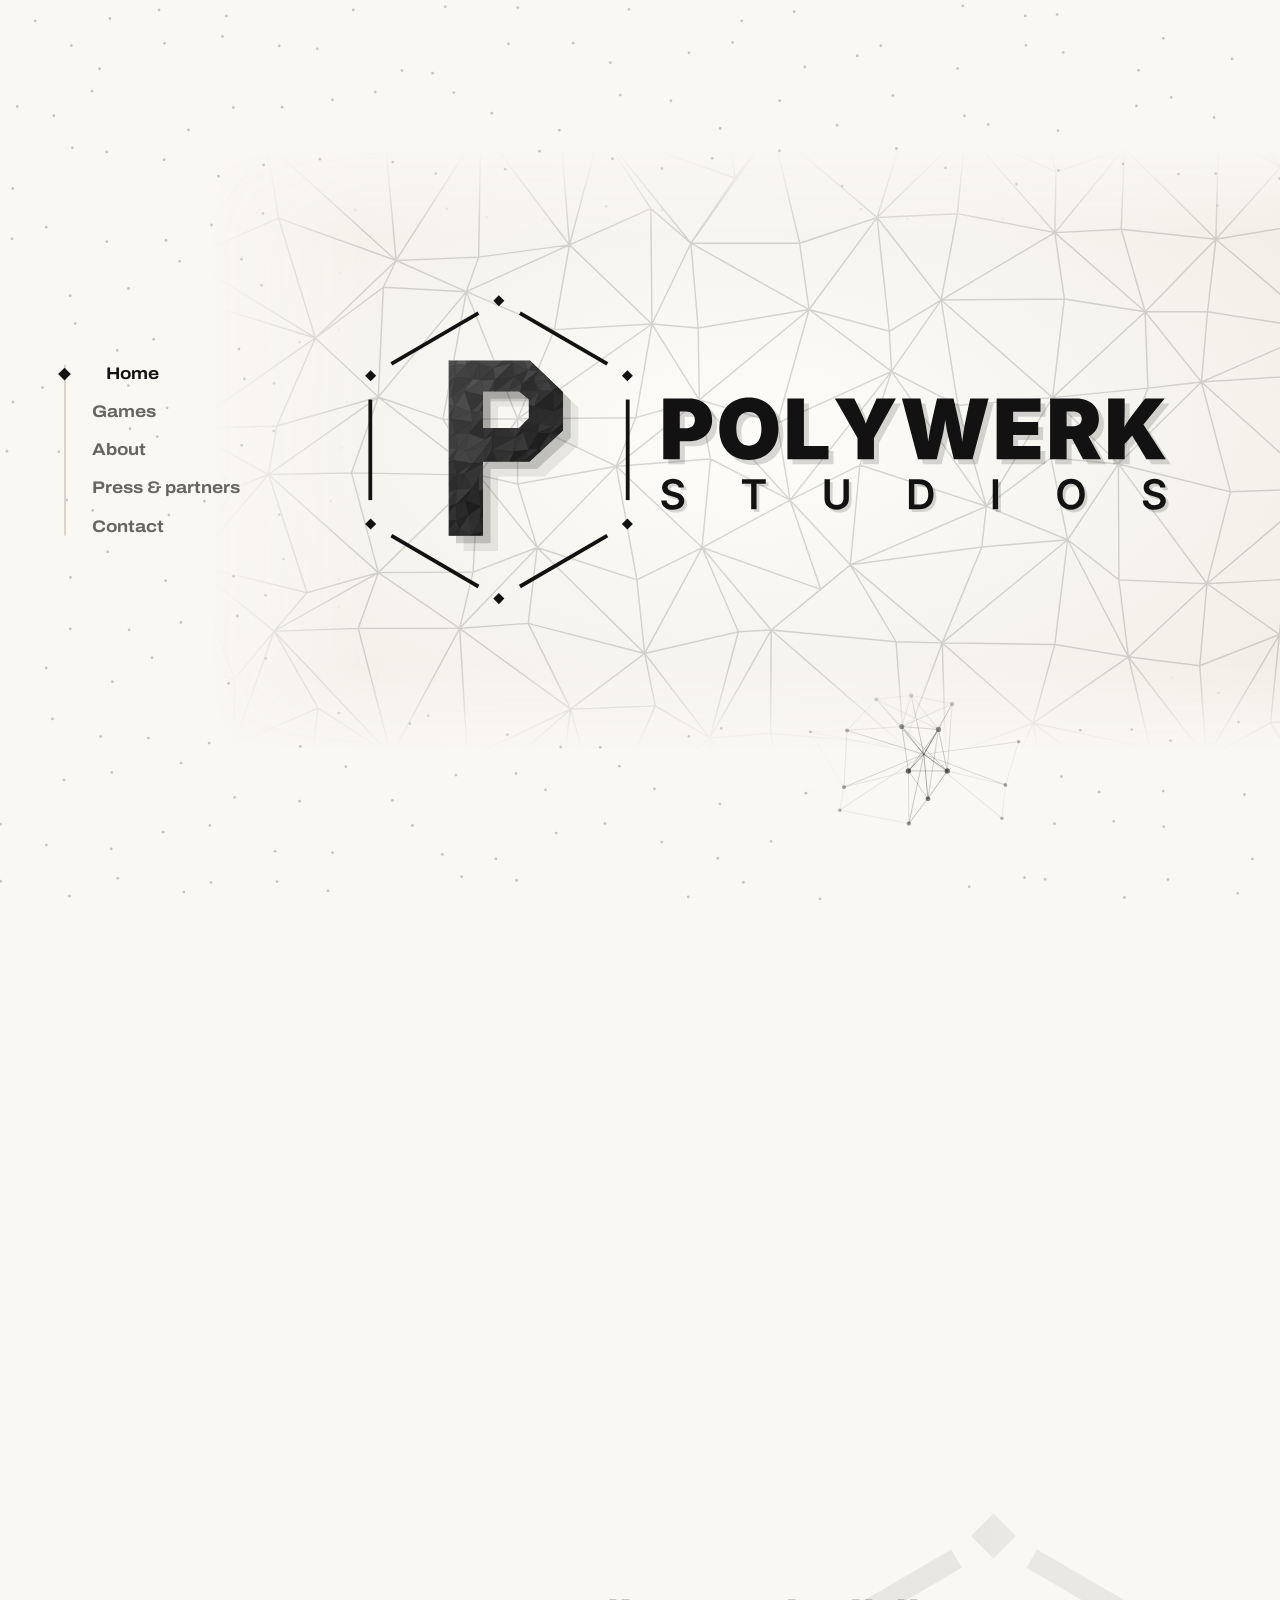
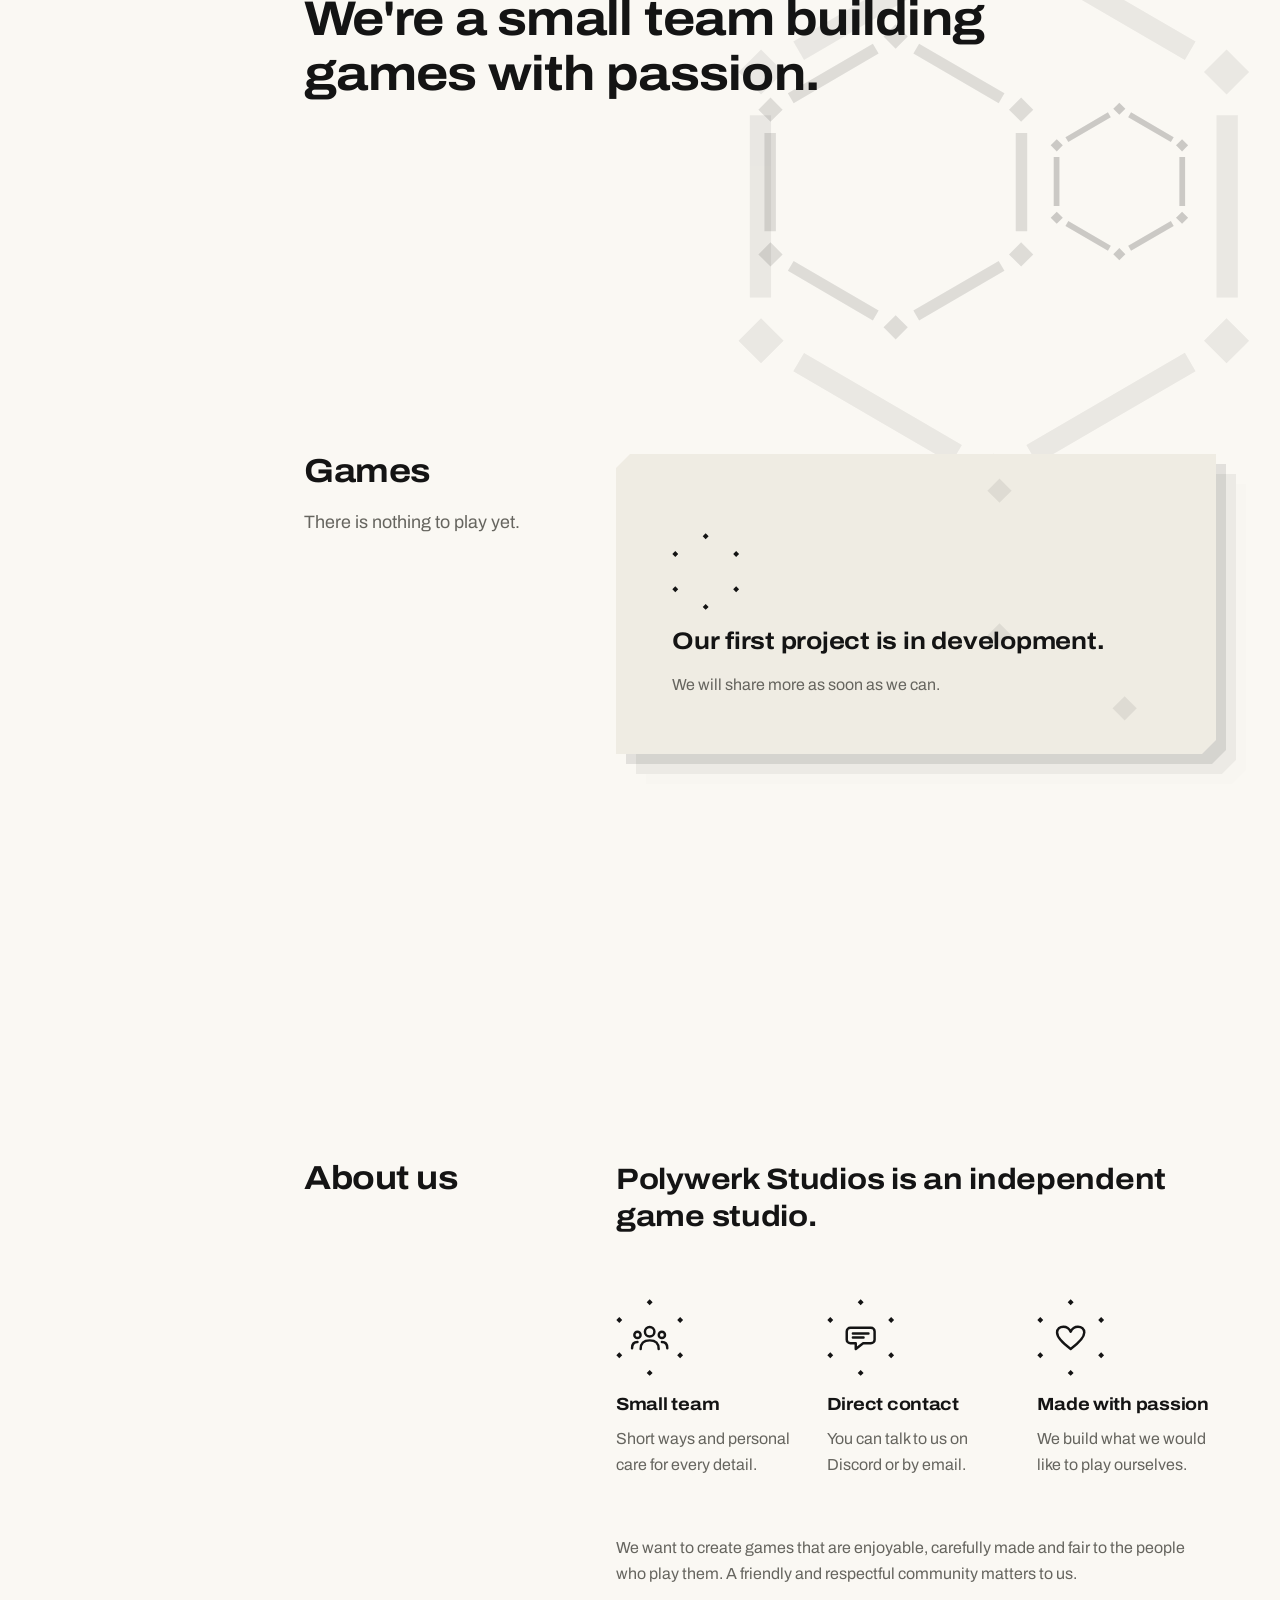
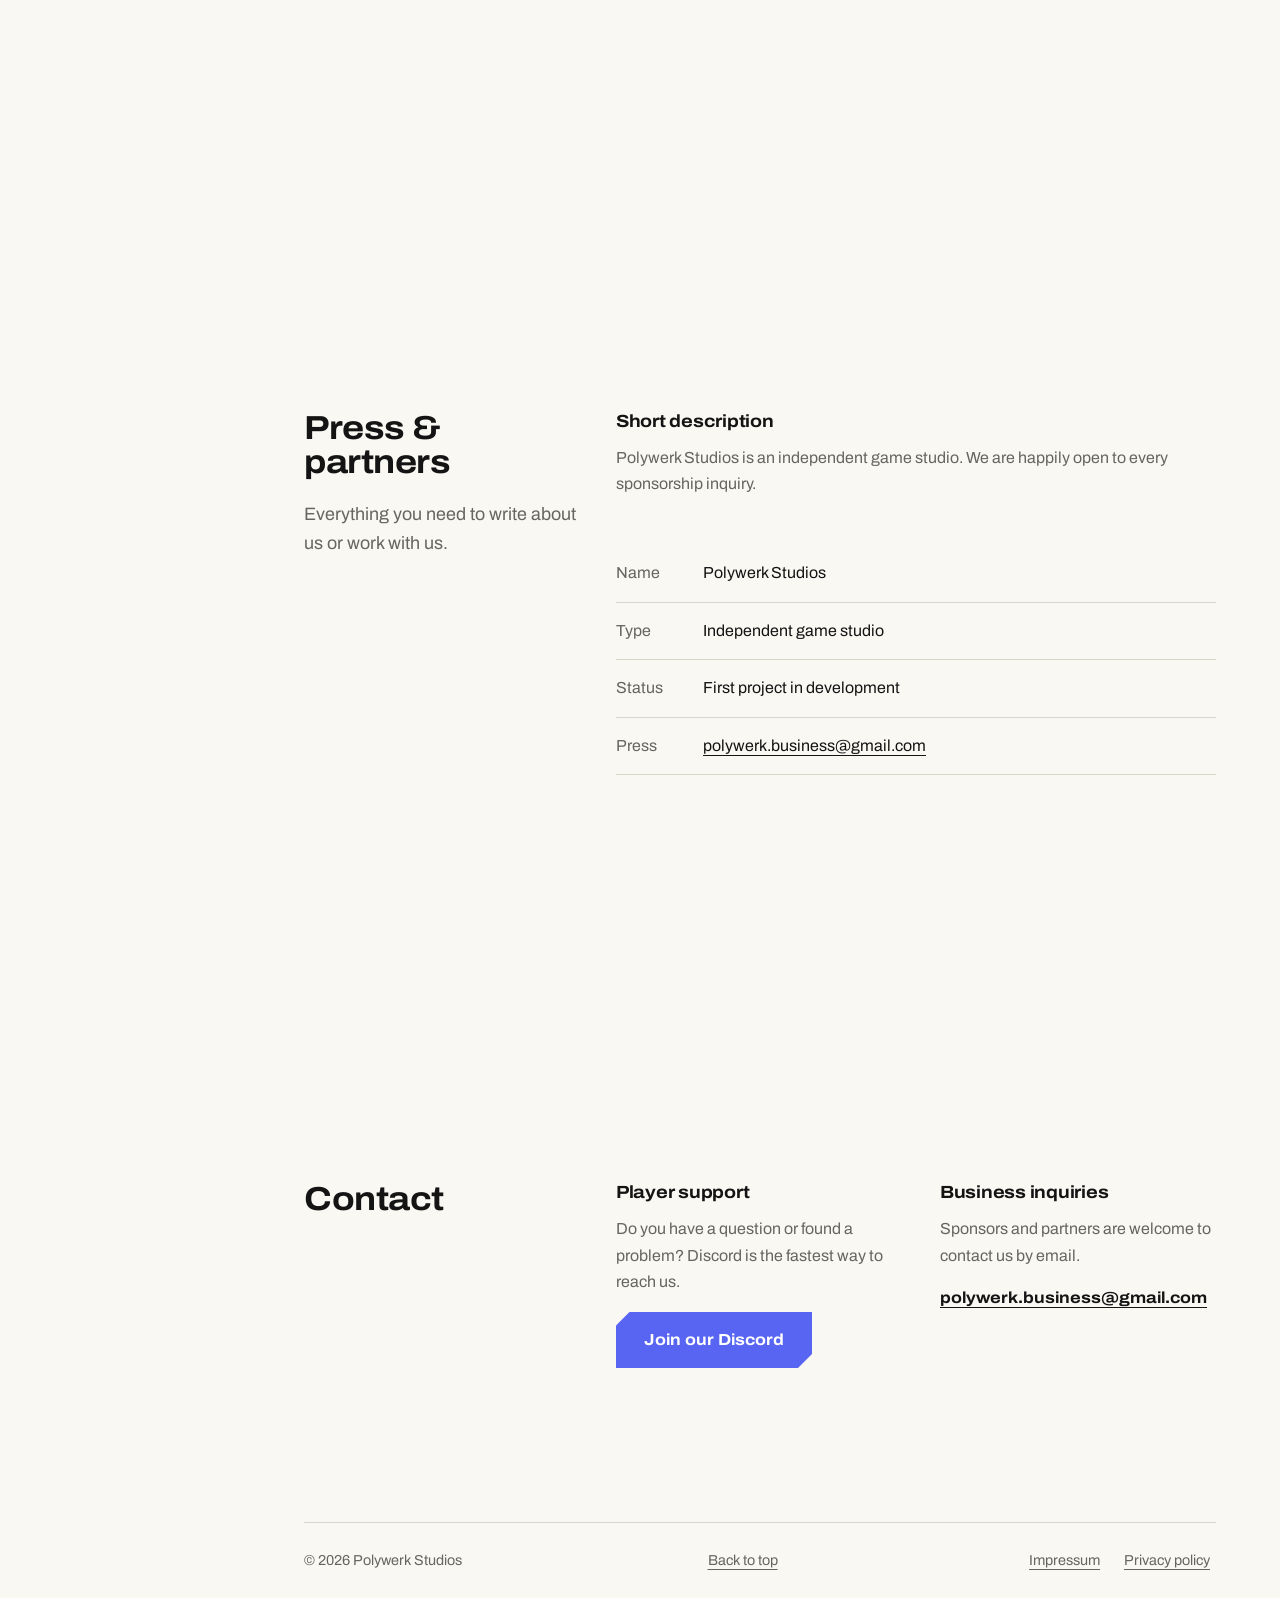
==== commit 0e6447ea: "Fix facts table and footer alignment; Discord-blue join button Co-Authored-By: Claude Sonnet 5.5 <no" ====
--- a/index.html
+++ b/index.html
@@ -60,13 +60,13 @@
 <div class="col-s"><h2 data-r>Contact</h2></div>
 <div class="col-m two">
 <div data-r><h3>Player support</h3><p class="muted" style="margin-top:12px">Do you have a question or found a problem? Discord is the fastest way to reach us.</p>
-<div class="actions"><a class="btn" href="https://discord.gg/nbb7JpqRh4">Join our Discord</a></div></div>
+<div class="actions"><a class="btn discord" href="https://discord.gg/nbb7JpqRh4">Join our Discord</a></div></div>
 <div data-r style="--d:.12s"><h3>Business inquiries</h3><p class="muted" style="margin-top:12px">Sponsors and partners are welcome to contact us by email.</p>
 <p><a class="mail" href="mailto:polywerk.business@gmail.com">polywerk.business@gmail.com</a></p></div>
 </div>
 </div></section>
 
 </main>
-<footer class="side"><div class="wrap"><span>&copy; 2026 Polywerk Studios</span><a class="back" href="#home">Back to top</a><nav aria-label="Legal"><a href="impressum.html">Impressum</a><a href="datenschutz.html">Privacy policy</a></nav></div></footer>
+<footer class="side"><div class="wrap"><div class="foot"><span>&copy; 2026 Polywerk Studios</span><a class="back" href="#home">Back to top</a><nav aria-label="Legal"><a href="impressum.html">Impressum</a><a href="datenschutz.html">Privacy policy</a></nav></div></div></footer>
 <script src="assets/site.js" defer></script>
 </body></html>
--- a/assets/style.css
+++ b/assets/style.css
@@ -95,12 +95,11 @@
 .princ p{margin:0}
 .tile{background:var(--surface);clip-path:var(--chamfer);padding:clamp(28px,5vw,56px);min-height:300px;display:flex;flex-direction:column;justify-content:flex-end;gap:16px}
 .tile p{margin:0}
-.facts{margin:0;display:grid;grid-template-columns:max-content 1fr;gap:0 40px}
+.facts{margin:0;display:grid;grid-template-columns:max-content 1fr;gap:0}
 .facts dt,.facts dd{margin:0;padding:15px 0;border-bottom:1px solid var(--line)}
-.facts dt{color:var(--muted)}
+.facts dt{color:var(--muted);padding-right:40px}
 .mail{font-weight:700;font-stretch:112%;word-break:break-all}
 
-footer .wrap{display:flex;flex-wrap:wrap;justify-content:space-between;gap:12px 24px;padding-block:32px;color:var(--muted);font-size:.9rem;border-top:1px solid var(--line)}
 footer nav{display:flex;gap:24px}
 
 /* legal pages */
@@ -179,9 +178,14 @@
   .fab span{position:absolute;width:1px;height:1px;overflow:hidden;clip:rect(0 0 0 0);white-space:nowrap}
   .fab svg{width:22px;height:22px}
 }
-.mail,.facts dd a{display:inline-block;padding-block:12px}
+.mail,.facts dd a{display:inline-block;padding-block:12px;margin-block:-12px}
 footer nav a,.back{display:inline-block;padding:12px 6px}
+.foot{display:flex;flex-wrap:wrap;align-items:center;justify-content:space-between;gap:0 24px;padding-block:14px;border-top:1px solid var(--line);color:var(--muted);font-size:.9rem}
+.foot>span{display:inline-block;padding:12px 0}
 footer nav{gap:12px}
 @media (prefers-reduced-motion:reduce){.js .intro-m img{animation:none}.fab{transition:none}}
 @media (max-width:999px){body.past>.logo{opacity:0;pointer-events:none}}
 .hero h1{font-size:clamp(1.9rem,3.8vw,3.1rem);line-height:1.12;max-width:15em}
+.btn.discord{color:#fff}
+.btn.discord::before{background:#5865F2}
+.btn.discord:hover::before{background:#4752C4}
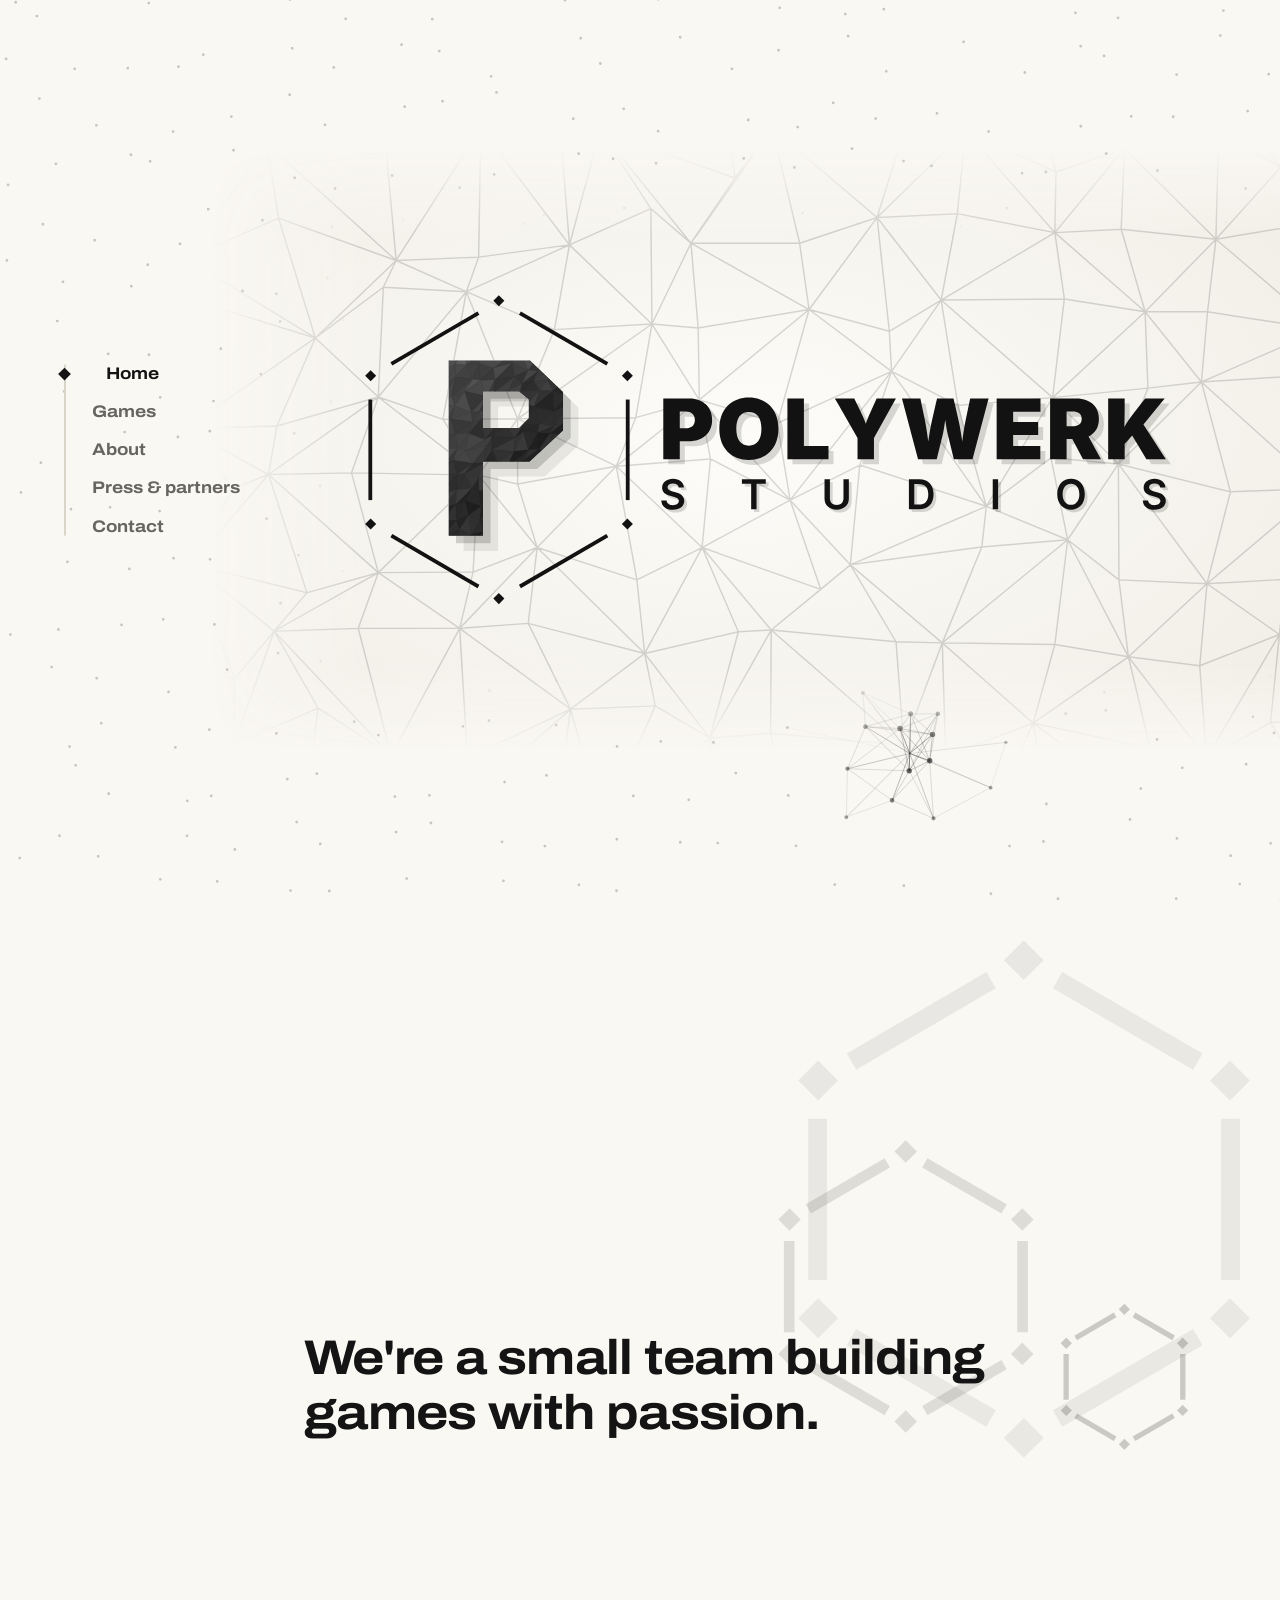
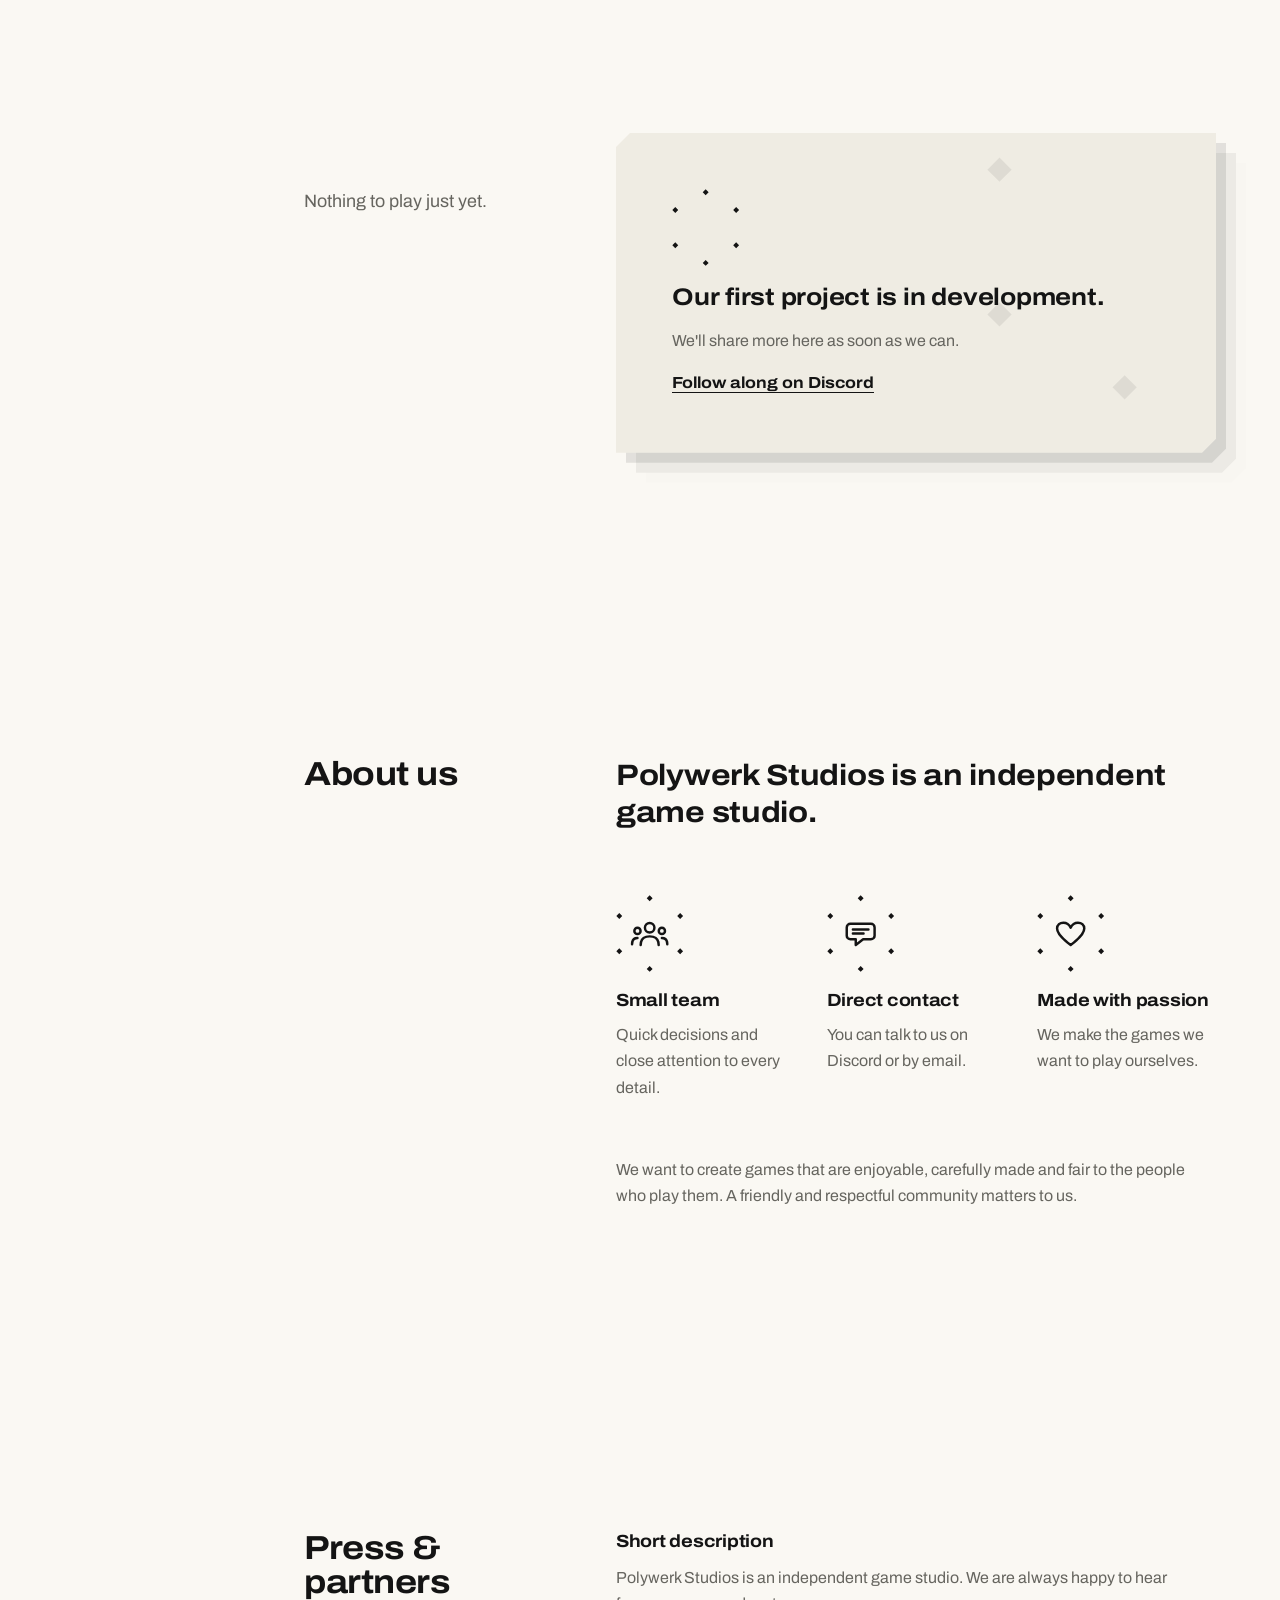
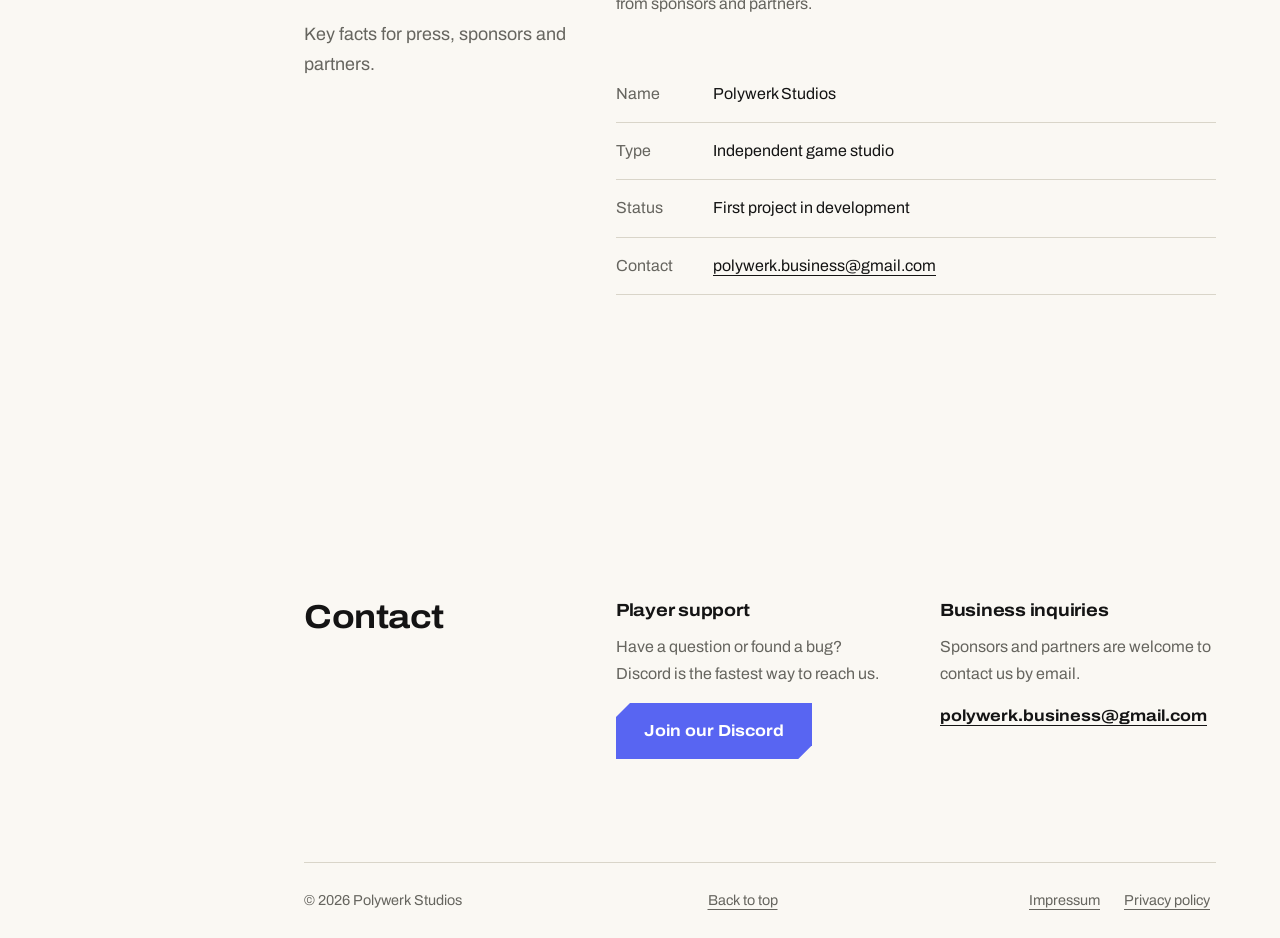
==== commit b0165ee2: "Analysis follow-up: idle performance, keyboard/screen reader fixes, copy, spacing, icons, cleanup - " ====
--- a/index.html
+++ b/index.html
@@ -1,20 +1,22 @@
 <!doctype html>
 <html lang="en"><head><meta charset="utf-8"><meta name="viewport" content="width=device-width,initial-scale=1">
-<title>Polywerk Studios</title><meta name="description" content="We're a small team building games with passion.">
+<title>Polywerk Studios | Independent game studio</title><meta name="description" content="Polywerk Studios is an independent game studio. We're a small team building games with passion.">
 <meta name="robots" content="noindex"><!-- remove before launch -->
-<meta property="og:title" content="Polywerk Studios"><meta property="og:description" content="We're a small team building games with passion."><meta property="og:image" content="assets/polywerk-banner.png">
+<meta property="og:title" content="Polywerk Studios | Independent game studio"><meta property="og:description" content="Polywerk Studios is an independent game studio. We're a small team building games with passion."><meta property="og:image" content="assets/polywerk-banner.png">
 <meta name="theme-color" content="#FAF8F3">
 <script>document.documentElement.className+=" js"</script>
-<link rel="icon" href="assets/polywerk-icon.svg" type="image/svg+xml"><link rel="preload" href="assets/archivo.woff2" as="font" type="font/woff2" crossorigin>
+<link rel="icon" href="assets/favicon-32.png" sizes="32x32" type="image/png"><link rel="icon" href="assets/polywerk-icon.svg" type="image/svg+xml"><link rel="apple-touch-icon" href="assets/apple-touch-icon.png">
+<link rel="preload" href="assets/archivo.woff2" as="font" type="font/woff2" crossorigin>
 <link rel="stylesheet" href="assets/style.css"></head>
 <body>
-<canvas id="net" aria-hidden="true"></canvas><div class="progress" aria-hidden="true"></div>
+<a class="btn skip" href="#main">Skip to content</a>
+<canvas id="net" aria-hidden="true"></canvas>
 <a class="logo" href="#home" aria-label="Polywerk Studios, home"><img src="assets/polywerk-mark.svg" alt="" width="52" height="58"></a>
-<nav class="rail" aria-label="Main"><button class="rail-btn" type="button" aria-expanded="false">Menu</button><ul><li style="--i:0"><a href="#home"><span class="lbl">Home</span><i></i></a></li><li style="--i:1"><a href="#games"><span class="lbl">Games</span><i></i></a></li><li style="--i:2"><a href="#about"><span class="lbl">About</span><i></i></a></li><li style="--i:3"><a href="#press"><span class="lbl">Press & partners</span><i></i></a></li><li style="--i:4"><a href="#contact"><span class="lbl">Contact</span><i></i></a></li></ul></nav>
-<a class="fab" href="#contact" aria-label="Contact us"><span>Contact us</span> <svg viewBox="0 0 24 24" fill="none" stroke="currentColor" stroke-width="2.6" stroke-linecap="round" stroke-linejoin="round" aria-hidden="true"><path d="M12 4v15M6 13l6 6 6-6"/></svg></a>
-<main>
+<nav class="rail" aria-label="Main"><button class="rail-btn" type="button" aria-expanded="false">Menu</button><ul><li><a href="#home">Home</a></li><li><a href="#games">Games</a></li><li><a href="#about">About</a></li><li><a href="#press">Press & partners</a></li><li><a href="#contact">Contact</a></li></ul></nav>
+<a class="fab" href="#contact"><span>Contact us</span> <svg class="i-arrow" viewBox="0 0 24 24" fill="none" stroke="currentColor" stroke-width="2.6" stroke-linecap="round" stroke-linejoin="round" aria-hidden="true"><path d="M12 4v15M6 13l6 6 6-6"/></svg><svg class="i-chat" viewBox="0 0 24 24" fill="none" stroke="currentColor" stroke-width="2.6" stroke-linecap="round" stroke-linejoin="round" aria-hidden="true"><path d="M5 5h14a2 2 0 0 1 2 2v8a2 2 0 0 1-2 2h-7l-5 4v-4H5a2 2 0 0 1-2-2V7a2 2 0 0 1 2-2z"/></svg></a>
+<main id="main" tabindex="-1">
 
-<section id="home">
+<section id="home" tabindex="-1">
 <div class="intro"><img data-fade class="intro-d" src="assets/polywerk-banner.svg" alt="Polywerk Studios" width="1920" height="1080" fetchpriority="high"><div class="intro-m"><img data-fade src="assets/polywerk-mark.svg" alt="Polywerk Studios" width="1024" height="1024"></div></div>
 <div class="hero"><div class="wrap">
 <div class="hx hx1" data-depth="0.5" aria-hidden="true"><svg class="hexmark" viewBox="100 40 830 940" aria-hidden="true"><g stroke="currentColor" stroke-width="34" fill="none"><path pathLength="1" d="M200,263 L452,116M572,116 L825,263M139,366 L139,657M884,366 L884,657M200,760 L452,907M572,907 L825,760"/></g><g fill="currentColor"><path d="M511,44 L547,80 L511,116 L475,80Z M140,261 L176,297 L140,333 L104,297Z M883,261 L919,297 L883,333 L847,297Z M140,690 L176,726 L140,762 L104,726Z M883,690 L919,726 L883,762 L847,726Z M511,906 L547,942 L511,978 L475,942Z"/></g></svg></div>
@@ -24,49 +26,49 @@
 </div></div>
 </section>
 
-<section id="games"><div class="wrap sec">
+<section id="games" tabindex="-1"><div class="wrap sec">
 <span class="rule" data-r></span>
-<div class="col-s"><h2 data-r>Games</h2><p class="lead" data-r style="--d:.1s;margin-top:20px">There is nothing to play yet.</p></div>
-<div class="col-m"><div class="tile3d" data-r style="--d:.15s"><div class="tile"><span class="ghost" aria-hidden="true"><svg class="hexmark" viewBox="100 40 830 940" aria-hidden="true"><g stroke="currentColor" stroke-width="34" fill="none"><path pathLength="1" d="M200,263 L452,116M572,116 L825,263M139,366 L139,657M884,366 L884,657M200,760 L452,907M572,907 L825,760"/></g><g fill="currentColor"><path d="M511,44 L547,80 L511,116 L475,80Z M140,261 L176,297 L140,333 L104,297Z M883,261 L919,297 L883,333 L847,297Z M140,690 L176,726 L140,762 L104,726Z M883,690 L919,726 L883,762 L847,726Z M511,906 L547,942 L511,978 L475,942Z"/></g></svg></span><svg class="hexmark" viewBox="100 40 830 940" aria-hidden="true"><g stroke="currentColor" stroke-width="34" fill="none"><path pathLength="1" d="M200,263 L452,116M572,116 L825,263M139,366 L139,657M884,366 L884,657M200,760 L452,907M572,907 L825,760"/></g><g fill="currentColor"><path d="M511,44 L547,80 L511,116 L475,80Z M140,261 L176,297 L140,333 L104,297Z M883,261 L919,297 L883,333 L847,297Z M140,690 L176,726 L140,762 L104,726Z M883,690 L919,726 L883,762 L847,726Z M511,906 L547,942 L511,978 L475,942Z"/></g></svg><h3 class="statement" style="font-size:clamp(1.2rem,2vw,1.5rem)">Our first project is in development.</h3><p class="muted">We will share more as soon as we can.</p></div></div></div>
+<div class="col-s"><h2 data-r>Games</h2><p class="lead sub d1" data-r>Nothing to play just yet.</p></div>
+<div class="col-m"><div class="tile3d d1" data-r><div class="tile"><span class="ghost" aria-hidden="true"><svg class="hexmark" viewBox="100 40 830 940" aria-hidden="true"><g stroke="currentColor" stroke-width="34" fill="none"><path pathLength="1" d="M200,263 L452,116M572,116 L825,263M139,366 L139,657M884,366 L884,657M200,760 L452,907M572,907 L825,760"/></g><g fill="currentColor"><path d="M511,44 L547,80 L511,116 L475,80Z M140,261 L176,297 L140,333 L104,297Z M883,261 L919,297 L883,333 L847,297Z M140,690 L176,726 L140,762 L104,726Z M883,690 L919,726 L883,762 L847,726Z M511,906 L547,942 L511,978 L475,942Z"/></g></svg></span><svg class="hexmark" viewBox="100 40 830 940" aria-hidden="true"><g stroke="currentColor" stroke-width="34" fill="none"><path pathLength="1" d="M200,263 L452,116M572,116 L825,263M139,366 L139,657M884,366 L884,657M200,760 L452,907M572,907 L825,760"/></g><g fill="currentColor"><path d="M511,44 L547,80 L511,116 L475,80Z M140,261 L176,297 L140,333 L104,297Z M883,261 L919,297 L883,333 L847,297Z M140,690 L176,726 L140,762 L104,726Z M883,690 L919,726 L883,762 L847,726Z M511,906 L547,942 L511,978 L475,942Z"/></g></svg><h3 class="statement">Our first project is in development.</h3><p class="muted">We'll share more here as soon as we can.</p><p><a class="tlink" href="https://discord.gg/nbb7JpqRh4">Follow along on Discord</a></p></div></div></div>
 </div></section>
 
-<section id="about"><div class="wrap sec">
+<section id="about" tabindex="-1"><div class="wrap sec">
 <span class="rule" data-r></span>
 <div class="col-s"><h2 data-r>About us</h2></div>
 <div class="col-m">
-<p class="statement" data-r style="--d:.1s">Polywerk Studios is an independent game studio.</p>
+<p class="statement d1" data-r>Polywerk Studios is an independent game studio.</p>
 <div class="three">
-<div class="princ" data-r><svg class="hexmark" viewBox="100 40 830 940" aria-hidden="true"><g stroke="currentColor" stroke-width="34" fill="none"><path pathLength="1" d="M200,263 L452,116M572,116 L825,263M139,366 L139,657M884,366 L884,657M200,760 L452,907M572,907 L825,760"/></g><g class="ic" fill="none" stroke="currentColor" stroke-width="30" stroke-linecap="round" stroke-linejoin="round"><circle cx="511" cy="440" r="58"/><path d="M401,650 C401,570 450,545 511,545 C572,545 621,570 621,650"/><circle cx="362" cy="478" r="38"/><path d="M296,640 C296,590 322,566 362,566"/><circle cx="660" cy="478" r="38"/><path d="M726,640 C726,590 700,566 660,566"/></g><g fill="currentColor"><path d="M511,44 L547,80 L511,116 L475,80Z M140,261 L176,297 L140,333 L104,297Z M883,261 L919,297 L883,333 L847,297Z M140,690 L176,726 L140,762 L104,726Z M883,690 L919,726 L883,762 L847,726Z M511,906 L547,942 L511,978 L475,942Z"/></g></svg><h3>Small team</h3><p class="muted">Short ways and personal care for every detail.</p></div>
-<div class="princ" data-r style="--d:.12s"><svg class="hexmark" viewBox="100 40 830 940" aria-hidden="true"><g stroke="currentColor" stroke-width="34" fill="none"><path pathLength="1" d="M200,263 L452,116M572,116 L825,263M139,366 L139,657M884,366 L884,657M200,760 L452,907M572,907 L825,760"/></g><g class="ic" fill="none" stroke="currentColor" stroke-width="30" stroke-linecap="round" stroke-linejoin="round"><path d="M386,391 H636 A45,45 0 0 1 681,436 V536 A45,45 0 0 1 636,581 H541 L451,651 V581 H386 A45,45 0 0 1 341,536 V436 A45,45 0 0 1 386,391 Z"/><path d="M416,461 H606 M416,511 H546"/></g><g fill="currentColor"><path d="M511,44 L547,80 L511,116 L475,80Z M140,261 L176,297 L140,333 L104,297Z M883,261 L919,297 L883,333 L847,297Z M140,690 L176,726 L140,762 L104,726Z M883,690 L919,726 L883,762 L847,726Z M511,906 L547,942 L511,978 L475,942Z"/></g></svg><h3>Direct contact</h3><p class="muted">You can talk to us on Discord or by email.</p></div>
-<div class="princ" data-r style="--d:.24s"><svg class="hexmark" viewBox="100 40 830 940" aria-hidden="true"><g stroke="currentColor" stroke-width="34" fill="none"><path pathLength="1" d="M200,263 L452,116M572,116 L825,263M139,366 L139,657M884,366 L884,657M200,760 L452,907M572,907 L825,760"/></g><g class="ic" fill="none" stroke="currentColor" stroke-width="30" stroke-linecap="round" stroke-linejoin="round"><path d="M511,650 C395,565 345,505 345,450 C345,405 380,378 422,378 C462,378 494,402 511,438 C528,402 560,378 600,378 C642,378 677,405 677,450 C677,505 627,565 511,650 Z"/></g><g fill="currentColor"><path d="M511,44 L547,80 L511,116 L475,80Z M140,261 L176,297 L140,333 L104,297Z M883,261 L919,297 L883,333 L847,297Z M140,690 L176,726 L140,762 L104,726Z M883,690 L919,726 L883,762 L847,726Z M511,906 L547,942 L511,978 L475,942Z"/></g></svg><h3>Made with passion</h3><p class="muted">We build what we would like to play ourselves.</p></div>
+<div class="princ" data-r><svg class="hexmark" viewBox="100 40 830 940" aria-hidden="true"><g stroke="currentColor" stroke-width="34" fill="none"><path pathLength="1" d="M200,263 L452,116M572,116 L825,263M139,366 L139,657M884,366 L884,657M200,760 L452,907M572,907 L825,760"/></g><g class="ic" fill="none" stroke="currentColor" stroke-width="30" stroke-linecap="round" stroke-linejoin="round"><circle cx="511" cy="440" r="58"/><path d="M401,650 C401,570 450,545 511,545 C572,545 621,570 621,650"/><circle cx="362" cy="478" r="38"/><path d="M296,640 C296,590 322,566 362,566"/><circle cx="660" cy="478" r="38"/><path d="M726,640 C726,590 700,566 660,566"/></g><g fill="currentColor"><path d="M511,44 L547,80 L511,116 L475,80Z M140,261 L176,297 L140,333 L104,297Z M883,261 L919,297 L883,333 L847,297Z M140,690 L176,726 L140,762 L104,726Z M883,690 L919,726 L883,762 L847,726Z M511,906 L547,942 L511,978 L475,942Z"/></g></svg><h3>Small team</h3><p class="muted">Quick decisions and close attention to every detail.</p></div>
+<div class="princ d1" data-r><svg class="hexmark" viewBox="100 40 830 940" aria-hidden="true"><g stroke="currentColor" stroke-width="34" fill="none"><path pathLength="1" d="M200,263 L452,116M572,116 L825,263M139,366 L139,657M884,366 L884,657M200,760 L452,907M572,907 L825,760"/></g><g class="ic" fill="none" stroke="currentColor" stroke-width="30" stroke-linecap="round" stroke-linejoin="round"><path d="M386,391 H636 A45,45 0 0 1 681,436 V536 A45,45 0 0 1 636,581 H541 L451,651 V581 H386 A45,45 0 0 1 341,536 V436 A45,45 0 0 1 386,391 Z"/><path d="M416,461 H606 M416,511 H546"/></g><g fill="currentColor"><path d="M511,44 L547,80 L511,116 L475,80Z M140,261 L176,297 L140,333 L104,297Z M883,261 L919,297 L883,333 L847,297Z M140,690 L176,726 L140,762 L104,726Z M883,690 L919,726 L883,762 L847,726Z M511,906 L547,942 L511,978 L475,942Z"/></g></svg><h3>Direct contact</h3><p class="muted">You can talk to us on Discord or by email.</p></div>
+<div class="princ d2" data-r><svg class="hexmark" viewBox="100 40 830 940" aria-hidden="true"><g stroke="currentColor" stroke-width="34" fill="none"><path pathLength="1" d="M200,263 L452,116M572,116 L825,263M139,366 L139,657M884,366 L884,657M200,760 L452,907M572,907 L825,760"/></g><g class="ic" fill="none" stroke="currentColor" stroke-width="30" stroke-linecap="round" stroke-linejoin="round"><path d="M511,650 C395,565 345,505 345,450 C345,405 380,378 422,378 C462,378 494,402 511,438 C528,402 560,378 600,378 C642,378 677,405 677,450 C677,505 627,565 511,650 Z"/></g><g fill="currentColor"><path d="M511,44 L547,80 L511,116 L475,80Z M140,261 L176,297 L140,333 L104,297Z M883,261 L919,297 L883,333 L847,297Z M140,690 L176,726 L140,762 L104,726Z M883,690 L919,726 L883,762 L847,726Z M511,906 L547,942 L511,978 L475,942Z"/></g></svg><h3>Made with passion</h3><p class="muted">We make the games we want to play ourselves.</p></div>
 </div>
-<p class="muted" data-r style="margin-top:56px">We want to create games that are enjoyable, carefully made and fair to the people who play them. A friendly and respectful community matters to us.</p>
+<p class="muted after" data-r>We want to create games that are enjoyable, carefully made and fair to the people who play them. A friendly and respectful community matters to us.</p>
 </div>
 </div></section>
 
-<section id="press"><div class="wrap sec">
+<section id="press" tabindex="-1"><div class="wrap sec">
 <span class="rule" data-r></span>
-<div class="col-s"><h2 data-r>Press &amp; partners</h2><p class="lead" data-r style="--d:.1s;margin-top:20px">Everything you need to write about us or work with us.</p></div>
+<div class="col-s"><h2 data-r>Press &amp; partners</h2><p class="lead sub d1" data-r>Key facts for press, sponsors and partners.</p></div>
 <div class="col-m">
-<div data-r><h3>Short description</h3><p class="muted" style="margin-top:12px">Polywerk Studios is an independent game studio. We are happily open to every sponsorship inquiry.</p></div>
-<dl class="facts" data-r style="margin-top:48px;--d:.12s">
+<div class="blk" data-r><h3>Short description</h3><p class="muted">Polywerk Studios is an independent game studio. We are always happy to hear from sponsors and partners.</p></div>
+<dl class="facts d1" data-r>
 <dt>Name</dt><dd>Polywerk Studios</dd><dt>Type</dt><dd>Independent game studio</dd>
-<dt>Status</dt><dd>First project in development</dd><dt>Press</dt><dd><a href="mailto:polywerk.business@gmail.com">polywerk.business@gmail.com</a></dd></dl>
+<dt>Status</dt><dd>First project in development</dd><dt>Contact</dt><dd><a href="mailto:polywerk.business@gmail.com">polywerk.business@gmail.com</a></dd></dl>
 </div>
 </div></section>
 
-<section id="contact"><div class="wrap sec">
+<section id="contact" tabindex="-1"><div class="wrap sec">
 <span class="rule" data-r></span>
 <div class="col-s"><h2 data-r>Contact</h2></div>
 <div class="col-m two">
-<div data-r><h3>Player support</h3><p class="muted" style="margin-top:12px">Do you have a question or found a problem? Discord is the fastest way to reach us.</p>
+<div class="blk" data-r><h3>Player support</h3><p class="muted">Have a question or found a bug? Discord is the fastest way to reach us.</p>
 <div class="actions"><a class="btn discord" href="https://discord.gg/nbb7JpqRh4">Join our Discord</a></div></div>
-<div data-r style="--d:.12s"><h3>Business inquiries</h3><p class="muted" style="margin-top:12px">Sponsors and partners are welcome to contact us by email.</p>
+<div class="blk d1" data-r><h3>Business inquiries</h3><p class="muted">Sponsors and partners are welcome to contact us by email.</p>
 <p><a class="mail" href="mailto:polywerk.business@gmail.com">polywerk.business@gmail.com</a></p></div>
 </div>
 </div></section>
 
 </main>
-<footer class="side"><div class="wrap"><div class="foot"><span>&copy; 2026 Polywerk Studios</span><a class="back" href="#home">Back to top</a><nav aria-label="Legal"><a href="impressum.html">Impressum</a><a href="datenschutz.html">Privacy policy</a></nav></div></div></footer>
+<footer class="side"><div class="wrap"><div class="foot"><span>&copy; 2026 Polywerk Studios</span><a href="#home">Back to top</a><nav aria-label="Legal"><a href="impressum.html">Impressum</a><a href="datenschutz.html">Privacy policy</a></nav></div></div></footer>
 <script src="assets/site.js" defer></script>
 </body></html>
--- a/assets/style.css
+++ b/assets/style.css
@@ -1,22 +1,38 @@
+/* =========================================================
+   Polywerk Studios – styles
+   Order: tokens · base · type · navigation · intro/hero ·
+   components · sections · legal pages · motion ·
+   responsive · reduced motion
+   ========================================================= */
+
+/* ---------- Tokens ---------- */
 @font-face{font-family:Archivo;src:url(archivo.woff2) format("woff2");font-weight:100 900;font-stretch:62% 125%;font-display:swap}
 :root{
   --bg:#FAF8F3;--surface:#EFECE3;--line:#D9D5C9;
   --text:#141414;--muted:#66655F;
+  --discord:#5865F2;--discord-hover:#4752C4;
   --wide:112%;--pad:clamp(20px,5vw,64px);--max:1180px;
+  --side:240px;          /* left column kept free for the menu on desktop */
+  --rail-x:var(--pad);   /* left edge of menu and corner logo */
   --chamfer:polygon(14px 0,100% 0,100% calc(100% - 14px),calc(100% - 14px) 100%,0 100%,0 14px);
-  --ease:cubic-bezier(.2,.7,.2,1);
-}
+  --chamfer-s:polygon(10px 0,100% 0,100% calc(100% - 10px),calc(100% - 10px) 100%,0 100%,0 10px);
+  --ease:cubic-bezier(.2,.7,.2,1);--spring:cubic-bezier(.34,1.56,.64,1);
+}
+
+/* ---------- Base ---------- */
 *{box-sizing:border-box}
 html{background:var(--bg)}
 body{margin:0;background:var(--bg);color:var(--text);font:400 1rem/1.65 Archivo,system-ui,sans-serif;-webkit-font-smoothing:antialiased;overflow-x:hidden}
 a{color:inherit;text-decoration-thickness:1px;text-underline-offset:.25em}
 a:hover{text-decoration-thickness:2px}
 :focus-visible{outline:2px solid var(--text);outline-offset:4px}
+[tabindex="-1"]:focus{outline:none}
 .wrap{max-width:var(--max);margin:0 auto;padding:0 var(--pad)}
+.sr-only{position:absolute;width:1px;height:1px;overflow:hidden;clip:rect(0 0 0 0);white-space:nowrap}
 #net{position:fixed;inset:0;width:100%;height:100%;z-index:0;pointer-events:none}
-main,footer,.logo,.bar{position:relative;z-index:1}
-
-/* type */
+main,footer,.bar{position:relative;z-index:1}
+
+/* ---------- Type ---------- */
 h1,h2,h3{font-stretch:var(--wide);font-weight:700;line-height:1.04;letter-spacing:-.015em;margin:0;text-wrap:balance}
 h1{font-size:clamp(1.9rem,3.8vw,3.1rem);line-height:1.12}
 h2{font-size:clamp(1.6rem,2.6vw,2.3rem)}
@@ -26,92 +42,157 @@
 .muted{color:var(--muted)}
 .statement{font-size:clamp(1.35rem,2.3vw,1.9rem);font-stretch:var(--wide);font-weight:700;line-height:1.25;letter-spacing:-.01em;max-width:22em;margin:0}
 
-/* corner logo + side rail */
-.logo{position:fixed;top:22px;left:var(--pad);z-index:25;display:block;line-height:0;opacity:0;pointer-events:none;transition:opacity .5s}
-body.past .logo{opacity:1;pointer-events:auto}
+/* ---------- Buttons & links ---------- */
+.btn{position:relative;isolation:isolate;display:inline-block;padding:15px 28px;color:var(--bg);font-weight:700;font-stretch:112%;text-decoration:none}
+.btn::before{content:"";position:absolute;inset:0;z-index:-1;background:var(--text);clip-path:var(--chamfer);transition:transform .2s var(--ease)}
+.btn:hover::before{transform:scale(1.05)}
+.btn.discord{color:#fff}
+.btn.discord::before{background:var(--discord)}
+.btn.discord:hover::before{background:var(--discord-hover)}
+.actions{display:flex;flex-wrap:wrap;align-items:center;gap:16px 28px}
+.tlink{font-weight:700;font-stretch:112%}
+.skip{position:fixed;left:16px;top:16px;z-index:40;transform:translateY(-200%)}
+.skip:focus{transform:none}
+
+/* ---------- Navigation: corner logo, menu, contact shortcut ---------- */
+.logo{position:fixed;top:22px;left:var(--rail-x);z-index:25;display:block;line-height:0;visibility:hidden;opacity:0;transition:opacity .5s,visibility 0s .5s}
+body.past .logo{visibility:visible;opacity:1;transition-delay:0s}
 .logo img{width:52px;height:58px;display:block}
-.rail{position:fixed;left:var(--pad);top:50%;transform:translateY(-50%);z-index:20}
+
+.rail{position:fixed;left:var(--rail-x);top:50%;transform:translateY(-50%);z-index:20}
 .rail ul{--p:0;list-style:none;margin:0;padding:0 0 0 28px;position:relative;display:flex;flex-direction:column;gap:4px}
 .rail ul::before,.rail ul::after{content:"";position:absolute;left:0;top:8px;bottom:8px;width:2px}
 .rail ul::before{background:var(--line)}
 .rail ul::after{background:var(--text);transform-origin:top;transform:scaleY(var(--p));transition:transform .2s linear}
-.rail li{position:relative;opacity:0;transform:translateX(-34px);animation:railIn .8s var(--ease) forwards;animation-delay:calc(.5s + var(--i)*.09s)}
+.rail li{position:relative;opacity:0;transform:translateX(-34px);animation:railIn .8s var(--ease) .5s forwards}
+.rail li:nth-child(2){animation-delay:.59s}
+.rail li:nth-child(3){animation-delay:.68s}
+.rail li:nth-child(4){animation-delay:.77s}
+.rail li:nth-child(5){animation-delay:.86s}
+.rail li::before{content:"";position:absolute;left:-32px;top:50%;width:9px;height:9px;margin-top:-4.5px;background:var(--text);transform:rotate(45deg) scale(0);transition:transform .5s var(--spring)}
+.rail li:has(a[aria-current])::before{transform:rotate(45deg) scale(1)}
+.rail a{display:block;padding:7px 0;font-weight:700;font-stretch:112%;font-size:1.05rem;line-height:1.2;text-decoration:none;color:var(--muted);text-shadow:0 0 10px var(--bg),0 0 3px var(--bg);transition:color .25s,transform .5s var(--spring)}
+.rail a:hover{color:var(--text);transform:translateX(8px)}
+.rail a[aria-current]{color:var(--text);transform:translateX(14px)}
+.rail-btn{display:none;position:relative;isolation:isolate;margin-left:auto;padding:10px 20px;border:0;background:none;color:var(--bg);font:inherit;font-weight:700;font-stretch:112%;font-size:.9rem;cursor:pointer}
+.rail-btn::before{content:"";position:absolute;inset:0;z-index:-1;background:var(--text);clip-path:var(--chamfer-s)}
+
+.fab{position:fixed;right:var(--pad);bottom:26px;z-index:20;display:flex;align-items:center;gap:12px;padding:14px 22px;isolation:isolate;color:var(--bg);font-weight:700;font-stretch:112%;text-decoration:none;visibility:hidden;opacity:0;transform:translateY(28px);transition:opacity .5s var(--ease),transform .5s var(--ease),visibility 0s .5s}
+.fab::before{content:"";position:absolute;inset:0;z-index:-1;background:var(--text);clip-path:var(--chamfer);transition:transform .2s var(--ease)}
+.fab:hover::before{transform:scale(1.06)}
+body.past .fab{visibility:visible;opacity:1;transform:none;transition-delay:0s}
+body.past.at-contact .fab{visibility:hidden;opacity:0;transform:translateY(28px);transition-delay:0s,0s,.5s}
+.fab svg{width:18px;height:18px}
+.fab .i-chat{display:none}
+
+/* ---------- Intro (banner) & hero ---------- */
+#home{padding:0}
+.intro{position:relative;height:100svh;overflow:hidden}
+.intro img{will-change:transform,opacity}
+.intro-d{position:absolute;left:calc(var(--rail-x) + 146px);width:calc(100% - var(--rail-x) - 146px);height:auto;aspect-ratio:16/9;max-height:100svh;object-fit:cover;top:calc(50% - (100vw - var(--rail-x) - 146px) * 9 / 32);
+  -webkit-mask-image:linear-gradient(90deg,transparent,#000 150px),linear-gradient(transparent,#000 14%,#000 86%,transparent);-webkit-mask-composite:source-in;
+  mask-image:linear-gradient(90deg,transparent,#000 150px),linear-gradient(transparent,#000 14%,#000 86%,transparent);mask-composite:intersect}
+.intro-m{display:none;position:absolute;inset:0;align-items:center;justify-content:center}
+.intro-m img{width:min(64vw,380px);height:auto}
+
+.hero{min-height:70svh;display:flex;overflow:clip}
+.hero .wrap{position:relative;width:100%;display:flex;flex-direction:column;justify-content:flex-end;padding-block:64px 10vh}
+.hero h1{max-width:15em}
+.hx{position:absolute;pointer-events:none;color:var(--text);will-change:transform}
+.hx svg{display:block;width:100%;height:auto}
+.hx1{right:calc(var(--pad) - 40px);top:6%;width:min(40vw,460px);opacity:.07}
+.hx2{right:calc(var(--pad) + 14vw);top:38%;width:min(22vw,260px);opacity:.12}
+.hx3{right:calc(var(--pad) + 2vw);top:64%;width:min(11vw,130px);opacity:.2}
+
+/* ---------- Sections ---------- */
+section{padding-block:clamp(64px,8vw,120px)}
+.sec{display:grid;grid-template-columns:repeat(12,1fr);column-gap:24px;row-gap:48px}
+.col-s{grid-column:1/5}
+.col-m{grid-column:5/13}
+.rule{grid-column:1/-1;display:block;height:1px;background:var(--text);opacity:.22;margin-bottom:clamp(24px,4vw,56px)}
+.sub{margin-top:20px}
+.blk h3+p{margin-top:12px}
+.after{margin-top:56px}
+
+/* Games tile */
+.tile3d{filter:drop-shadow(10px 10px 0 rgba(20,20,20,.1)) drop-shadow(20px 20px 0 rgba(20,20,20,.06));transition:transform .5s var(--ease);will-change:transform}
+.tile{position:relative;overflow:hidden;background:var(--surface);clip-path:var(--chamfer);padding:clamp(28px,5vw,56px);min-height:300px;display:flex;flex-direction:column;justify-content:flex-end;gap:16px}
+.tile>*{position:relative}
+.tile>.ghost{position:absolute;right:-50px;top:-50px;width:280px;opacity:.07;color:var(--text)}
+.tile h3{font-size:clamp(1.2rem,2vw,1.5rem)}
+.tile p{margin:0}
+.ghost svg{width:100%;height:auto}
+
+/* Hexagon marks & principles */
+.hexmark{width:68px;height:77px;display:block;color:var(--text)}
+/* on hover the frame turns by 60° (lands on itself), the icon inside stays upright */
+.hexmark>g{transform-box:view-box;transform-origin:511.5px 511px;transition:transform .8s var(--ease)}
+.princ:hover .hexmark>g:not(.ic){transform:rotate(60deg)}
+.three{display:grid;grid-template-columns:repeat(3,1fr);gap:32px;margin-top:64px}
+.princ h3{margin:18px 0 10px}
+.princ p{margin:0}
+
+/* Press facts & contact */
+.facts{margin:48px 0 0;display:grid;grid-template-columns:max-content 1fr}
+.facts dt,.facts dd{margin:0;padding:15px 0;border-bottom:1px solid var(--line)}
+.facts dt{color:var(--muted);padding-right:40px}
+.two{display:grid;grid-template-columns:1fr 1fr;gap:48px}
+.mail{font-weight:700;font-stretch:112%;word-break:break-all}
+.mail,.facts dd a{display:inline-block;padding-block:12px;margin-block:-12px}
+
+/* Footer */
+.foot{display:flex;flex-wrap:wrap;align-items:center;justify-content:space-between;gap:0 24px;padding-block:14px;border-top:1px solid var(--line);color:var(--muted);font-size:.9rem}
+.foot>span{display:inline-block;padding:12px 0}
+.foot nav{display:flex;gap:12px}
+.foot a{display:inline-block;padding:12px 6px}
+
+/* ---------- Legal pages & 404 ---------- */
+.bar{display:flex;align-items:center;justify-content:space-between;padding-block:22px}
+.bar .logo{position:static;visibility:visible;opacity:1}
+.legal{padding-block:56px 120px}
+.legal h1{margin-bottom:28px}
+.nf{text-align:center;padding-block:15vh 120px}
+.nf img{display:block;margin:0 auto 32px}
+.nf .lead{margin:0 auto 36px}
+
+/* ---------- Motion ---------- */
+/* scroll reveal: plays every time an element enters the screen */
+.js [data-r]{opacity:0;transform:translateY(36px);transition:opacity .8s var(--ease),transform .8s var(--ease);transition-delay:var(--d,0s)}
+.js [data-r].in{opacity:1;transform:none}
+.d1{--d:.12s}
+.d2{--d:.24s}
+.js .rule[data-r]{opacity:.22;transform:scaleX(0);transform-origin:left;transition:transform 1.2s var(--ease)}
+.js .rule[data-r].in{transform:none}
+/* hexagon marks draw themselves when revealed (the hero ones are always drawn) */
+.js .hexmark g:first-child path{stroke-dasharray:1;stroke-dashoffset:1;transition:stroke-dashoffset 1.3s var(--ease) .25s}
+.js .hexmark g:last-child{opacity:0;transition:opacity .6s .9s,transform .8s var(--ease) 0s}
+.js .hexmark .ic{opacity:0;transition:opacity .7s 1.1s}
+.js .in .hexmark g:first-child path,.js .hx .hexmark g:first-child path{stroke-dashoffset:0}
+.js .in .hexmark g:last-child,.js .in .hexmark .ic,.js .hx .hexmark g:last-child{opacity:1}
+.js .intro-m img{animation:markIn 1.3s var(--ease) both}
+body.past .fab svg{animation:bob .9s ease-in-out .4s 2}
+.fab:hover svg{animation:bob .6s ease-in-out infinite}
 @keyframes railIn{to{opacity:1;transform:none}}
-.rail li::before{content:"";position:absolute;left:-32px;top:50%;width:9px;height:9px;margin-top:-4.5px;background:var(--text);transform:rotate(45deg) scale(0);transition:transform .5s cubic-bezier(.34,1.56,.64,1)}
-.rail li:has(a.on)::before{transform:rotate(45deg) scale(1)}
-.rail a{display:block;padding:7px 0;font-weight:700;font-stretch:112%;font-size:1.05rem;line-height:1.2;text-decoration:none;color:var(--muted);text-shadow:0 0 10px var(--bg),0 0 3px var(--bg);transition:color .25s,transform .5s cubic-bezier(.34,1.56,.64,1)}
-.rail a:hover{color:var(--text);transform:translateX(8px)}
-.rail a.on{color:var(--text);transform:translateX(14px)}
-.rail-btn{display:none;font:inherit;font-weight:700;font-stretch:112%;font-size:.9rem;color:var(--text);background:var(--bg);border:1px solid var(--text);padding:8px 16px;cursor:pointer}
-@media (min-width:1000px){main>section:not(#home),.hero,footer.side{padding-left:240px}}
+@keyframes markIn{from{opacity:0;transform:scale(.9)}}
+@keyframes bob{50%{transform:translateY(5px)}}
+
+/* ---------- Responsive ---------- */
+@media (min-width:1000px){
+  /* menu sits next to the centered content, also on very wide screens */
+  :root{--rail-x:max(var(--pad),calc((100vw - var(--max) - var(--side)) / 2 + var(--pad) - 18px))}
+  main>section:not(#home),.hero,footer.side{padding-left:var(--side)}
+}
 @media (max-width:999px){
+  body.past>.logo{visibility:hidden;opacity:0}
   .rail{left:auto;top:14px;right:14px;transform:none}
-  .rail-btn{display:block;margin-left:auto}
+  .rail-btn{display:block}
   .rail ul{display:none;margin-top:8px;padding:18px 22px;background:var(--bg);border:1px solid var(--text)}
   .rail ul::before,.rail ul::after,.rail li::before{display:none}
   .rail.open ul{display:flex}
   .rail li{animation:none;opacity:1;transform:none}
-  .rail a{font-size:1.05rem}
-}
-
-/* contact shortcut */
-.fab{visibility:hidden;position:fixed;right:var(--pad);bottom:26px;z-index:20;display:flex;align-items:center;gap:12px;padding:14px 22px;isolation:isolate;color:var(--bg);font-weight:700;font-stretch:112%;text-decoration:none;opacity:0;transform:translateY(28px);pointer-events:none;transition:opacity .5s var(--ease),transform .5s var(--ease),visibility 0s .5s}
-.fab::before{content:"";position:absolute;inset:0;z-index:-1;background:var(--text);clip-path:var(--chamfer);transition:transform .2s var(--ease)}
-.fab:hover::before{transform:scale(1.06)}
-body.past .fab{visibility:visible;opacity:1;transform:none;pointer-events:auto;transition-delay:0s}
-body.at-contact .fab{visibility:hidden;opacity:0;transform:translateY(28px);pointer-events:none;transition-delay:0s,0s,.5s}
-.fab svg{width:18px;height:18px;animation:bob 1.6s ease-in-out infinite}
-.fab:hover svg{animation-duration:.6s}
-@keyframes bob{50%{transform:translateY(5px)}}
-
-/* banner intro */
-#home{padding:0}
-.intro{position:relative;height:100svh;overflow:hidden}
-.intro img{position:absolute;inset:0;width:100%;height:100%;object-fit:cover;will-change:transform,opacity}
-@media (max-aspect-ratio:1/1){.intro img{object-fit:contain;-webkit-mask-image:linear-gradient(transparent,#000 14%,#000 86%,transparent);mask-image:linear-gradient(transparent,#000 14%,#000 86%,transparent)}}
-
-/* hero */
-.hero{min-height:100svh;display:flex;align-items:flex-end}
-.hero .wrap{width:100%;padding-block:120px 11vh}
-.hero h1 span{display:block}
-.hero h1 span+span{margin-left:.8em}
-.hero .lead{margin:28px 0 36px 4px}
-
-/* actions */
-.actions{display:flex;flex-wrap:wrap;align-items:center;gap:16px 28px}
-.btn{position:relative;isolation:isolate;display:inline-block;padding:15px 28px;color:var(--bg);font-weight:700;font-stretch:112%;text-decoration:none}
-.btn::before{content:"";position:absolute;inset:0;z-index:-1;background:var(--text);clip-path:var(--chamfer);transition:transform .2s var(--ease)}
-.btn:hover::before{transform:scale(1.05)}
-
-/* sections: 12-column grid, items sit at different offsets */
-section{padding-block:clamp(88px,12vw,170px)}
-.sec{display:grid;grid-template-columns:repeat(12,1fr);column-gap:24px;row-gap:48px}
-.col-s{grid-column:1/5}
-.col-m{grid-column:5/13}
-.hexmark{width:68px;height:77px;display:block;color:var(--text)}
-.three{display:grid;grid-template-columns:repeat(3,1fr);gap:32px;margin-top:64px}
-.two{display:grid;grid-template-columns:1fr 1fr;gap:48px}
-.princ h3{margin:18px 0 10px}
-.princ p{margin:0}
-.tile{background:var(--surface);clip-path:var(--chamfer);padding:clamp(28px,5vw,56px);min-height:300px;display:flex;flex-direction:column;justify-content:flex-end;gap:16px}
-.tile p{margin:0}
-.facts{margin:0;display:grid;grid-template-columns:max-content 1fr;gap:0}
-.facts dt,.facts dd{margin:0;padding:15px 0;border-bottom:1px solid var(--line)}
-.facts dt{color:var(--muted);padding-right:40px}
-.mail{font-weight:700;font-stretch:112%;word-break:break-all}
-
-footer nav{display:flex;gap:24px}
-
-/* legal pages */
-.bar{display:flex;align-items:center;justify-content:space-between;padding-block:22px}
-.bar .logo{position:static;opacity:1;pointer-events:auto}
-.legal{padding-block:56px 120px}
-.legal h1{font-size:clamp(1.9rem,3.8vw,3.1rem);margin-bottom:28px}
-
-/* scroll reveal: plays every time an element enters the screen */
-.js [data-r]{opacity:0;transform:translateY(36px);transition:opacity .8s var(--ease),transform .8s var(--ease);transition-delay:var(--d,0s)}
-.js [data-r].in{opacity:1;transform:none}
-
+  .intro-d{display:none}
+  .intro-m{display:flex}
+}
 @media (max-width:760px){
   .col-s,.col-m{grid-column:1/-1}
   .sec{row-gap:32px}
@@ -119,73 +200,24 @@
   .three{gap:36px;margin-top:48px}
   .facts{grid-template-columns:1fr}
   .facts dt{border-bottom:0;padding-bottom:0}
-}
-@media (prefers-reduced-motion:reduce){
-  .js [data-r]{opacity:1;transform:none;transition:none}
-  .btn::before,.lbl,.rail a i{transition:none}
-}
-
-/* depth */
-.progress{position:fixed;left:0;top:0;height:2px;width:100%;background:var(--text);transform:scaleX(0);transform-origin:left;z-index:30;pointer-events:none}
-.hero .wrap{position:relative}
-.hx{position:absolute;pointer-events:none;color:var(--text);will-change:transform}
-.hx svg{display:block;width:100%;height:auto}
-.hx1{right:calc(var(--pad) - 40px);top:12%;width:min(46vw,520px);opacity:.07}
-.hx2{right:calc(var(--pad) + 14vw);top:46%;width:min(24vw,280px);opacity:.12}
-.hx3{right:calc(var(--pad) + 2vw);top:70%;width:min(12vw,140px);opacity:.2}
-.rule{grid-column:1/-1;display:block;height:1px;background:var(--text);opacity:.22;margin-bottom:clamp(24px,4vw,56px)}
-.js .rule[data-r]{opacity:.22;transform:scaleX(0);transform-origin:left;transition:transform 1.2s var(--ease)}
-.js .rule[data-r].in{transform:none}
-.tile3d{filter:drop-shadow(10px 10px 0 rgba(20,20,20,.1)) drop-shadow(20px 20px 0 rgba(20,20,20,.06));transition:transform .5s var(--ease);will-change:transform}
-.tile{position:relative;overflow:hidden}
-.tile .ghost{position:absolute;right:-50px;top:-50px;width:280px;opacity:.07;color:var(--text)}
-.tile>*{position:relative}
-.tile>.ghost{position:absolute}
-.hexmark{transition:transform .8s var(--ease)}
-.princ:hover .hexmark{transform:rotate(60deg)}
-.js .hexmark g:first-child path{stroke-dasharray:1;stroke-dashoffset:1;transition:stroke-dashoffset 1.3s var(--ease) .25s}
-.js .hexmark g:last-child{opacity:0;transition:opacity .6s .9s}
-.js .in .hexmark g:first-child path,.js .hexmark.in g:first-child path{stroke-dashoffset:0}
-.js .in .hexmark g:last-child{opacity:1}
-.back{color:var(--muted)}
-@media (max-width:760px){.hx1{opacity:.05}.hx2,.hx3{display:none}}
-@media (prefers-reduced-motion:reduce){
-  .js .rule[data-r]{transform:none}.rail li{animation:none;opacity:1;transform:none}
-  .js .hexmark g:first-child path{stroke-dashoffset:0;transition:none}.js .hexmark g:last-child{opacity:1;transition:none}
-  .tile3d{transition:none}
-}
-.js .hx g:first-child path{stroke-dashoffset:0;transition:none}
-.js .hx g:last-child{opacity:1;transition:none}
-.ghost svg{width:100%;height:auto}
-.js .hexmark .ic{opacity:0;transition:opacity .7s 1.1s}
-.js .in .hexmark .ic{opacity:1}
-.js .hx .ic{opacity:1}
-@media (prefers-reduced-motion:reduce){.js .hexmark .ic{opacity:1;transition:none}}
-.hero{overflow-x:clip}
-@media (min-width:1000px){.intro img{inset:auto;left:210px;width:calc(100% - 210px);height:auto;aspect-ratio:16/9;max-height:100svh;object-fit:cover;top:calc(50% - (100vw - 210px) * 9 / 32);-webkit-mask-image:linear-gradient(90deg,transparent,#000 150px),linear-gradient(transparent,#000 14%,#000 86%,transparent);-webkit-mask-composite:source-in;mask-image:linear-gradient(90deg,transparent,#000 150px),linear-gradient(transparent,#000 14%,#000 86%,transparent);mask-composite:intersect}}
-
-/* review fixes: phone/tablet intro, small contact button, bigger tap targets */
-.intro-m{display:none}
-@media (max-width:999px){
-  .intro .intro-d{display:none}
-  .intro-m{display:flex;position:absolute;inset:0;align-items:center;justify-content:center}
-  .intro .intro-m img{position:static;inset:auto;width:min(64vw,380px);height:auto;object-fit:contain;-webkit-mask-image:none;mask-image:none}
-  .js .intro-m img{animation:markIn 1.3s var(--ease) both}
-}
-@keyframes markIn{from{opacity:0;transform:scale(.9)}}
-@media (max-width:760px){
+  .hx1{opacity:.05}
+  .hx2,.hx3{display:none}
+  .tile3d{filter:drop-shadow(6px 6px 0 rgba(20,20,20,.1)) drop-shadow(12px 12px 0 rgba(20,20,20,.06))}
   .fab{padding:15px;right:16px;bottom:16px}
   .fab span{position:absolute;width:1px;height:1px;overflow:hidden;clip:rect(0 0 0 0);white-space:nowrap}
   .fab svg{width:22px;height:22px}
-}
-.mail,.facts dd a{display:inline-block;padding-block:12px;margin-block:-12px}
-footer nav a,.back{display:inline-block;padding:12px 6px}
-.foot{display:flex;flex-wrap:wrap;align-items:center;justify-content:space-between;gap:0 24px;padding-block:14px;border-top:1px solid var(--line);color:var(--muted);font-size:.9rem}
-.foot>span{display:inline-block;padding:12px 0}
-footer nav{gap:12px}
-@media (prefers-reduced-motion:reduce){.js .intro-m img{animation:none}.fab{transition:none}}
-@media (max-width:999px){body.past>.logo{opacity:0;pointer-events:none}}
-.hero h1{font-size:clamp(1.9rem,3.8vw,3.1rem);line-height:1.12;max-width:15em}
-.btn.discord{color:#fff}
-.btn.discord::before{background:#5865F2}
-.btn.discord:hover::before{background:#4752C4}
+  .fab .i-arrow{display:none}
+  .fab .i-chat{display:block}
+}
+
+/* ---------- Reduced motion: everything visible, nothing moves ---------- */
+@media (prefers-reduced-motion:reduce){
+  .js [data-r]{opacity:1;transform:none;transition:none}
+  .js .rule[data-r]{opacity:.22;transform:none;transition:none}
+  .js .hexmark g:first-child path{stroke-dashoffset:0;transition:none}
+  .js .hexmark g:last-child,.js .hexmark .ic{opacity:1;transition:none}
+  .rail li{animation:none;opacity:1;transform:none}
+  .js .intro-m img,body.past .fab svg,.fab:hover svg{animation:none}
+  .princ:hover .hexmark>g:not(.ic){transform:none}
+  .btn::before,.fab,.fab::before,.tile3d,.hexmark>g,.rail a,.rail ul::after,.rail li::before,.logo{transition:none}
+}
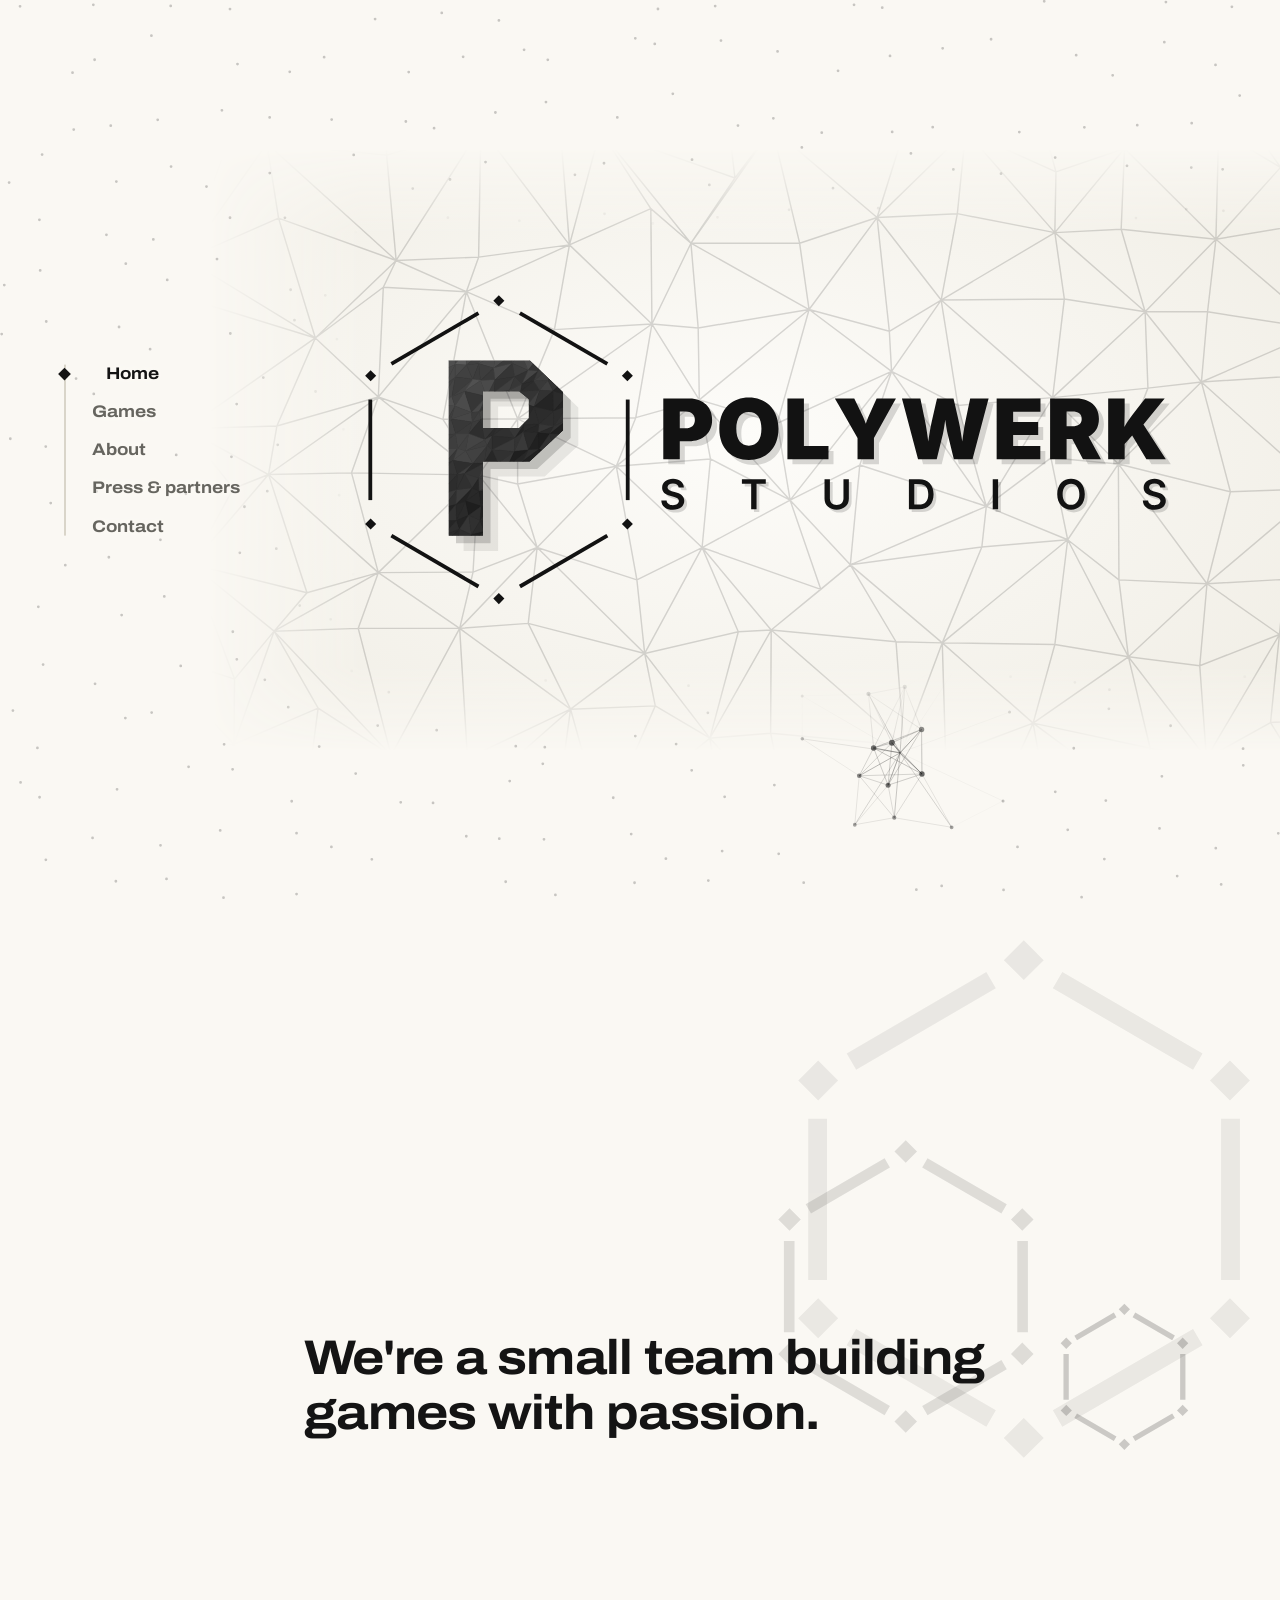
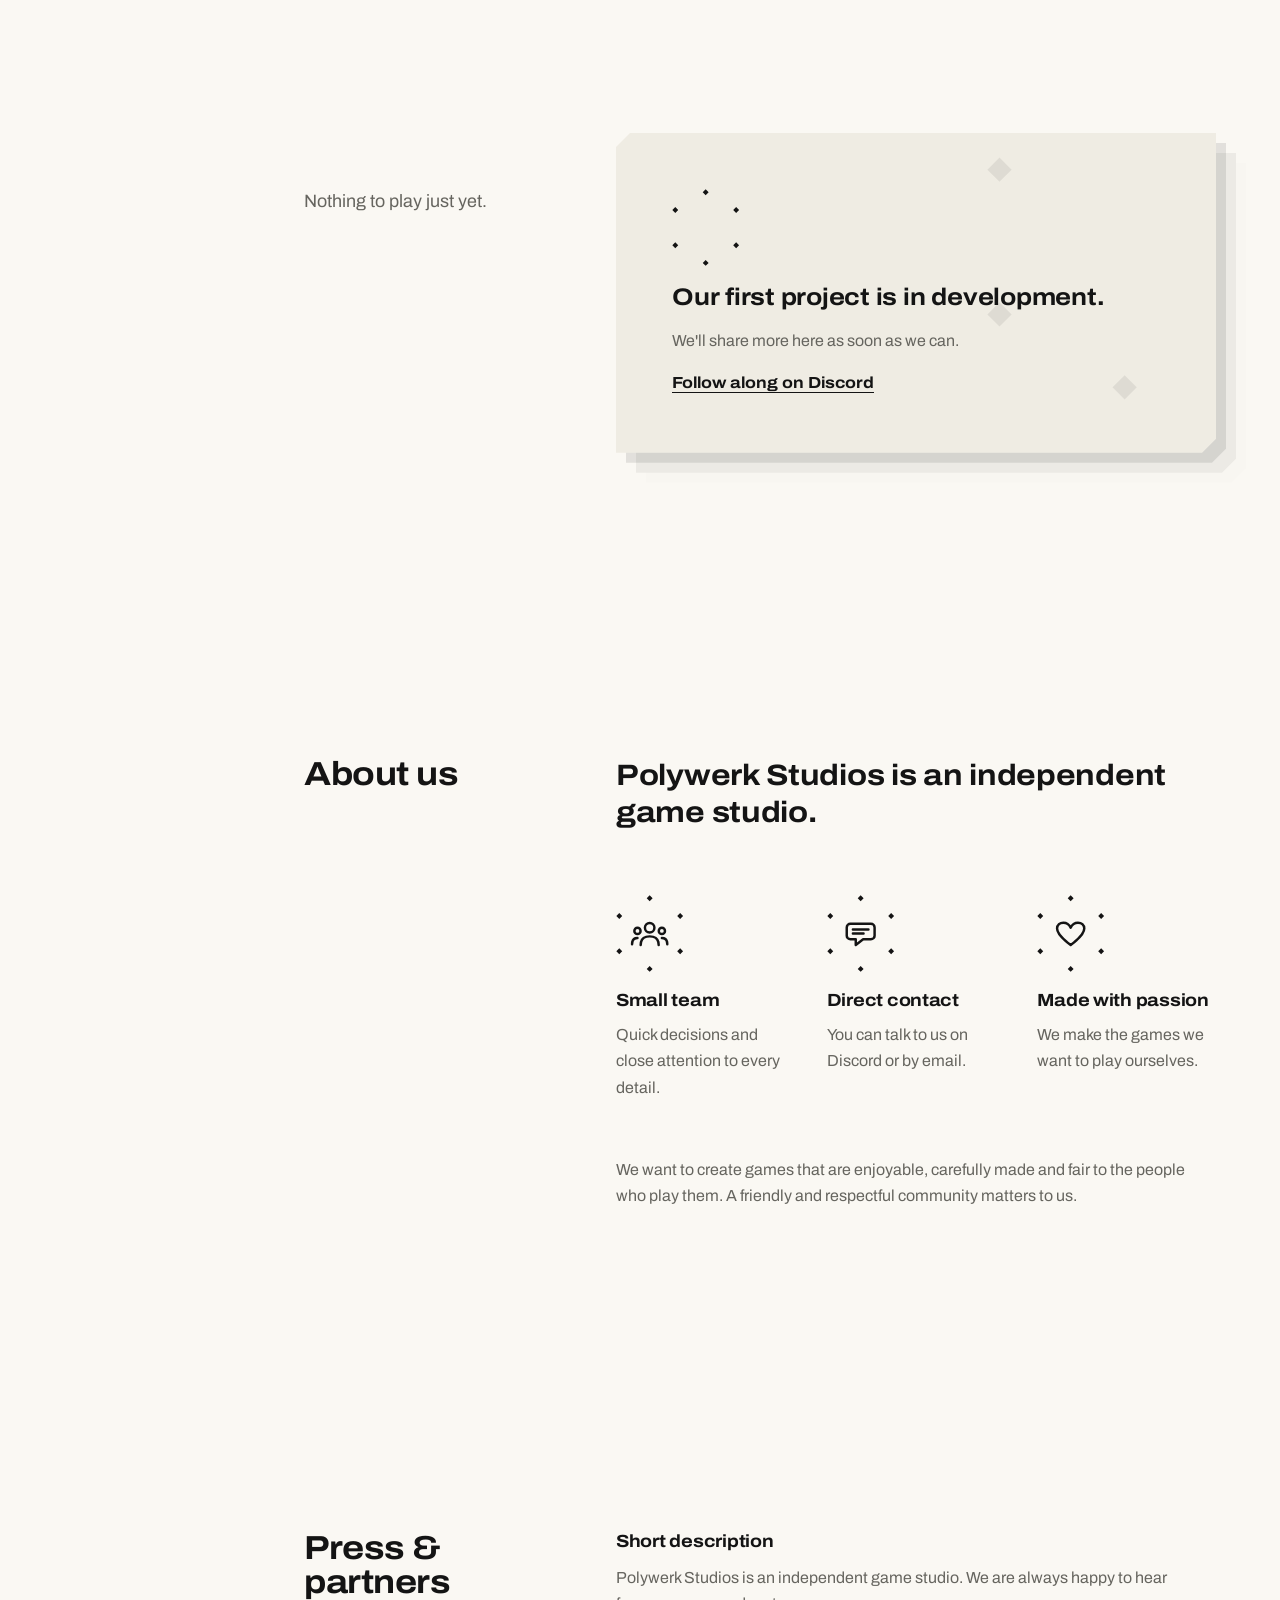
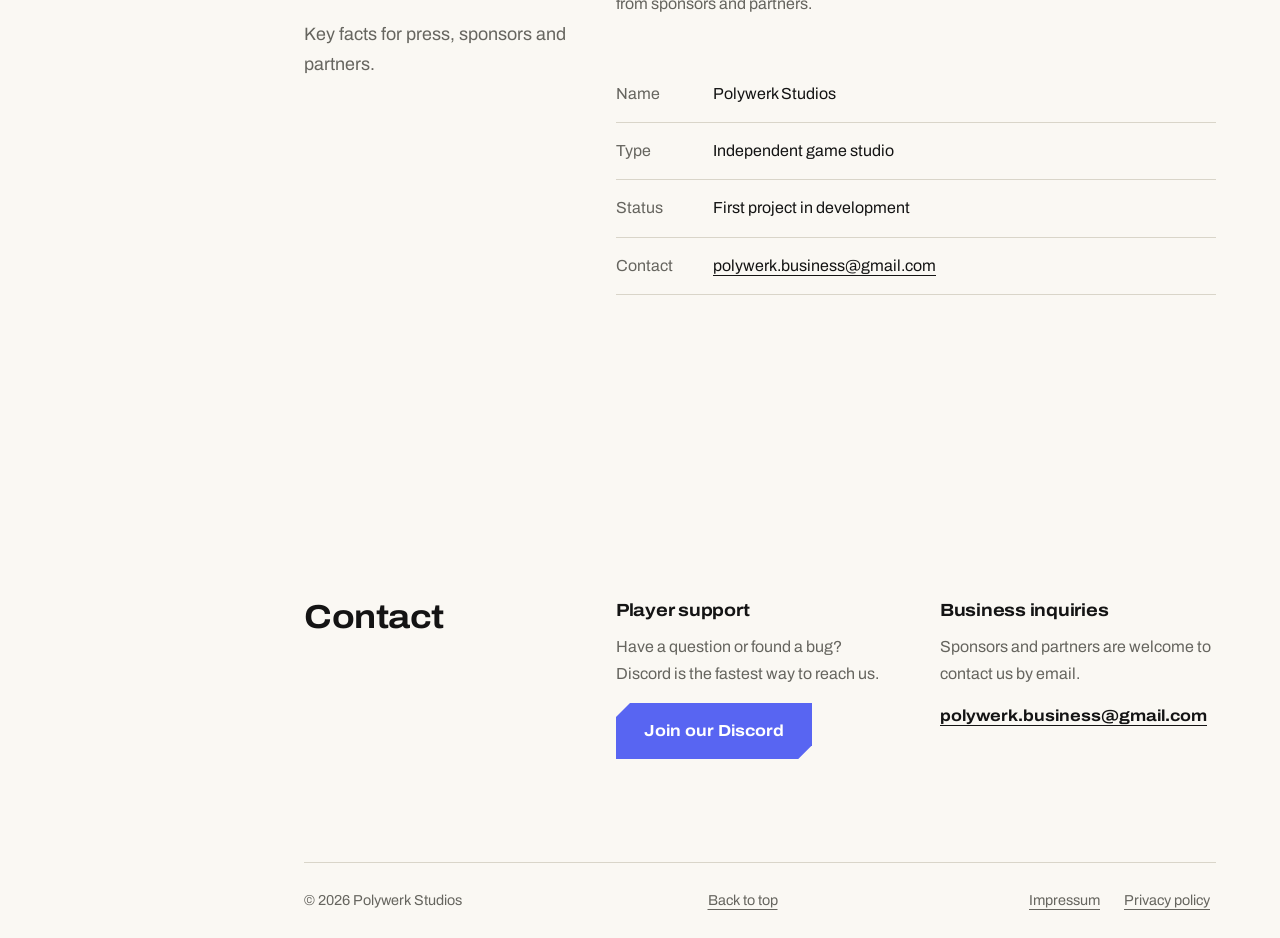
==== commit a4f706a0: "Phone/tablet intro: add studio name under the mark Co-Authored-By: Claude Sonnet 5.5 <noreply@anthro" ====
--- a/index.html
+++ b/index.html
@@ -17,7 +17,7 @@
 <main id="main" tabindex="-1">
 
 <section id="home" tabindex="-1">
-<div class="intro"><img data-fade class="intro-d" src="assets/polywerk-banner.svg" alt="Polywerk Studios" width="1920" height="1080" fetchpriority="high"><div class="intro-m"><img data-fade src="assets/polywerk-mark.svg" alt="Polywerk Studios" width="1024" height="1024"></div></div>
+<div class="intro"><img data-fade class="intro-d" src="assets/polywerk-banner.svg" alt="Polywerk Studios" width="1920" height="1080" fetchpriority="high"><div class="intro-m"><div class="intro-m-in" data-fade><img src="assets/polywerk-mark.svg" alt="" width="1024" height="1024"><p class="wordmark">Polywerk Studios</p></div></div></div>
 <div class="hero"><div class="wrap">
 <div class="hx hx1" data-depth="0.5" aria-hidden="true"><svg class="hexmark" viewBox="100 40 830 940" aria-hidden="true"><g stroke="currentColor" stroke-width="34" fill="none"><path pathLength="1" d="M200,263 L452,116M572,116 L825,263M139,366 L139,657M884,366 L884,657M200,760 L452,907M572,907 L825,760"/></g><g fill="currentColor"><path d="M511,44 L547,80 L511,116 L475,80Z M140,261 L176,297 L140,333 L104,297Z M883,261 L919,297 L883,333 L847,297Z M140,690 L176,726 L140,762 L104,726Z M883,690 L919,726 L883,762 L847,726Z M511,906 L547,942 L511,978 L475,942Z"/></g></svg></div>
 <div class="hx hx2" data-depth="1" aria-hidden="true"><svg class="hexmark" viewBox="100 40 830 940" aria-hidden="true"><g stroke="currentColor" stroke-width="34" fill="none"><path pathLength="1" d="M200,263 L452,116M572,116 L825,263M139,366 L139,657M884,366 L884,657M200,760 L452,907M572,907 L825,760"/></g><g fill="currentColor"><path d="M511,44 L547,80 L511,116 L475,80Z M140,261 L176,297 L140,333 L104,297Z M883,261 L919,297 L883,333 L847,297Z M140,690 L176,726 L140,762 L104,726Z M883,690 L919,726 L883,762 L847,726Z M511,906 L547,942 L511,978 L475,942Z"/></g></svg></div>
--- a/assets/style.css
+++ b/assets/style.css
@@ -93,7 +93,9 @@
   -webkit-mask-image:linear-gradient(90deg,transparent,#000 150px),linear-gradient(transparent,#000 14%,#000 86%,transparent);-webkit-mask-composite:source-in;
   mask-image:linear-gradient(90deg,transparent,#000 150px),linear-gradient(transparent,#000 14%,#000 86%,transparent);mask-composite:intersect}
 .intro-m{display:none;position:absolute;inset:0;align-items:center;justify-content:center}
-.intro-m img{width:min(64vw,380px);height:auto}
+.intro-m-in{display:flex;flex-direction:column;align-items:center;gap:24px;text-align:center}
+.intro-m img{width:min(56vw,340px);height:auto}
+.wordmark{margin:0;max-width:none;font-weight:800;font-stretch:var(--wide);font-size:clamp(1.5rem,7.4vw,2.3rem);letter-spacing:-.01em;line-height:1.1}
 
 .hero{min-height:70svh;display:flex;overflow:clip}
 .hero .wrap{position:relative;width:100%;display:flex;flex-direction:column;justify-content:flex-end;padding-block:64px 10vh}
@@ -169,7 +171,7 @@
 .js .hexmark .ic{opacity:0;transition:opacity .7s 1.1s}
 .js .in .hexmark g:first-child path,.js .hx .hexmark g:first-child path{stroke-dashoffset:0}
 .js .in .hexmark g:last-child,.js .in .hexmark .ic,.js .hx .hexmark g:last-child{opacity:1}
-.js .intro-m img{animation:markIn 1.3s var(--ease) both}
+.js .intro-m-in{animation:markIn 1.3s var(--ease) both}
 body.past .fab svg{animation:bob .9s ease-in-out .4s 2}
 .fab:hover svg{animation:bob .6s ease-in-out infinite}
 @keyframes railIn{to{opacity:1;transform:none}}
@@ -217,7 +219,7 @@
   .js .hexmark g:first-child path{stroke-dashoffset:0;transition:none}
   .js .hexmark g:last-child,.js .hexmark .ic{opacity:1;transition:none}
   .rail li{animation:none;opacity:1;transform:none}
-  .js .intro-m img,body.past .fab svg,.fab:hover svg{animation:none}
+  .js .intro-m-in,body.past .fab svg,.fab:hover svg{animation:none}
   .princ:hover .hexmark>g:not(.ic){transform:none}
   .btn::before,.fab,.fab::before,.tile3d,.hexmark>g,.rail a,.rail ul::after,.rail li::before,.logo{transition:none}
 }
